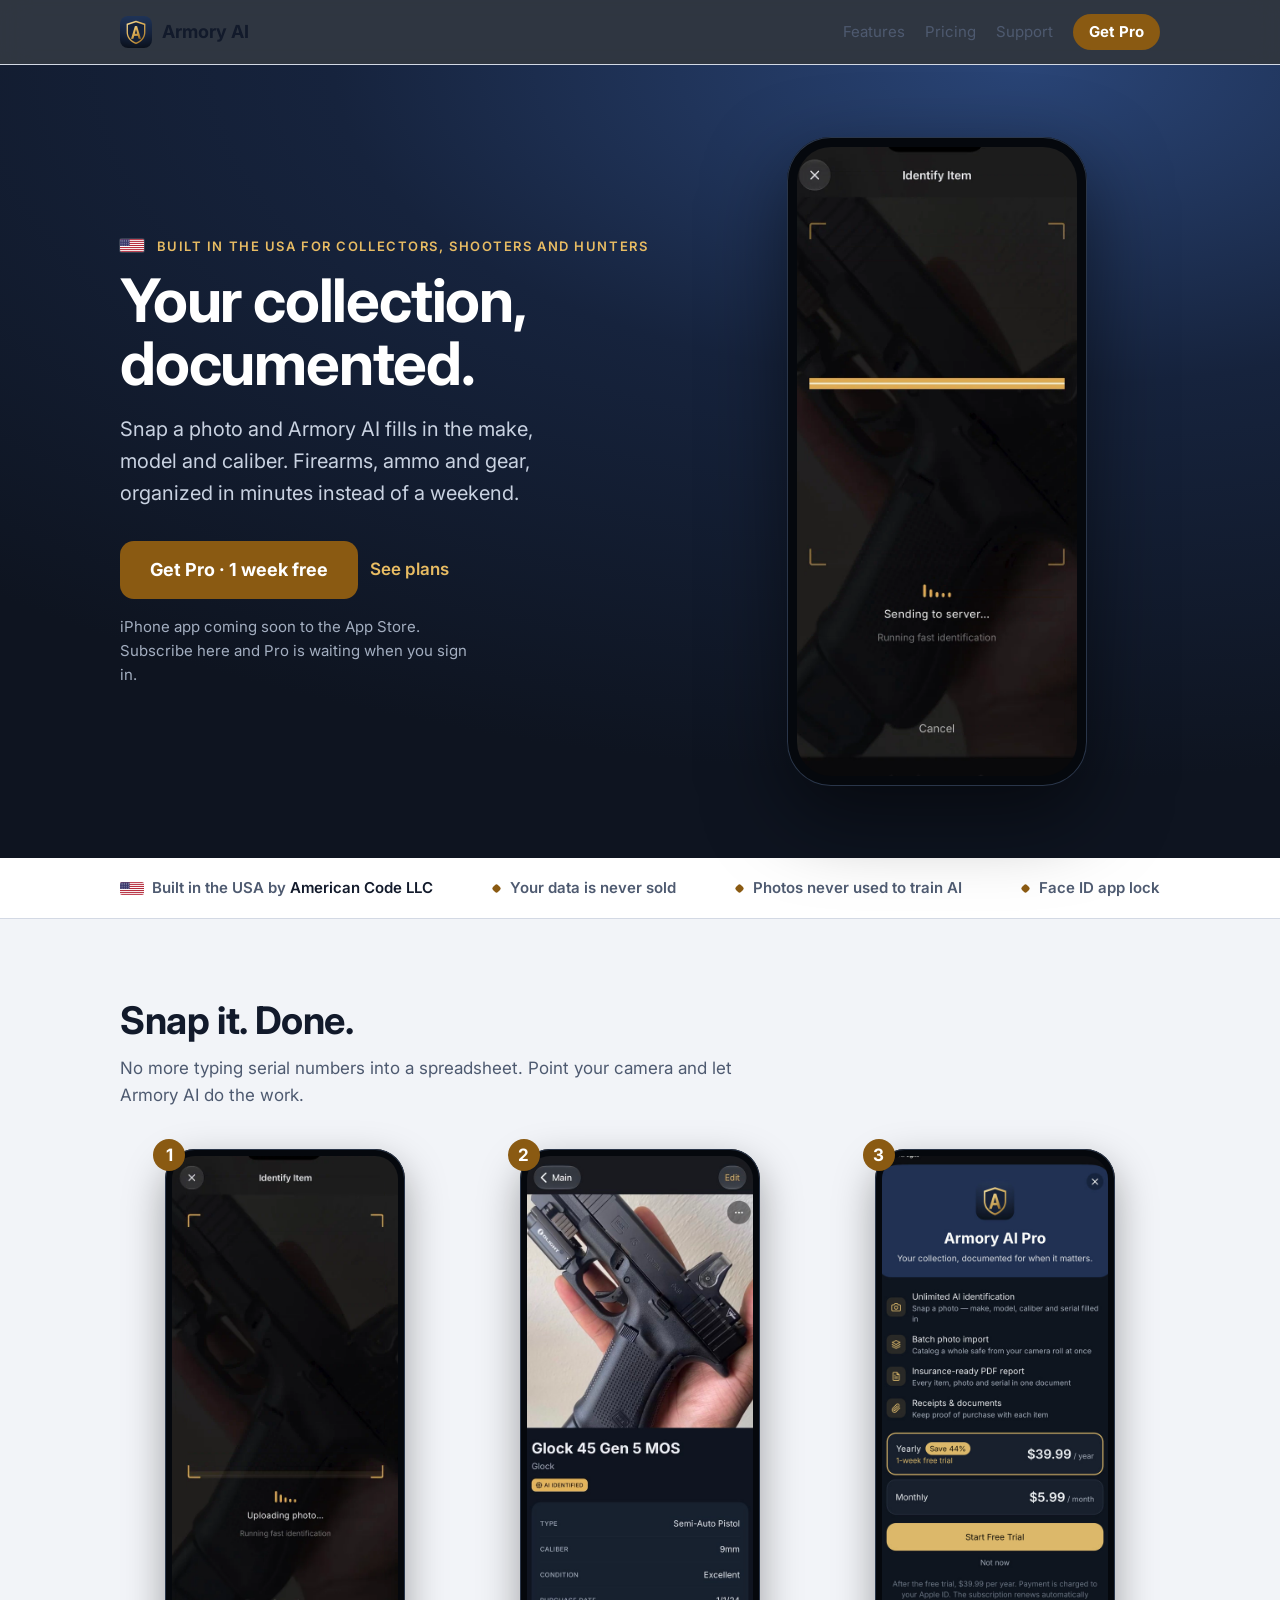
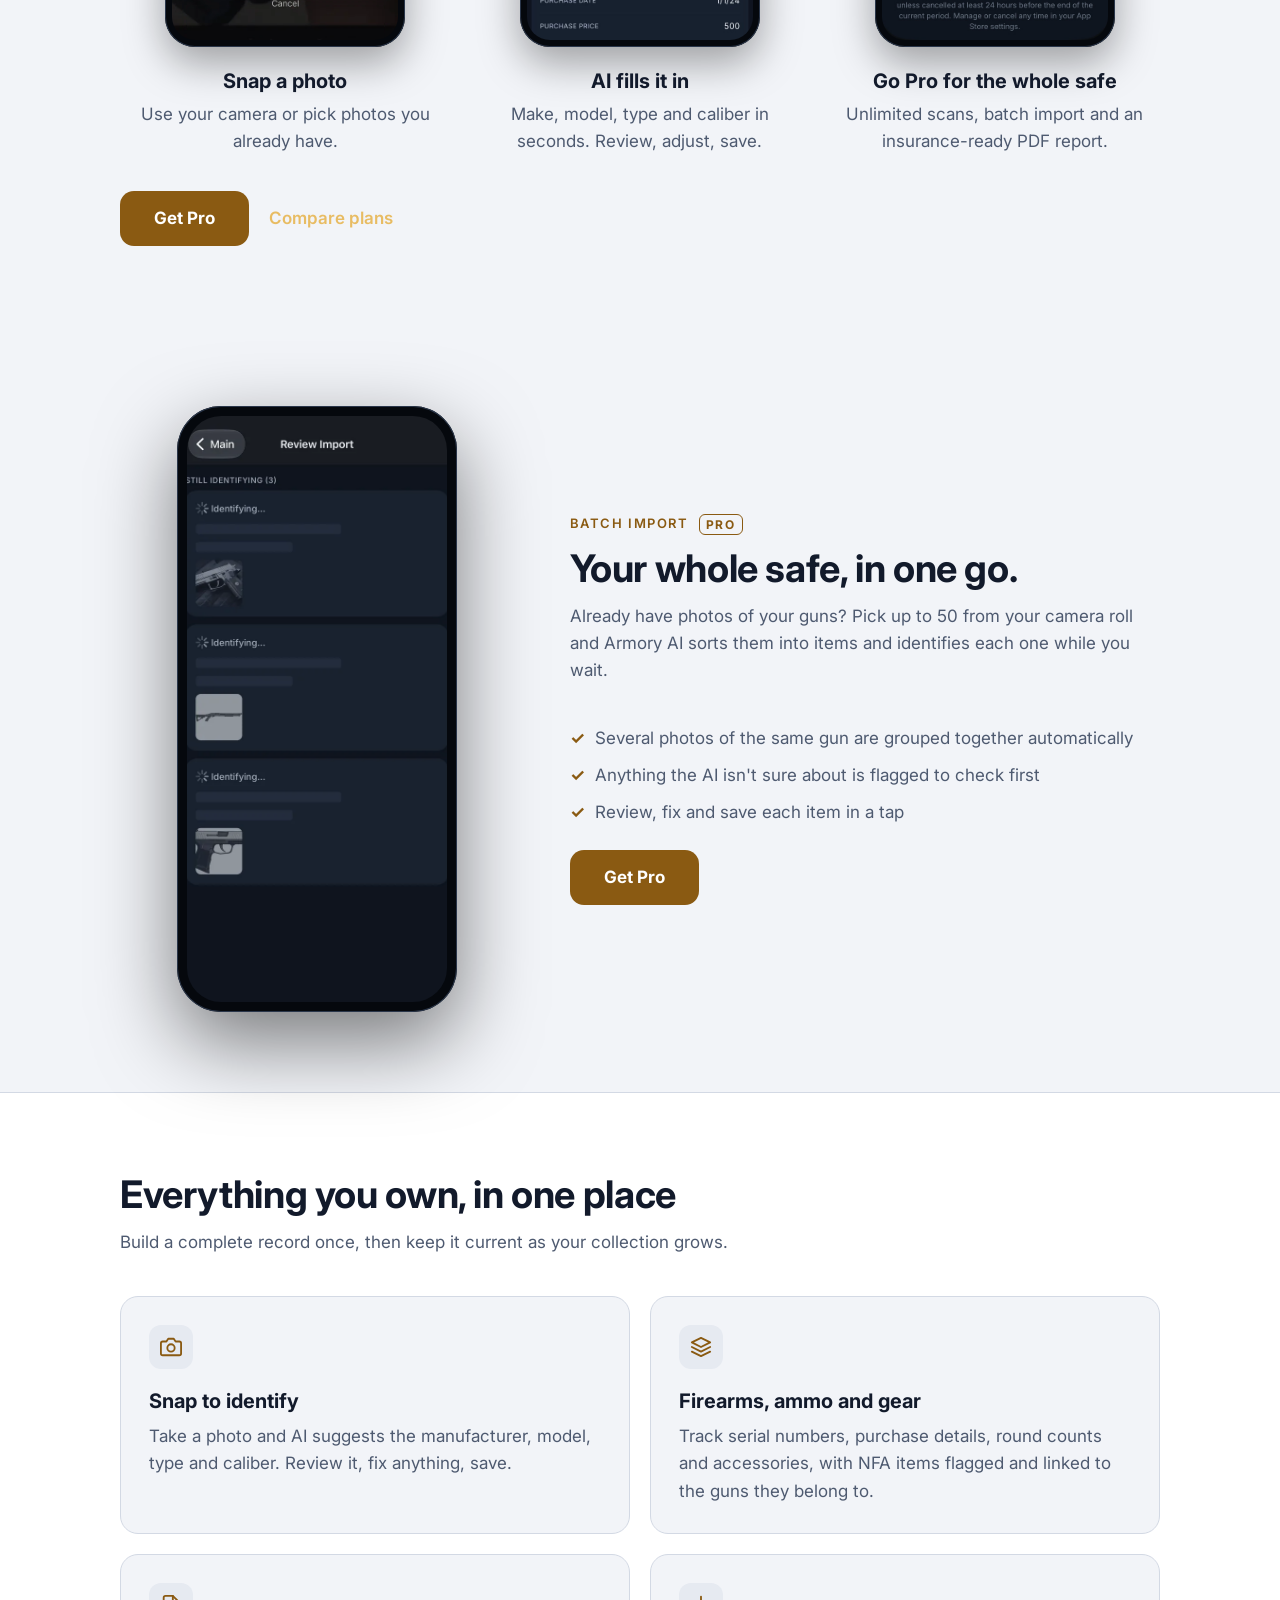
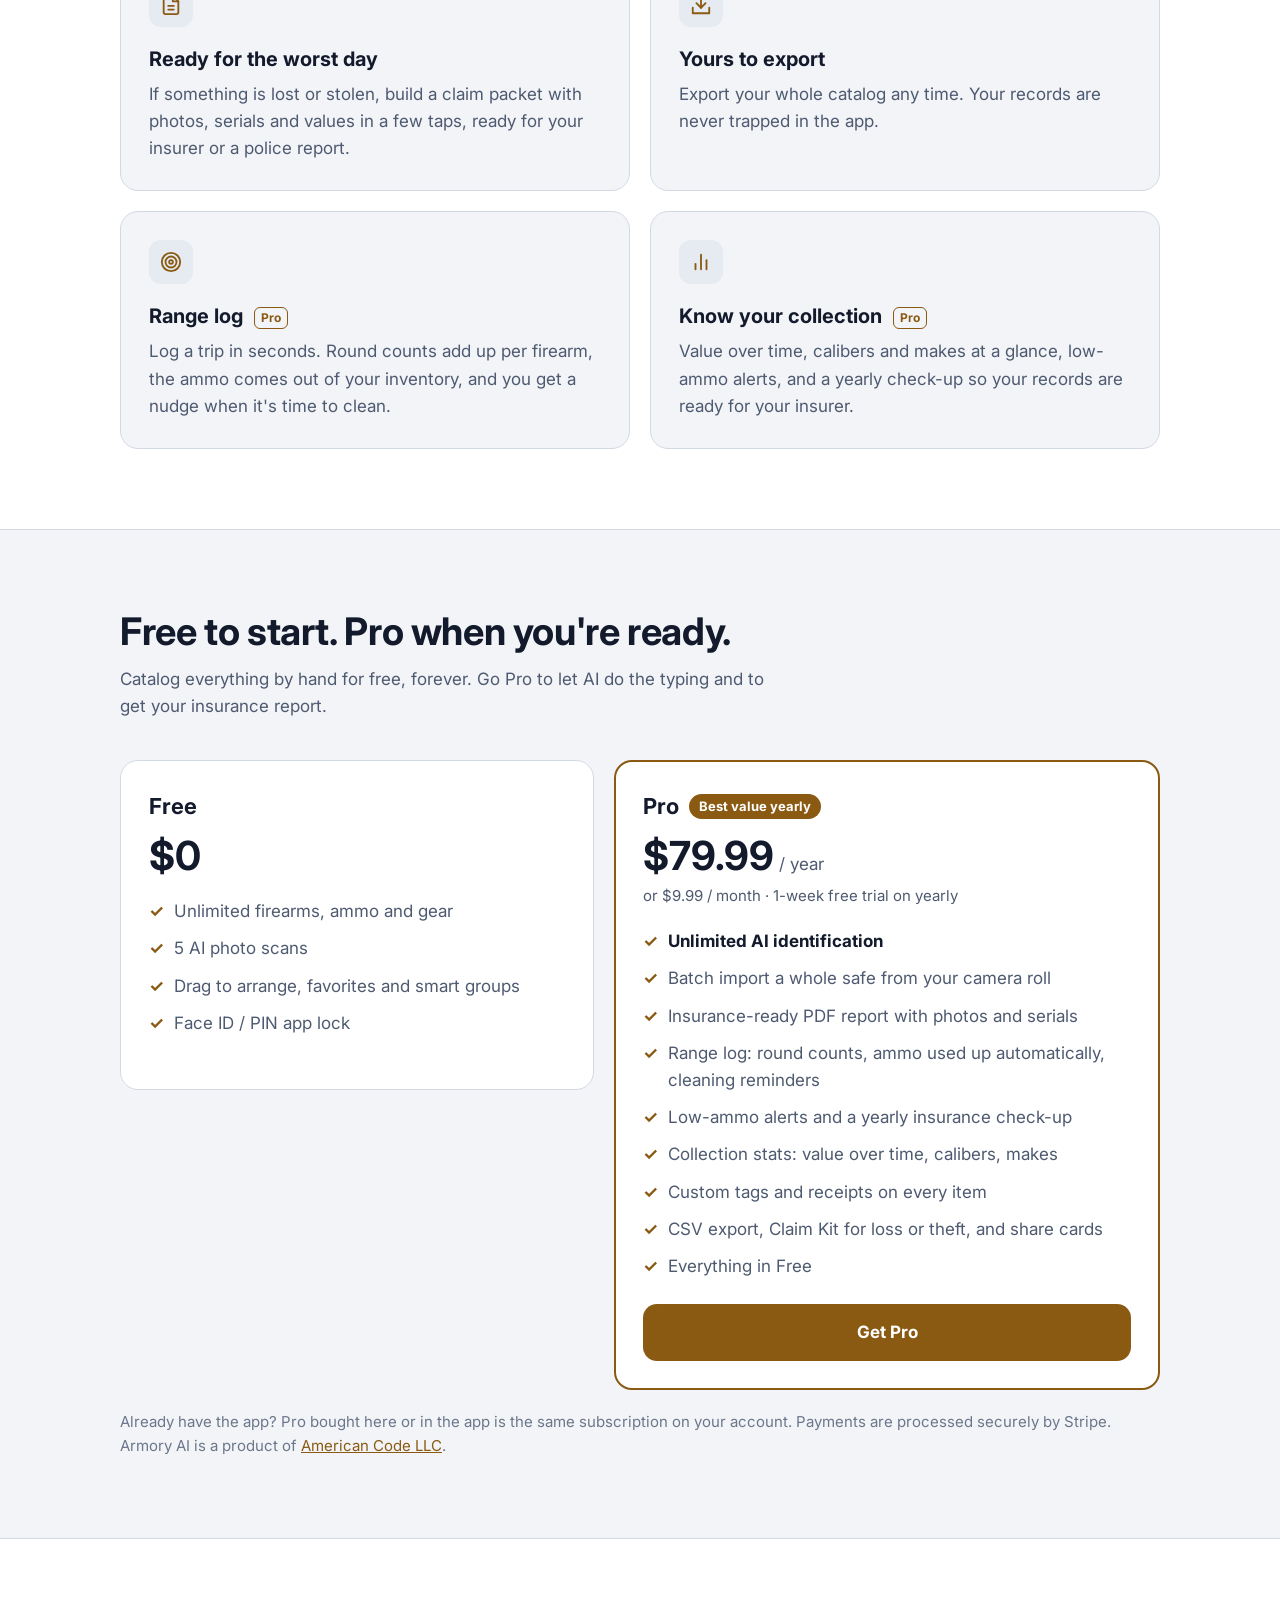
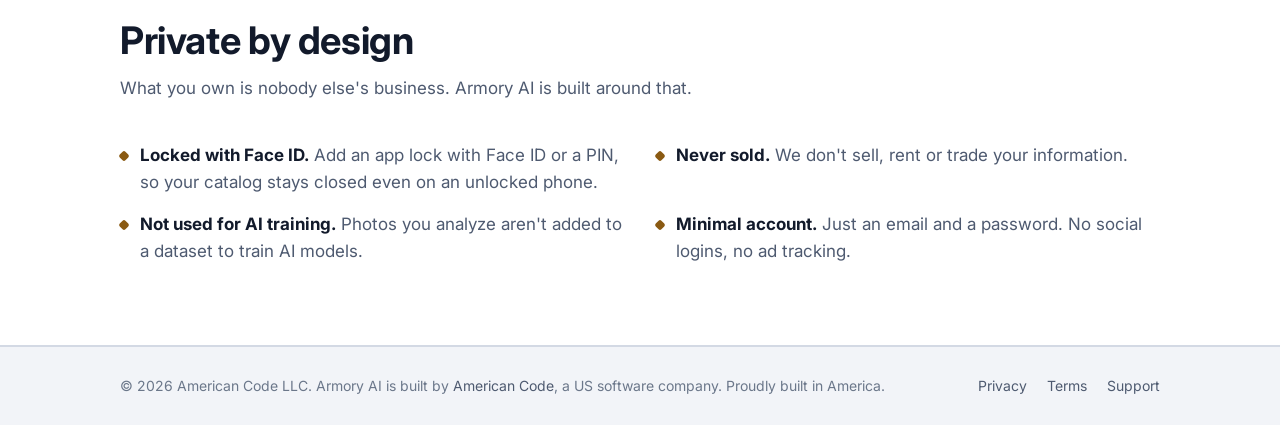
==== index.html @ 8bad7f36 "feat: exporting and sharing are Pro Free users can catalog and view, but getting anything out needs " ====
<!doctype html>
<html lang="en">
<head>
  <meta charset="utf-8">
  <meta name="viewport" content="width=device-width, initial-scale=1">
  <title>Armory AI · Your collection, documented.</title>
  <meta name="description" content="Catalog firearms, ammo and accessories in seconds. Snap a photo and AI fills in make, model and caliber. Private, locked with Face ID, ready when you need it.">
  <meta property="og:title" content="Armory AI · Your collection, documented.">
  <meta property="og:description" content="Snap a photo and AI fills in make, model and caliber. Firearms, ammo, accessories and NFA items in one private catalog.">
  <meta property="og:image" content="https://armoryai.app/assets/icon.png">
  <meta property="og:url" content="https://armoryai.app/">
  <meta name="theme-color" content="#0e1420">
  <link rel="icon" href="/assets/favicon.png">
  <link rel="apple-touch-icon" href="/assets/apple-touch-icon.png">
  <link rel="preconnect" href="https://fonts.googleapis.com">
  <link rel="preconnect" href="https://fonts.gstatic.com" crossorigin>
  <link href="https://fonts.googleapis.com/css2?family=Inter:wght@400;600;700&display=swap" rel="stylesheet">
  <link rel="stylesheet" href="/styles.css">
</head>
<body>
  <header class="site-header">
    <div class="wrap">
      <a class="brand" href="/"><img src="/assets/icon.png" alt="">Armory AI</a>
      <nav class="nav" aria-label="Main">
        <a href="#features">Features</a>
        <a class="nav-keep" href="#pricing">Pricing</a>
        <a href="/support/">Support</a>
        <a class="nav-cta" href="/pro/">Get Pro</a>
      </nav>
    </div>
  </header>

  <main>
    <section class="hero">
      <div class="wrap">
        <div>
          <p class="eyebrow"><svg class="flag" viewBox="0 0 38 20" width="24" height="13" aria-hidden="true"><rect width="38" height="20" fill="#fff"/><rect y="0.00" width="38" height="1.54" fill="#B22234"/><rect y="3.08" width="38" height="1.54" fill="#B22234"/><rect y="6.16" width="38" height="1.54" fill="#B22234"/><rect y="9.24" width="38" height="1.54" fill="#B22234"/><rect y="12.32" width="38" height="1.54" fill="#B22234"/><rect y="15.40" width="38" height="1.54" fill="#B22234"/><rect y="18.48" width="38" height="1.54" fill="#B22234"/><rect width="15.2" height="10.77" fill="#3C3B6E"/><circle cx="1.6" cy="1.6" r="0.55" fill="#fff"/><circle cx="4.5" cy="1.6" r="0.55" fill="#fff"/><circle cx="7.4" cy="1.6" r="0.55" fill="#fff"/><circle cx="10.3" cy="1.6" r="0.55" fill="#fff"/><circle cx="13.2" cy="1.6" r="0.55" fill="#fff"/><circle cx="1.6" cy="4.2" r="0.55" fill="#fff"/><circle cx="4.5" cy="4.2" r="0.55" fill="#fff"/><circle cx="7.4" cy="4.2" r="0.55" fill="#fff"/><circle cx="10.3" cy="4.2" r="0.55" fill="#fff"/><circle cx="13.2" cy="4.2" r="0.55" fill="#fff"/><circle cx="1.6" cy="6.8" r="0.55" fill="#fff"/><circle cx="4.5" cy="6.8" r="0.55" fill="#fff"/><circle cx="7.4" cy="6.8" r="0.55" fill="#fff"/><circle cx="10.3" cy="6.8" r="0.55" fill="#fff"/><circle cx="13.2" cy="6.8" r="0.55" fill="#fff"/><circle cx="1.6" cy="9.4" r="0.55" fill="#fff"/><circle cx="4.5" cy="9.4" r="0.55" fill="#fff"/><circle cx="7.4" cy="9.4" r="0.55" fill="#fff"/><circle cx="10.3" cy="9.4" r="0.55" fill="#fff"/><circle cx="13.2" cy="9.4" r="0.55" fill="#fff"/></svg> Built in the USA for collectors, shooters and hunters</p>
          <h1>Your collection, documented.</h1>
          <p class="lede">Snap a photo and Armory AI fills in the make, model and caliber. Firearms, ammo and gear, organized in minutes instead of a weekend.</p>
          <div class="cta">
            <a class="button button-inline button-hero" href="/pro/">Get Pro · 1 week free</a>
            <a class="link-cta" href="#pricing">See plans</a>
          </div>
          <p class="hero-note">iPhone app coming soon to the App Store. Subscribe here and Pro is waiting when you sign in.</p>
        </div>
        <div class="phone"><img src="/assets/demo-identify.webp" width="680" height="1410" alt="Armory AI scanning a photo of a pistol and identifying it as a Glock 45 Gen 5 MOS, 9mm"></div>
      </div>
    </section>



    <section class="trust" aria-label="Why Armory AI">
      <div class="wrap">
        <span><svg class="flag" viewBox="0 0 38 20" width="24" height="13" aria-hidden="true"><rect width="38" height="20" fill="#fff"/><rect y="0.00" width="38" height="1.54" fill="#B22234"/><rect y="3.08" width="38" height="1.54" fill="#B22234"/><rect y="6.16" width="38" height="1.54" fill="#B22234"/><rect y="9.24" width="38" height="1.54" fill="#B22234"/><rect y="12.32" width="38" height="1.54" fill="#B22234"/><rect y="15.40" width="38" height="1.54" fill="#B22234"/><rect y="18.48" width="38" height="1.54" fill="#B22234"/><rect width="15.2" height="10.77" fill="#3C3B6E"/><circle cx="1.6" cy="1.6" r="0.55" fill="#fff"/><circle cx="4.5" cy="1.6" r="0.55" fill="#fff"/><circle cx="7.4" cy="1.6" r="0.55" fill="#fff"/><circle cx="10.3" cy="1.6" r="0.55" fill="#fff"/><circle cx="13.2" cy="1.6" r="0.55" fill="#fff"/><circle cx="1.6" cy="4.2" r="0.55" fill="#fff"/><circle cx="4.5" cy="4.2" r="0.55" fill="#fff"/><circle cx="7.4" cy="4.2" r="0.55" fill="#fff"/><circle cx="10.3" cy="4.2" r="0.55" fill="#fff"/><circle cx="13.2" cy="4.2" r="0.55" fill="#fff"/><circle cx="1.6" cy="6.8" r="0.55" fill="#fff"/><circle cx="4.5" cy="6.8" r="0.55" fill="#fff"/><circle cx="7.4" cy="6.8" r="0.55" fill="#fff"/><circle cx="10.3" cy="6.8" r="0.55" fill="#fff"/><circle cx="13.2" cy="6.8" r="0.55" fill="#fff"/><circle cx="1.6" cy="9.4" r="0.55" fill="#fff"/><circle cx="4.5" cy="9.4" r="0.55" fill="#fff"/><circle cx="7.4" cy="9.4" r="0.55" fill="#fff"/><circle cx="10.3" cy="9.4" r="0.55" fill="#fff"/><circle cx="13.2" cy="9.4" r="0.55" fill="#fff"/></svg> Built in the USA by <a href="https://american-code.com" rel="noopener">American Code LLC</a></span>
        <span>Your data is never sold</span>
        <span>Photos never used to train AI</span>
        <span>Face ID app lock</span>
      </div>
    </section>

    <section class="section" id="how">
      <div class="wrap">
        <h2>Snap it. Done.</h2>
        <p class="sub">No more typing serial numbers into a spreadsheet. Point your camera and let Armory AI do the work.</p>
        <ol class="steps">
          <li class="step-card">
            <img src="/assets/step-scan.webp" alt="The camera scanning a pistol" width="520" height="1078" loading="lazy">
            <span class="step-n">1</span>
            <h3>Snap a photo</h3>
            <p>Use your camera or pick photos you already have.</p>
          </li>
          <li class="step-card">
            <img src="/assets/step-result.jpg" alt="Glock 45 Gen 5 MOS identified: semi-auto pistol, 9mm, condition excellent" width="560" height="1162" loading="lazy">
            <span class="step-n">2</span>
            <h3>AI fills it in</h3>
            <p>Make, model, type and caliber in seconds. Review, adjust, save.</p>
          </li>
          <li class="step-card">
            <img src="/assets/step-pro.jpg" alt="The Armory AI Pro plans" width="560" height="1162" loading="lazy">
            <span class="step-n">3</span>
            <h3>Go Pro for the whole safe</h3>
            <p>Unlimited scans, batch import and an insurance-ready PDF report.</p>
          </li>
        </ol>
        <p class="steps-cta"><a class="button button-inline" href="/pro/">Get Pro</a> <a class="link-cta" href="#pricing">Compare plans</a></p>
      </div>
    </section>

    <section class="section" id="import">
      <div class="wrap split">
        <div class="phone phone-sm"><img src="/assets/batch-import.webp" width="600" height="1240" loading="lazy" alt="Batch import identifying three photos, then showing a Sig Sauer P229 Legion, a Remington 870 Express Tactical and a Sig Sauer P365 ready to review"></div>
        <div>
          <p class="eyebrow-dark">Batch import <span class="pro-tag">Pro</span></p>
          <h2>Your whole safe, in one go.</h2>
          <p class="sub">Already have photos of your guns? Pick up to 50 from your camera roll and Armory AI sorts them into items and identifies each one while you wait.</p>
          <ul class="tier-list">
            <li>Several photos of the same gun are grouped together automatically</li>
            <li>Anything the AI isn't sure about is flagged to check first</li>
            <li>Review, fix and save each item in a tap</li>
          </ul>
          <a class="button button-inline" href="/pro/">Get Pro</a>
        </div>
      </div>
    </section>

    <section class="section band-soft" id="features">
      <div class="wrap">
        <h2>Everything you own, in one place</h2>
        <p class="sub">Build a complete record once, then keep it current as your collection grows.</p>
        <div class="grid">
          <article class="card">
            <div class="icon" aria-hidden="true"><svg width="22" height="22" viewBox="0 0 24 24" fill="none" stroke="currentColor" stroke-width="2" stroke-linecap="round" stroke-linejoin="round"><path d="M23 19a2 2 0 0 1-2 2H3a2 2 0 0 1-2-2V8a2 2 0 0 1 2-2h4l2-3h6l2 3h4a2 2 0 0 1 2 2z"/><circle cx="12" cy="13" r="4"/></svg></div>
            <h3>Snap to identify</h3>
            <p>Take a photo and AI suggests the manufacturer, model, type and caliber. Review it, fix anything, save.</p>
          </article>
          <article class="card">
            <div class="icon" aria-hidden="true"><svg width="22" height="22" viewBox="0 0 24 24" fill="none" stroke="currentColor" stroke-width="2" stroke-linecap="round" stroke-linejoin="round"><polygon points="12 2 2 7 12 12 22 7 12 2"/><polyline points="2 17 12 22 22 17"/><polyline points="2 12 12 17 22 12"/></svg></div>
            <h3>Firearms, ammo and gear</h3>
            <p>Track serial numbers, purchase details, round counts and accessories, with NFA items flagged and linked to the guns they belong to.</p>
          </article>
          <article class="card">
            <div class="icon" aria-hidden="true"><svg width="22" height="22" viewBox="0 0 24 24" fill="none" stroke="currentColor" stroke-width="2" stroke-linecap="round" stroke-linejoin="round"><path d="M14 2H6a2 2 0 0 0-2 2v16a2 2 0 0 0 2 2h12a2 2 0 0 0 2-2V8z"/><polyline points="14 2 14 8 20 8"/><line x1="9" y1="13" x2="15" y2="13"/><line x1="9" y1="17" x2="15" y2="17"/></svg></div>
            <h3>Ready for the worst day</h3>
            <p>If something is lost or stolen, build a claim packet with photos, serials and values in a few taps, ready for your insurer or a police report.</p>
          </article>
          <article class="card">
            <div class="icon" aria-hidden="true"><svg width="22" height="22" viewBox="0 0 24 24" fill="none" stroke="currentColor" stroke-width="2" stroke-linecap="round" stroke-linejoin="round"><polyline points="21 15 21 21 3 21 3 15"/><polyline points="7 10 12 15 17 10"/><line x1="12" y1="15" x2="12" y2="3"/></svg></div>
            <h3>Yours to export</h3>
            <p>Export your whole catalog any time. Your records are never trapped in the app.</p>
          </article>
          <article class="card">
            <div class="icon" aria-hidden="true"><svg width="22" height="22" viewBox="0 0 24 24" fill="none" stroke="currentColor" stroke-width="2" stroke-linecap="round" stroke-linejoin="round"><circle cx="12" cy="12" r="10"/><circle cx="12" cy="12" r="6"/><circle cx="12" cy="12" r="2"/></svg></div>
            <h3>Range log <span class="pro-tag">Pro</span></h3>
            <p>Log a trip in seconds. Round counts add up per firearm, the ammo comes out of your inventory, and you get a nudge when it's time to clean.</p>
          </article>
          <article class="card">
            <div class="icon" aria-hidden="true"><svg width="22" height="22" viewBox="0 0 24 24" fill="none" stroke="currentColor" stroke-width="2" stroke-linecap="round" stroke-linejoin="round"><line x1="18" y1="20" x2="18" y2="10"/><line x1="12" y1="20" x2="12" y2="4"/><line x1="6" y1="20" x2="6" y2="14"/></svg></div>
            <h3>Know your collection <span class="pro-tag">Pro</span></h3>
            <p>Value over time, calibers and makes at a glance, low-ammo alerts, and a yearly check-up so your records are ready for your insurer.</p>
          </article>
        </div>
      </div>
    </section>


    <section class="section" id="pricing">
      <div class="wrap">
        <h2>Free to start. Pro when you're ready.</h2>
        <p class="sub">Catalog everything by hand for free, forever. Go Pro to let AI do the typing and to get your insurance report.</p>
        <div class="tiers">
          <article class="tier">
            <h3>Free</h3>
            <p class="tier-price">$0</p>
            <ul class="tier-list">
              <li>Unlimited firearms, ammo and gear</li>
              <li>5 AI photo scans</li>
              <li>Drag to arrange, favorites and smart groups</li>
              <li>Face ID / PIN app lock</li>
            </ul>
          </article>
          <article class="tier tier-pro">
            <div class="tier-head"><h3>Pro</h3><span class="pill">Best value yearly</span></div>
            <p class="tier-price">$79.99<small> / year</small></p>
            <p class="tier-alt">or $9.99 / month · 1-week free trial on yearly</p>
            <ul class="tier-list">
              <li><strong>Unlimited AI identification</strong></li>
              <li>Batch import a whole safe from your camera roll</li>
              <li>Insurance-ready PDF report with photos and serials</li>
              <li>Range log: round counts, ammo used up automatically, cleaning reminders</li>
              <li>Low-ammo alerts and a yearly insurance check-up</li>
              <li>Collection stats: value over time, calibers, makes</li>
              <li>Custom tags and receipts on every item</li>
              <li>CSV export, Claim Kit for loss or theft, and share cards</li>
              <li>Everything in Free</li>
            </ul>
            <a class="button" href="/pro/">Get Pro</a>
          </article>
        </div>
        <p class="tier-fine">Already have the app? Pro bought here or in the app is the same subscription on your account. Payments are processed securely by Stripe. Armory AI is a product of <a href="https://american-code.com" rel="noopener">American Code LLC</a>.</p>
      </div>
    </section>

    <section class="section band" id="privacy">
      <div class="wrap">
        <h2>Private by design</h2>
        <p class="sub">What you own is nobody else's business. Armory AI is built around that.</p>
        <ul class="checks">
          <li><span><strong>Locked with Face ID.</strong> Add an app lock with Face ID or a PIN, so your catalog stays closed even on an unlocked phone.</span></li>
          <li><span><strong>Never sold.</strong> We don't sell, rent or trade your information.</span></li>
          <li><span><strong>Not used for AI training.</strong> Photos you analyze aren't added to a dataset to train AI models.</span></li>
          <li><span><strong>Minimal account.</strong> Just an email and a password. No social logins, no ad tracking.</span></li>
        </ul>
      </div>
    </section>
  </main>

  <footer class="site-footer">
    <div class="wrap">
      <span>© 2026 American Code LLC. Armory AI is built by <a href="https://american-code.com" rel="noopener">American Code</a>, a US software company. Proudly built in America.</span>
      <nav aria-label="Footer">
        <a href="/privacy/">Privacy</a>
        <a href="/terms/">Terms</a>
        <a href="/support/">Support</a>
      </nav>
    </div>
  </footer>
</body>
</html>
---- styles.css ----
/* Armory AI site — "Midnight & Brass", matching client/constants/theme.ts. */
:root {
  --bg: #0e1420;
  --surface: #17202f;
  --surface-2: #212c3e;
  --border: #2a364a;
  --text: #eef1f6;
  --text-2: #a3aec0;
  --text-3: #6b778a;
  --brass: #e4b65e;
  --on-brass: #161006;
  --hero: #1d3157;
  --danger: #ff7a70;
  --max: 1080px;
  color-scheme: dark;
}
@media (prefers-color-scheme: light) {
  :root {
    --bg: #f2f4f8;
    --surface: #ffffff;
    --surface-2: #e6eaf1;
    --border: #d3d9e4;
    --text: #121a2b;
    --text-2: #4e5a70;
    --text-3: #6b778a;
    --brass: #8a5a12;
    --on-brass: #ffffff;
    --hero: #16233d;
    --danger: #b42318;
    color-scheme: light;
  }
}

* { box-sizing: border-box; }
[hidden] { display: none !important; }
html { -webkit-text-size-adjust: 100%; }
body {
  margin: 0;
  background: var(--bg);
  color: var(--text);
  font-family: Inter, system-ui, -apple-system, "Segoe UI", Roboto, sans-serif;
  font-size: 17px;
  line-height: 1.6;
}
a { color: var(--brass); }
img { max-width: 100%; display: block; }
.wrap { max-width: var(--max); margin: 0 auto; padding: 0 20px; }

/* Header */
.site-header { border-bottom: 1px solid var(--border); position: sticky; top: 0; z-index: 10; background: rgba(14, 20, 32, 0.85); -webkit-backdrop-filter: saturate(160%) blur(14px); backdrop-filter: saturate(160%) blur(14px); }
.site-header .wrap { display: flex; align-items: center; justify-content: space-between; gap: 16px; height: 64px; }
.brand { display: flex; align-items: center; gap: 10px; color: var(--text); text-decoration: none; font-weight: 700; font-size: 18px; white-space: nowrap; flex: none; }
.brand img { width: 32px; height: 32px; border-radius: 8px; }
.nav { display: flex; align-items: center; gap: 20px; font-size: 15px; white-space: nowrap; }
.nav a { color: var(--text-2); text-decoration: none; }
.nav a:hover, .nav a[aria-current="page"] { color: var(--text); }

/* Hero (always navy, like the app's summary card) */
.hero { background: radial-gradient(120% 90% at 80% 0%, #2a4577 0%, var(--hero) 45%, #0e1420 100%); color: #fff; }
.hero .wrap { display: grid; grid-template-columns: 1.1fr 0.9fr; gap: 48px; align-items: center; padding-top: 72px; padding-bottom: 72px; }
.eyebrow { color: #e8bc63; font-size: 13px; font-weight: 600; letter-spacing: 0.12em; text-transform: uppercase; margin: 0 0 12px; }
.hero h1 { font-size: clamp(40px, 6vw, 60px); line-height: 1.05; margin: 0 0 18px; letter-spacing: -0.02em; }
.hero .lede { font-size: 20px; color: #c9d2e1; margin: 0 0 32px; max-width: 34ch; }
.cta { display: flex; flex-wrap: wrap; gap: 12px; align-items: center; }
.badge-soon {
  display: inline-flex; align-items: center; gap: 10px;
  background: #e4b65e; color: #161006; font-weight: 600;
  padding: 12px 22px; border-radius: 999px; text-decoration: none;
}
.cta .note { color: #a3aec0; font-size: 15px; }
.phone {
  justify-self: center; width: min(300px, 80vw); aspect-ratio: 390 / 844;
  border-radius: 44px; padding: 10px; background: #05080d;
  box-shadow: 0 30px 80px rgba(0, 0, 0, 0.5), inset 0 0 0 1px #2a364a;
}
.phone img, .phone video { width: 100%; height: 100%; object-fit: cover; object-position: top; border-radius: 34px; display: block; }

/* Features */
.section { padding: 80px 0; }
.section h2 { font-size: clamp(28px, 4vw, 38px); line-height: 1.15; margin: 0 0 12px; letter-spacing: -0.01em; }
.section .sub { color: var(--text-2); margin: 0 0 40px; max-width: 60ch; }
.grid { display: grid; grid-template-columns: repeat(2, 1fr); gap: 20px; }
.card { background: var(--surface); border: 1px solid var(--border); border-radius: 18px; padding: 28px; }
.card .icon {
  width: 44px; height: 44px; border-radius: 12px; background: var(--surface-2);
  display: grid; place-items: center; margin-bottom: 16px; color: var(--brass);
}
.card h3 { margin: 0 0 6px; font-size: 20px; }
.card p { margin: 0; color: var(--text-2); }

.band { background: var(--surface); border-top: 1px solid var(--border); border-bottom: 1px solid var(--border); }
.checks { list-style: none; padding: 0; margin: 0; display: grid; grid-template-columns: repeat(2, 1fr); gap: 14px 32px; }
.checks li { display: flex; gap: 12px; color: var(--text-2); }
.checks li::before { content: ""; flex: none; width: 8px; height: 8px; margin-top: 10px; border-radius: 2px; background: var(--brass); transform: rotate(45deg); }
.checks strong { color: var(--text); }

/* Prose pages (privacy, terms, support) */
.prose { max-width: 760px; padding-top: 56px; padding-bottom: 80px; }
.prose h1 { font-size: clamp(32px, 5vw, 44px); line-height: 1.1; margin: 0 0 8px; }
.prose .effective { color: var(--text-3); font-size: 15px; margin: 0 0 32px; }
.prose h2 { font-size: 21px; margin: 40px 0 10px; }
.prose p, .prose li { color: var(--text-2); }
.prose ul { padding-left: 20px; }
.contact-card { background: var(--surface); border: 1px solid var(--border); border-radius: 18px; padding: 24px 28px; margin: 24px 0 8px; }
.contact-card a { font-size: 20px; font-weight: 600; }

/* Pro checkout (website/pro/) */
.hero-compact .wrap { grid-template-columns: 1fr; padding-top: 56px; padding-bottom: 56px; }
.hero-compact h1 { font-size: clamp(32px, 5vw, 48px); max-width: 20ch; }
.checkout { max-width: 640px; }
.hero-compact + .section { padding-top: 48px; }
.step { border: 0; padding: 0; margin: 0 0 36px; min-width: 0; }
.step legend { display: flex; align-items: center; gap: 12px; font-size: 21px; font-weight: 700; margin-bottom: 16px; padding: 0; }
.step-num { width: 28px; height: 28px; border-radius: 50%; background: var(--brass); color: var(--on-brass); display: grid; place-items: center; font-size: 15px; }
.plans { display: grid; gap: 12px; margin-bottom: 20px; }
.plan { display: block; cursor: pointer; }
.plan input { position: absolute; opacity: 0; pointer-events: none; }
.plan-body { display: grid; grid-template-columns: 1fr auto; gap: 2px 16px; align-items: center; background: var(--surface); border: 1px solid var(--border); border-radius: 18px; padding: 18px 22px; }
.plan input:checked + .plan-body { border: 2px solid var(--brass); padding: 17px 21px; }
.plan input:focus-visible + .plan-body { outline: 2px solid var(--brass); outline-offset: 3px; }
.plan-top { display: flex; align-items: center; gap: 10px; }
.plan-price { grid-row: span 2; font-size: 26px; font-weight: 700; }
.plan-price small { font-size: 15px; font-weight: 400; color: var(--text-2); }
.plan-note { color: var(--text-2); font-size: 15px; }
.pill { background: var(--brass); color: var(--on-brass); font-size: 13px; font-weight: 700; border-radius: 999px; padding: 2px 10px; }
.field { display: grid; gap: 6px; margin-bottom: 16px; font-weight: 600; font-size: 15px; }
.field small { font-weight: 400; color: var(--text-3); }
.field input { font: inherit; font-weight: 400; color: var(--text); background: var(--surface); border: 1px solid var(--border); border-radius: 12px; padding: 12px 14px; width: 100%; }
.field input:focus { outline: 2px solid var(--brass); outline-offset: 1px; border-color: transparent; }
.field .hint { color: var(--text-3); font-size: 14px; }
.muted { color: var(--text-2); margin: 0 0 16px; }
.tabs { display: flex; gap: 6px; background: var(--surface); border: 1px solid var(--border); border-radius: 12px; padding: 4px; margin-bottom: 18px; }
.tabs button { flex: 1; font: inherit; font-size: 15px; font-weight: 600; color: var(--text-2); background: none; border: 0; border-radius: 9px; padding: 9px; cursor: pointer; }
.tabs button[aria-selected="true"] { background: var(--surface-2); color: var(--text); }
.check { display: flex; gap: 10px; align-items: flex-start; color: var(--text-2); font-size: 15px; margin-bottom: 8px; }
.check input { margin-top: 5px; accent-color: var(--brass); }
.button { width: 100%; font: inherit; font-weight: 700; color: var(--on-brass); background: var(--brass); border: 0; border-radius: 14px; padding: 15px; cursor: pointer; }
.button:disabled { opacity: 0.55; cursor: default; }
.error { color: var(--danger); margin: 0 0 14px; }
.fine { color: var(--text-3); font-size: 14px; margin: 16px 0 0; }
.notice { background: var(--surface); border: 1px solid var(--border); border-radius: 18px; padding: 18px 22px; margin: 20px 0 0; color: var(--text-2); }
.notice-success { border-color: var(--brass); margin: 0; }
.notice-success h2 { margin: 0 0 8px; color: var(--text); }
.notice-success p { margin: 0; }

/* Pricing (home) */
.link-cta { color: #e8bc63; font-weight: 600; text-decoration: none; }
.link-cta:hover { text-decoration: underline; }
.tiers { display: grid; grid-template-columns: 1fr 1.15fr; gap: 20px; align-items: start; }
.tier { background: var(--surface); border: 1px solid var(--border); border-radius: 18px; padding: 28px; }
.tier-pro { border: 2px solid var(--brass); padding: 27px; }
.tier h3 { margin: 0; font-size: 22px; }
.tier-head { display: flex; align-items: center; gap: 10px; flex-wrap: wrap; }
.tier-price { font-size: 40px; font-weight: 700; margin: 10px 0 0; line-height: 1.1; }
.tier-price small { font-size: 17px; font-weight: 400; color: var(--text-2); }
.tier-alt { color: var(--text-2); margin: 6px 0 0; font-size: 15px; }
.tier-list { list-style: none; padding: 0; margin: 20px 0 24px; display: grid; gap: 10px; }
.tier-list li { display: flex; gap: 10px; color: var(--text-2); }
.tier-list li::before { content: "✓"; color: var(--brass); font-weight: 700; }
.tier-list strong { color: var(--text); }
.tier .button { display: block; text-align: center; text-decoration: none; }
.tier-fine { color: var(--text-3); font-size: 15px; margin: 20px 0 0; }

/* How it works (home) */
.steps { list-style: none; padding: 0; margin: 0; display: grid; grid-template-columns: repeat(3, 1fr); gap: 24px; }
.step-card { position: relative; }
.step-card { text-align: center; }
.step-card img { width: min(240px, 100%); height: auto; aspect-ratio: 600 / 1244; object-fit: cover; object-position: top; margin: 0 auto; border-radius: 30px; padding: 7px; background: #05080d; box-shadow: 0 16px 40px rgba(0, 0, 0, 0.35), inset 0 0 0 1px #2a364a; }
.step-n { position: absolute; top: -10px; left: calc(50% - 132px); width: 32px; height: 32px; border-radius: 50%; background: var(--brass); color: var(--on-brass); display: grid; place-items: center; font-weight: 700; }
.step-card h3 { margin: 18px 0 4px; font-size: 20px; }
.step-card p { margin: 0; color: var(--text-2); }
.steps-cta { display: flex; align-items: center; gap: 20px; margin: 36px 0 0; }
.button-inline { width: auto; display: inline-block; padding: 14px 34px; text-decoration: none; }
.band-soft { background: var(--surface); border-top: 1px solid var(--border); border-bottom: 1px solid var(--border); }
.band-soft .card { background: var(--bg); }

.button-hero { font-size: 18px; padding: 15px 30px; }
.hero-note { color: #a3aec0; font-size: 15px; margin: 16px 0 0; max-width: 40ch; }
.nav-cta { background: var(--brass); color: var(--on-brass) !important; font-weight: 700; padding: 6px 16px; border-radius: 999px; }

/* USA touches */
.flag { display: inline-block; vertical-align: -1px; margin-right: 8px; border-radius: 2px; box-shadow: 0 0 0 1px rgba(255, 255, 255, 0.15); }
.trust { border-bottom: 1px solid var(--border); background: var(--surface); }
.trust .wrap { display: flex; flex-wrap: wrap; justify-content: space-between; gap: 10px 28px; padding-top: 18px; padding-bottom: 18px; font-size: 15px; font-weight: 600; color: var(--text-2); }
.trust span { display: inline-flex; align-items: center; }
.trust span:not(:first-child)::before { content: ""; width: 7px; height: 7px; margin-right: 10px; border-radius: 2px; background: var(--brass); transform: rotate(45deg); }
.trust a { color: var(--text); text-decoration: none; margin-left: 4px; }
.trust a:hover { text-decoration: underline; }

.pro-tag { display: inline-block; vertical-align: middle; font-size: 12px; font-weight: 700; color: var(--brass); border: 1px solid var(--brass); border-radius: 6px; padding: 0 6px; margin-left: 6px; }

/* Batch import (home) */
.split { display: grid; grid-template-columns: 0.8fr 1.2fr; gap: 56px; align-items: center; }
.phone-sm { width: min(280px, 72vw); }
.eyebrow-dark { color: var(--brass); font-size: 13px; font-weight: 600; letter-spacing: 0.12em; text-transform: uppercase; margin: 0 0 12px; }
.split .tier-list { margin-top: 0; }
@media (max-width: 760px) { .split { grid-template-columns: 1fr; gap: 32px; } }

/* Footer */
.site-footer { border-top: 1px solid var(--border); color: var(--text-3); font-size: 14px; }
.site-footer .wrap { display: flex; flex-wrap: wrap; gap: 12px 24px; justify-content: space-between; padding-top: 28px; padding-bottom: 28px; }
.site-footer nav { display: flex; gap: 20px; }
.site-footer a { color: var(--text-2); text-decoration: none; }

@media (max-width: 760px) {
  .hero .wrap { grid-template-columns: 1fr; padding-top: 48px; padding-bottom: 56px; gap: 40px; }
  .grid, .checks, .tiers, .steps { grid-template-columns: 1fr; }
  .trust .wrap { justify-content: flex-start; }
  .section { padding: 56px 0; }
  .nav { gap: 14px; font-size: 14px; }
}

/* Phones: logo and Get Pro in the header (Support is in the footer), and
   full-width calls to action. */
@media (max-width: 560px) {
  body { font-size: 16px; }
  .wrap { padding: 0 16px; }
  .site-header .wrap { height: 56px; }
  .brand { font-size: 17px; }
  .brand img { width: 30px; height: 30px; }
  .nav { gap: 16px; font-size: 15px; }
  .nav a:not(.nav-cta):not(.nav-keep):not([aria-current]) { display: none; }
  .hero .wrap { padding-top: 36px; padding-bottom: 48px; gap: 36px; }
  .eyebrow, .eyebrow-dark { font-size: 12px; letter-spacing: 0.08em; line-height: 1.5; }
  .hero h1 { font-size: 40px; }
  .hero .lede { font-size: 18px; margin-bottom: 26px; }
  .cta { flex-direction: column; align-items: stretch; gap: 14px; }
  .cta .button-inline, .button-hero { display: block; width: 100%; text-align: center; }
  .cta .link-cta { text-align: center; }
  .hero-note { text-align: center; max-width: none; }
  .steps-cta { flex-direction: column; align-items: stretch; gap: 14px; text-align: center; }
  .steps-cta .button-inline { display: block; text-align: center; }
  .card, .tier { padding: 22px; }
  .tier-pro { padding: 21px; }
  .tier-price { font-size: 34px; }
  .trust .wrap { font-size: 14px; gap: 8px 20px; }
  .site-footer .wrap { flex-direction: column; }
  .site-footer nav { flex-wrap: wrap; gap: 10px 20px; }
}
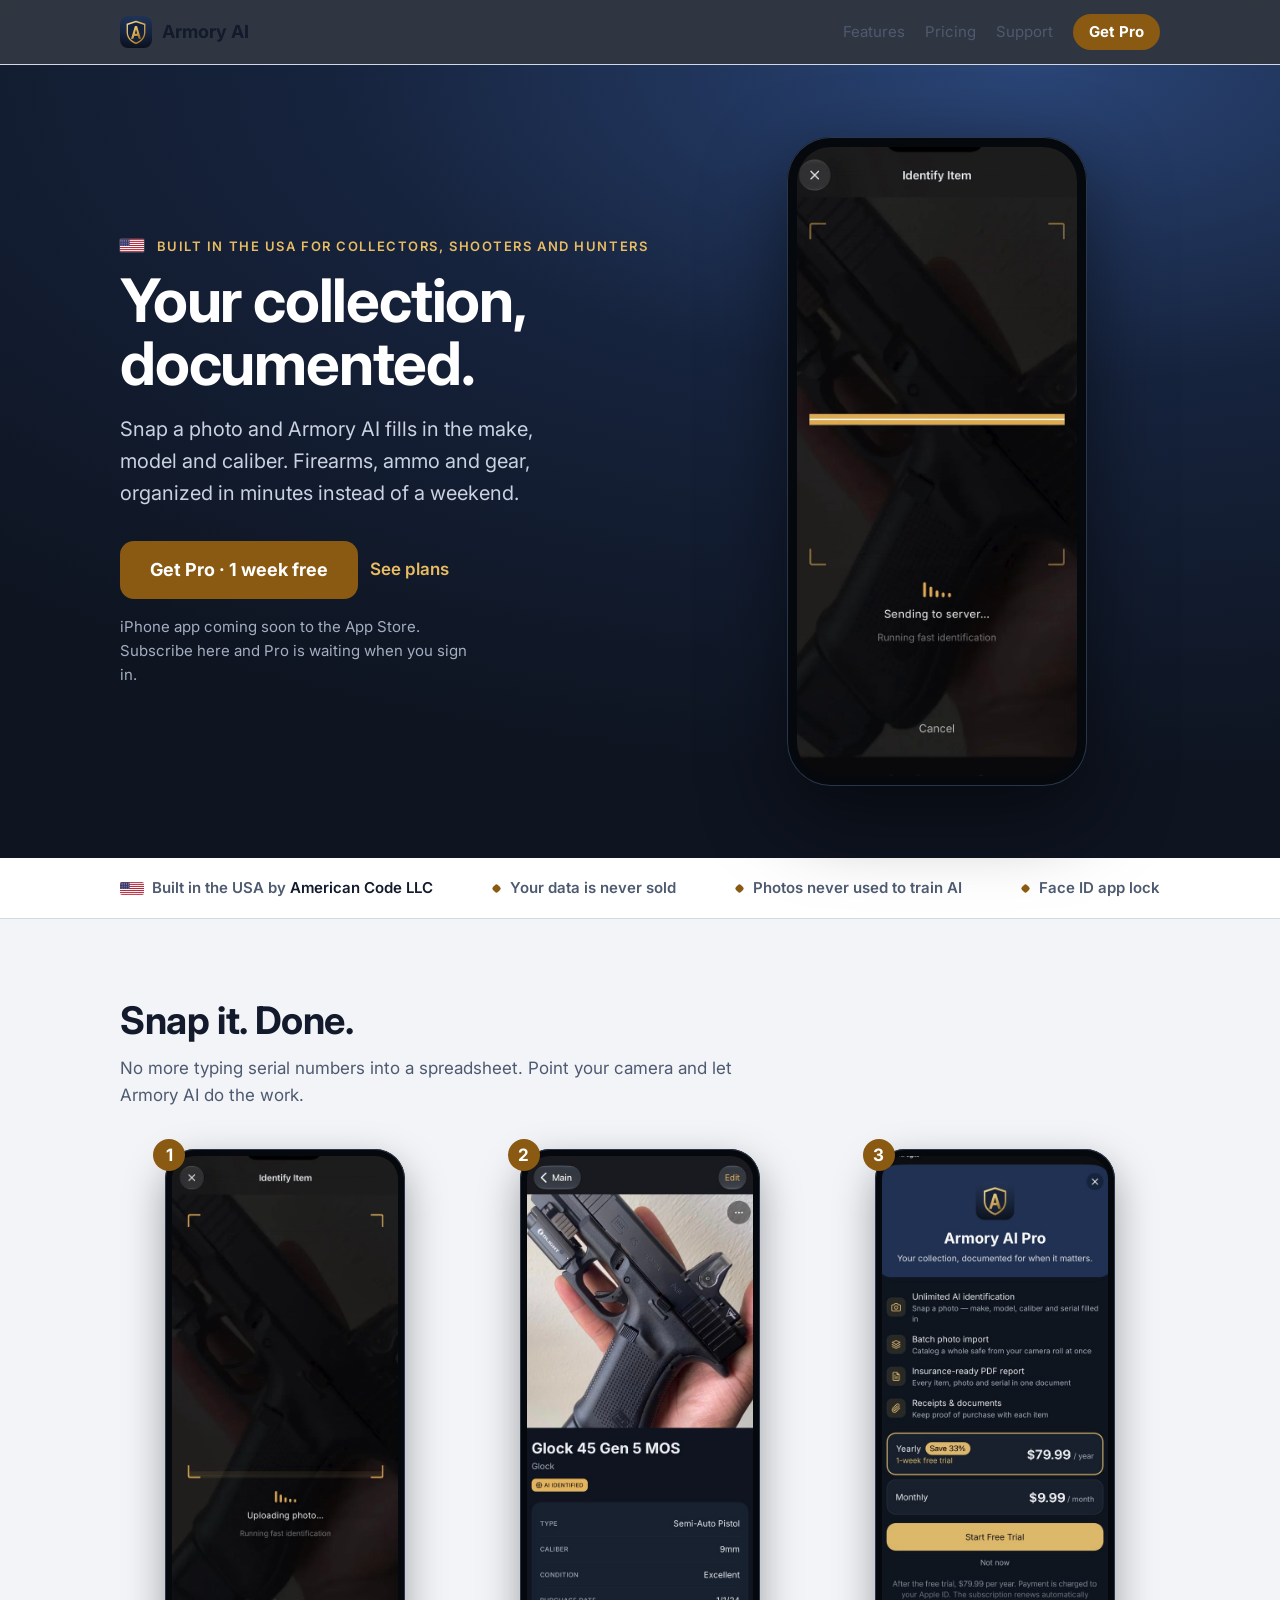
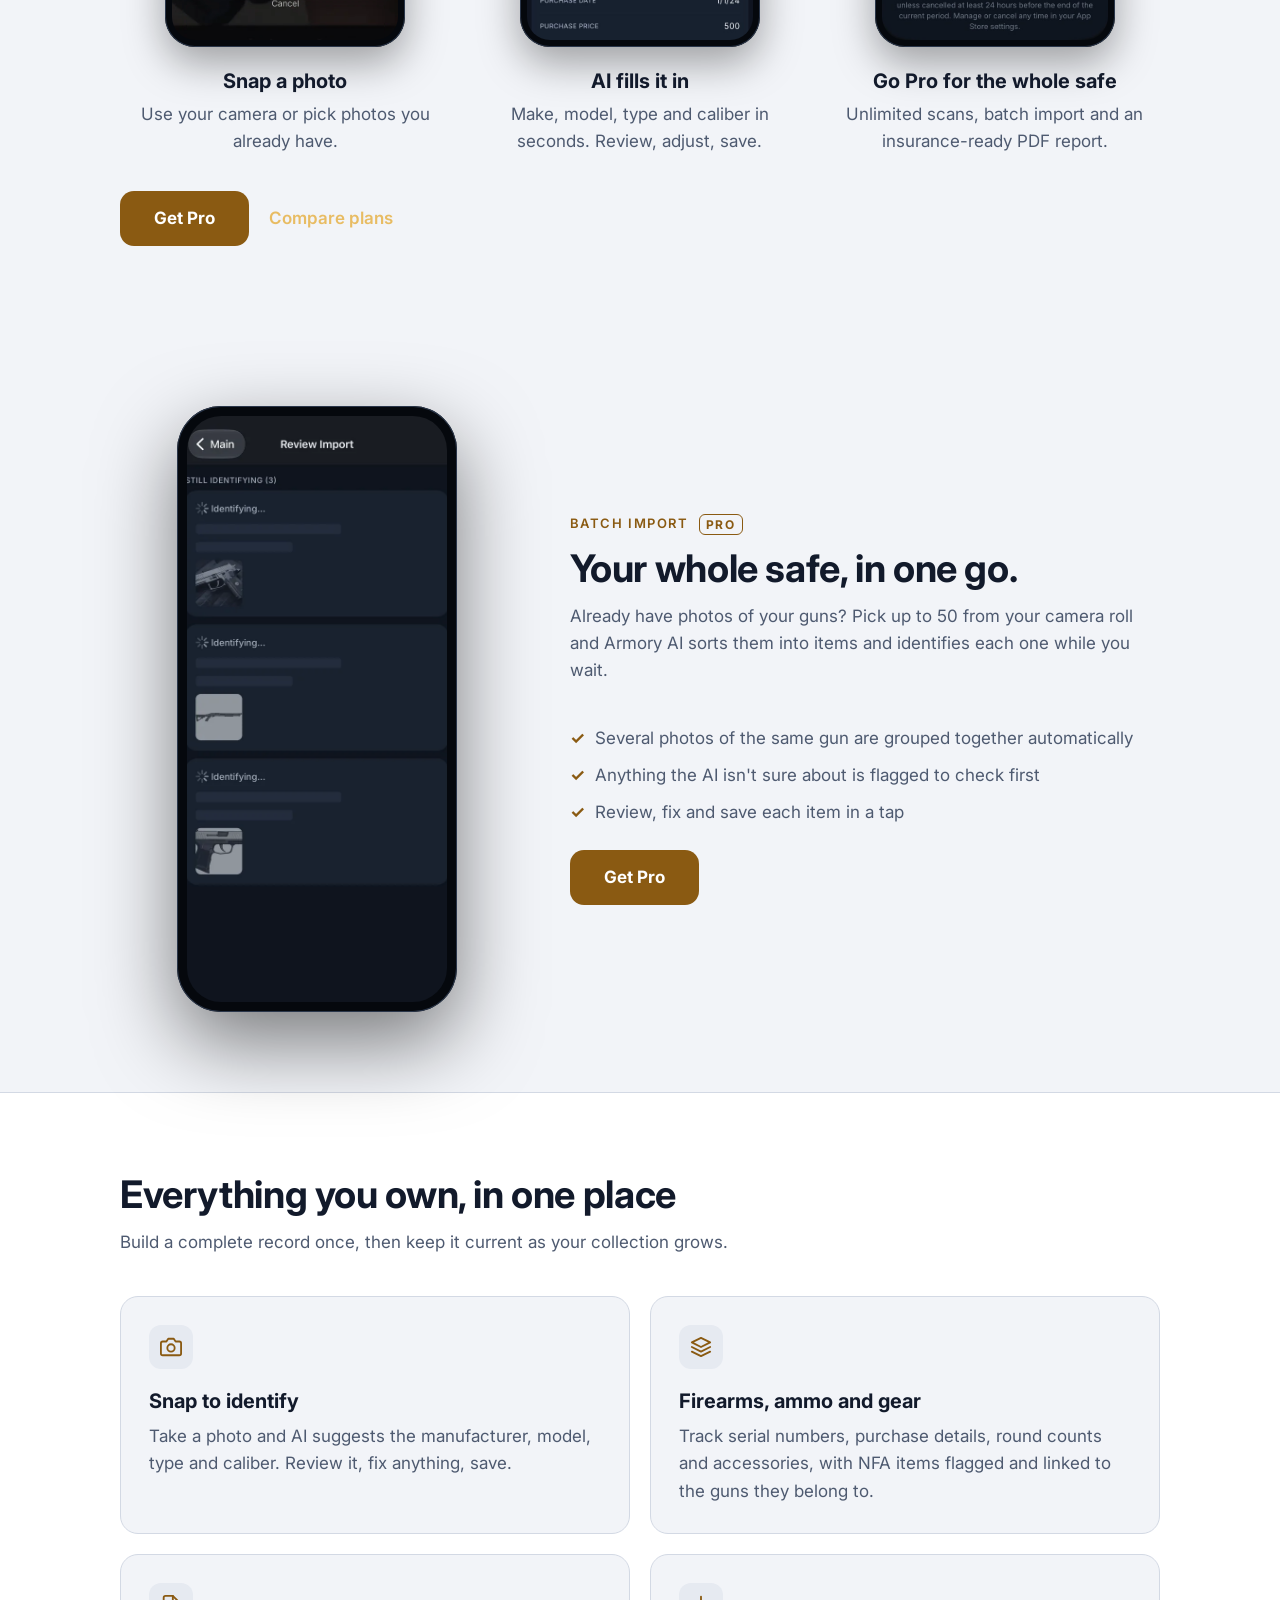
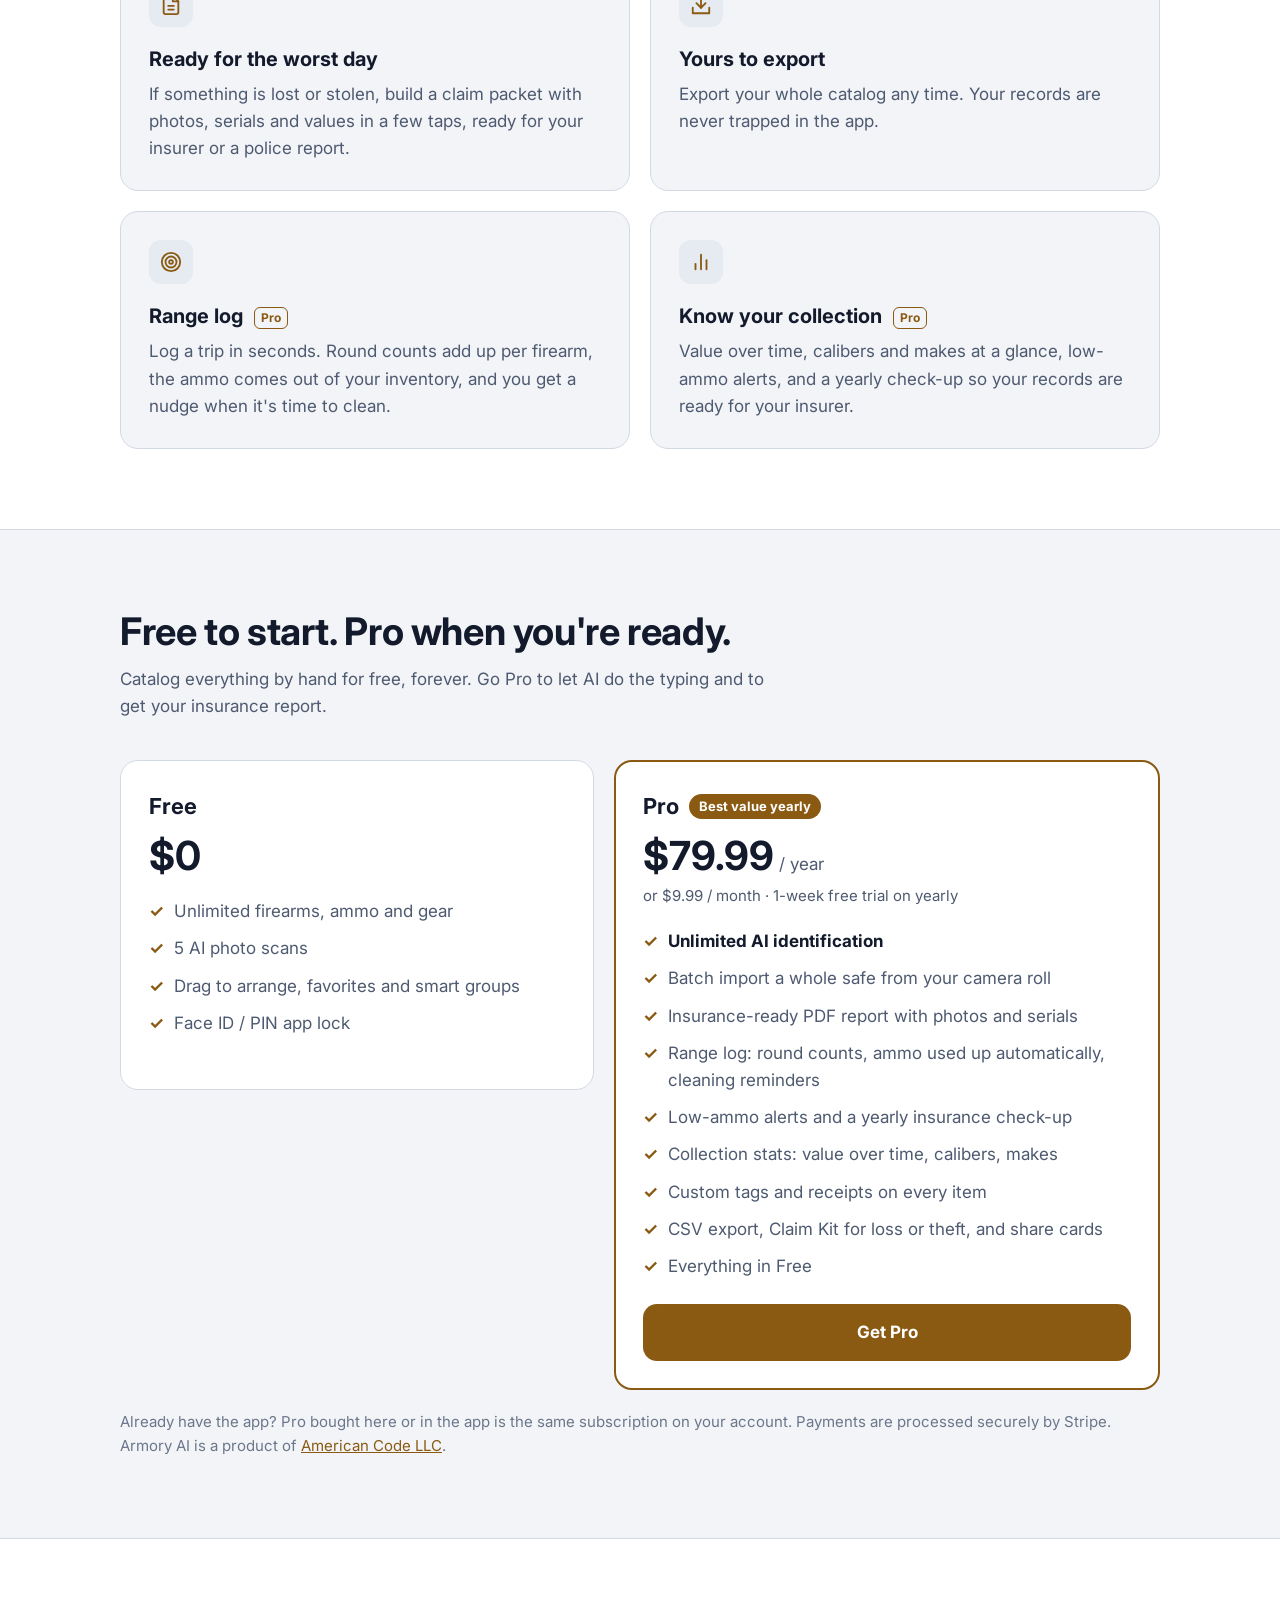
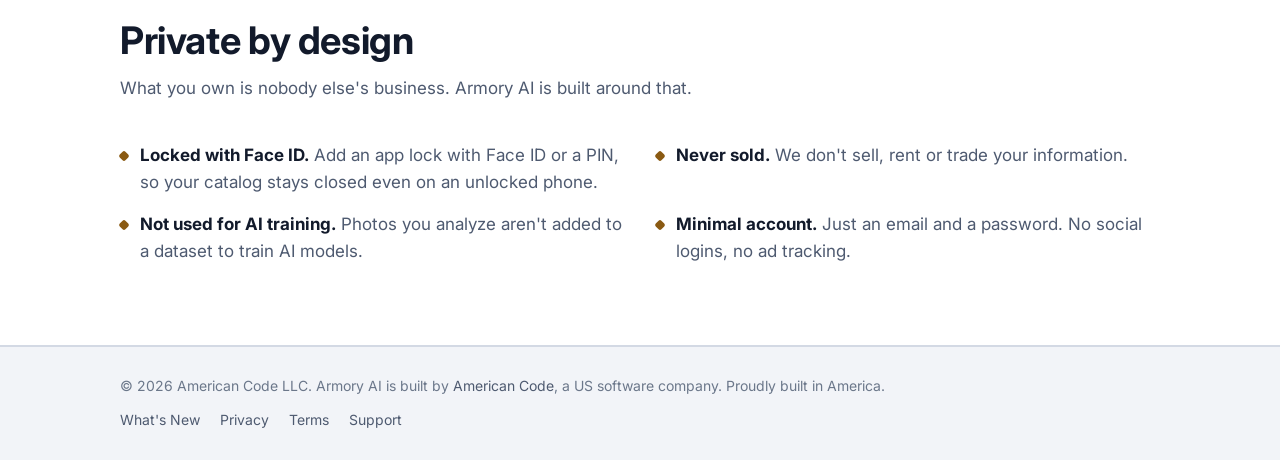
==== commit abd6d8db: "feat(site): What's New changelog page, one entry per month changelog/YYYY-MM.md is the source; scrip" ====
--- a/index.html
+++ b/index.html
@@ -198,6 +198,7 @@
     <div class="wrap">
       <span>© 2026 American Code LLC. Armory AI is built by <a href="https://american-code.com" rel="noopener">American Code</a>, a US software company. Proudly built in America.</span>
       <nav aria-label="Footer">
+        <a href="/changelog/">What's New</a>
         <a href="/privacy/">Privacy</a>
         <a href="/terms/">Terms</a>
         <a href="/support/">Support</a>
--- a/styles.css
+++ b/styles.css
@@ -101,6 +101,8 @@
 .prose h2 { font-size: 21px; margin: 40px 0 10px; }
 .prose p, .prose li { color: var(--text-2); }
 .prose ul { padding-left: 20px; }
+.prose .release + .release { border-top: 1px solid var(--border); margin-top: 40px; }
+.prose h3 { font-size: 15px; text-transform: uppercase; letter-spacing: .06em; color: var(--text-3); margin: 24px 0 6px; }
 .contact-card { background: var(--surface); border: 1px solid var(--border); border-radius: 18px; padding: 24px 28px; margin: 24px 0 8px; }
 .contact-card a { font-size: 20px; font-weight: 600; }
 
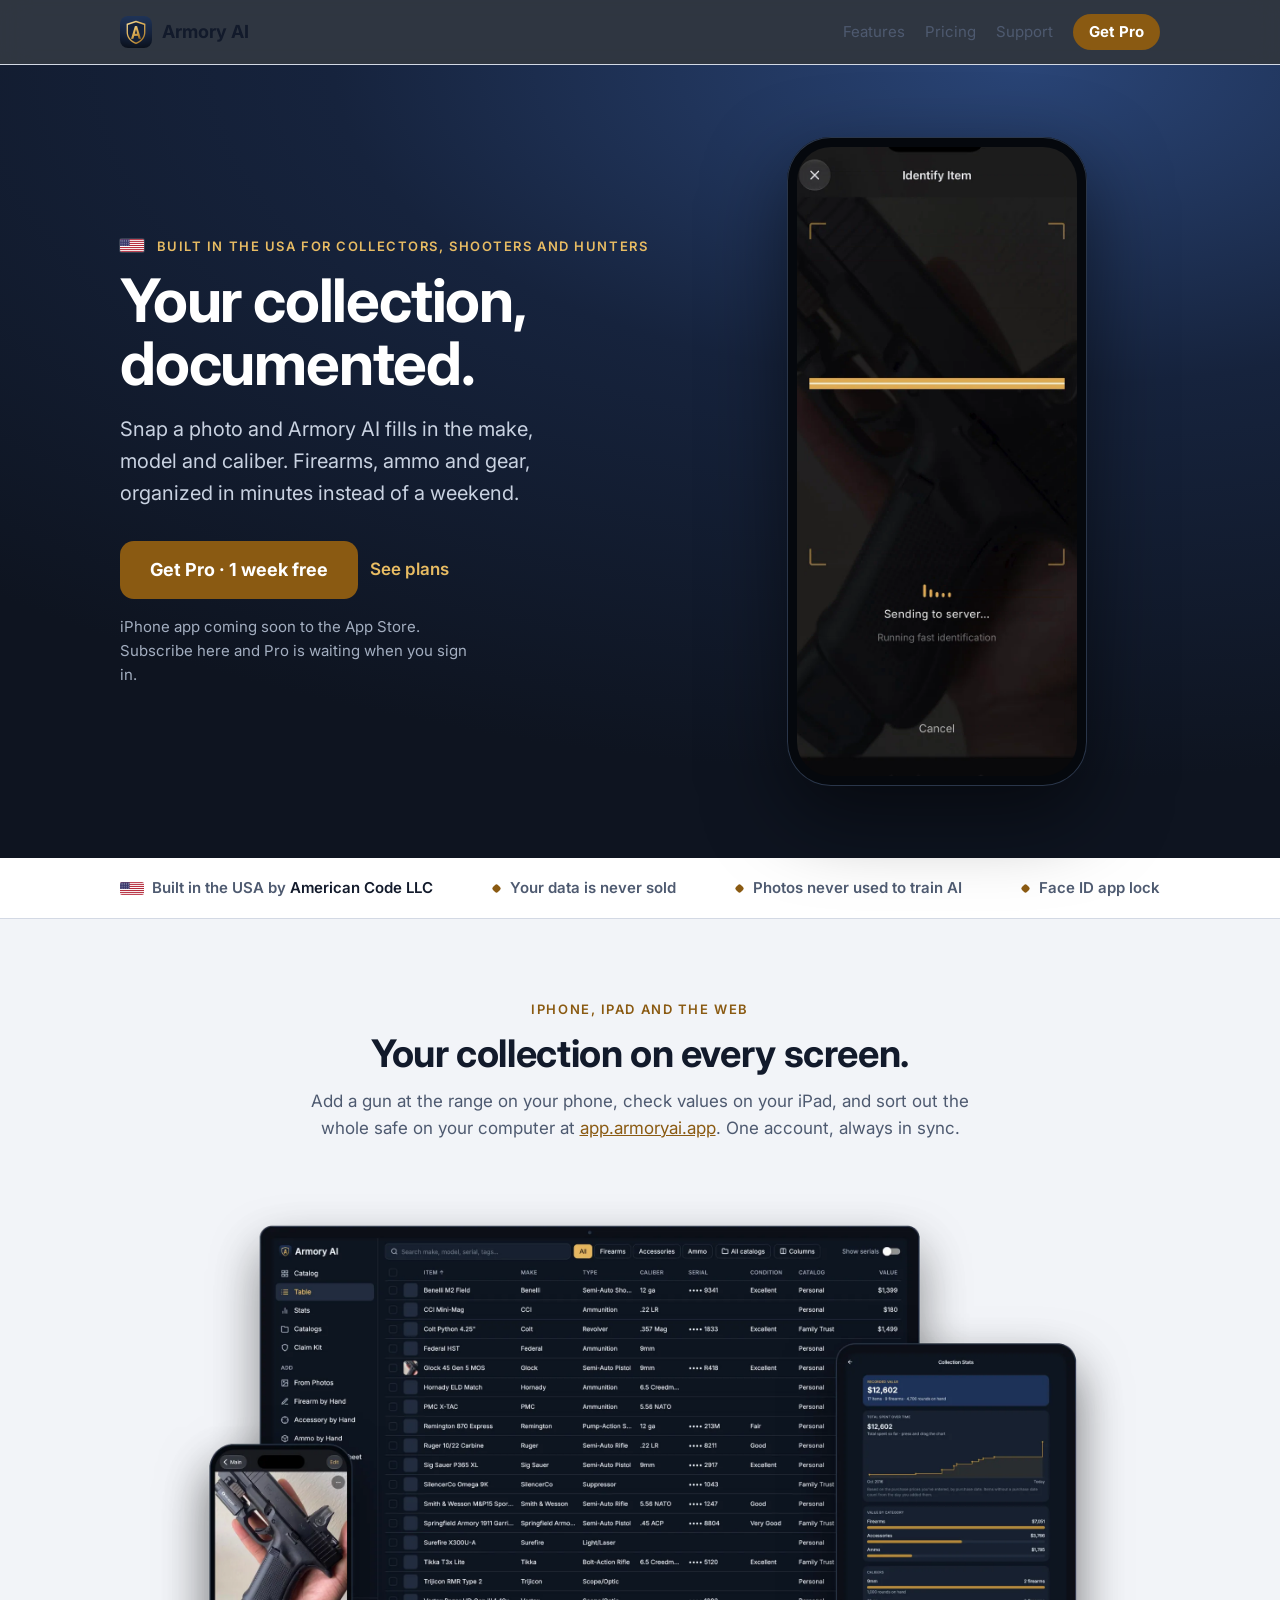
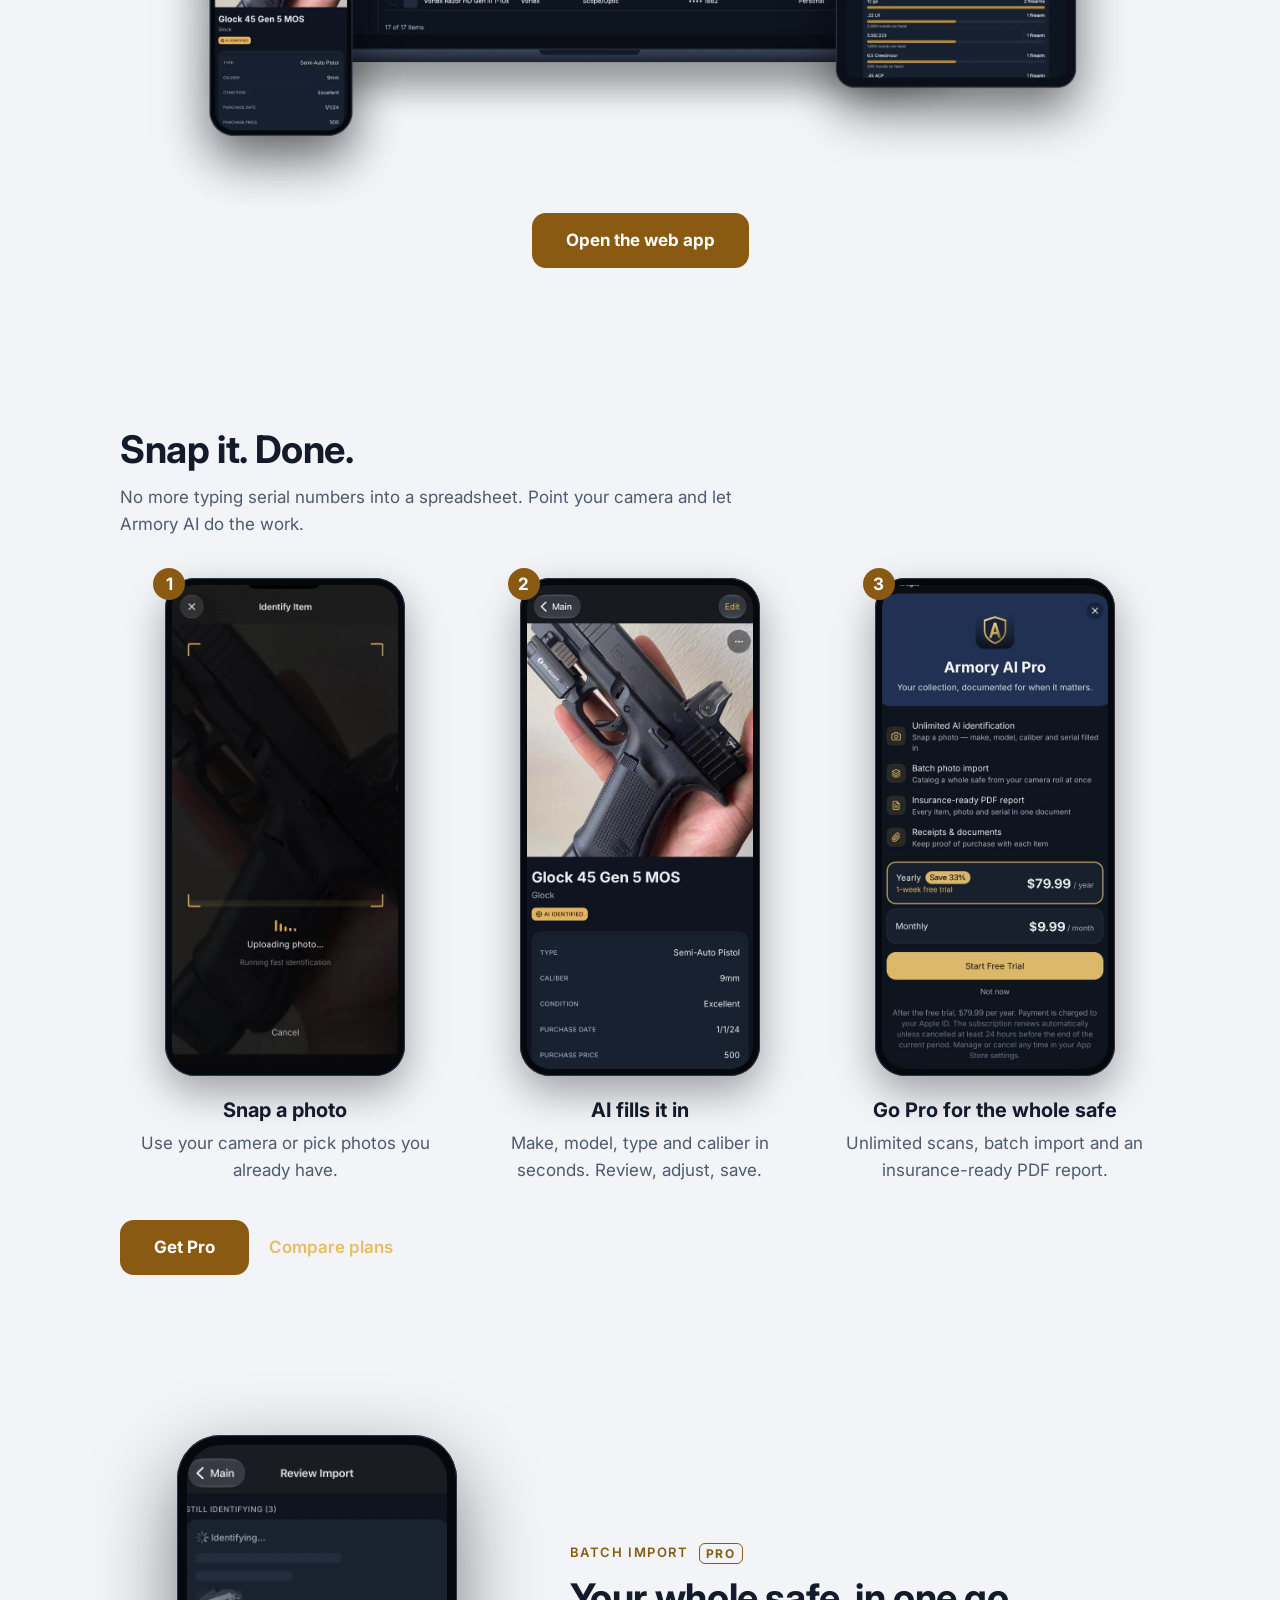
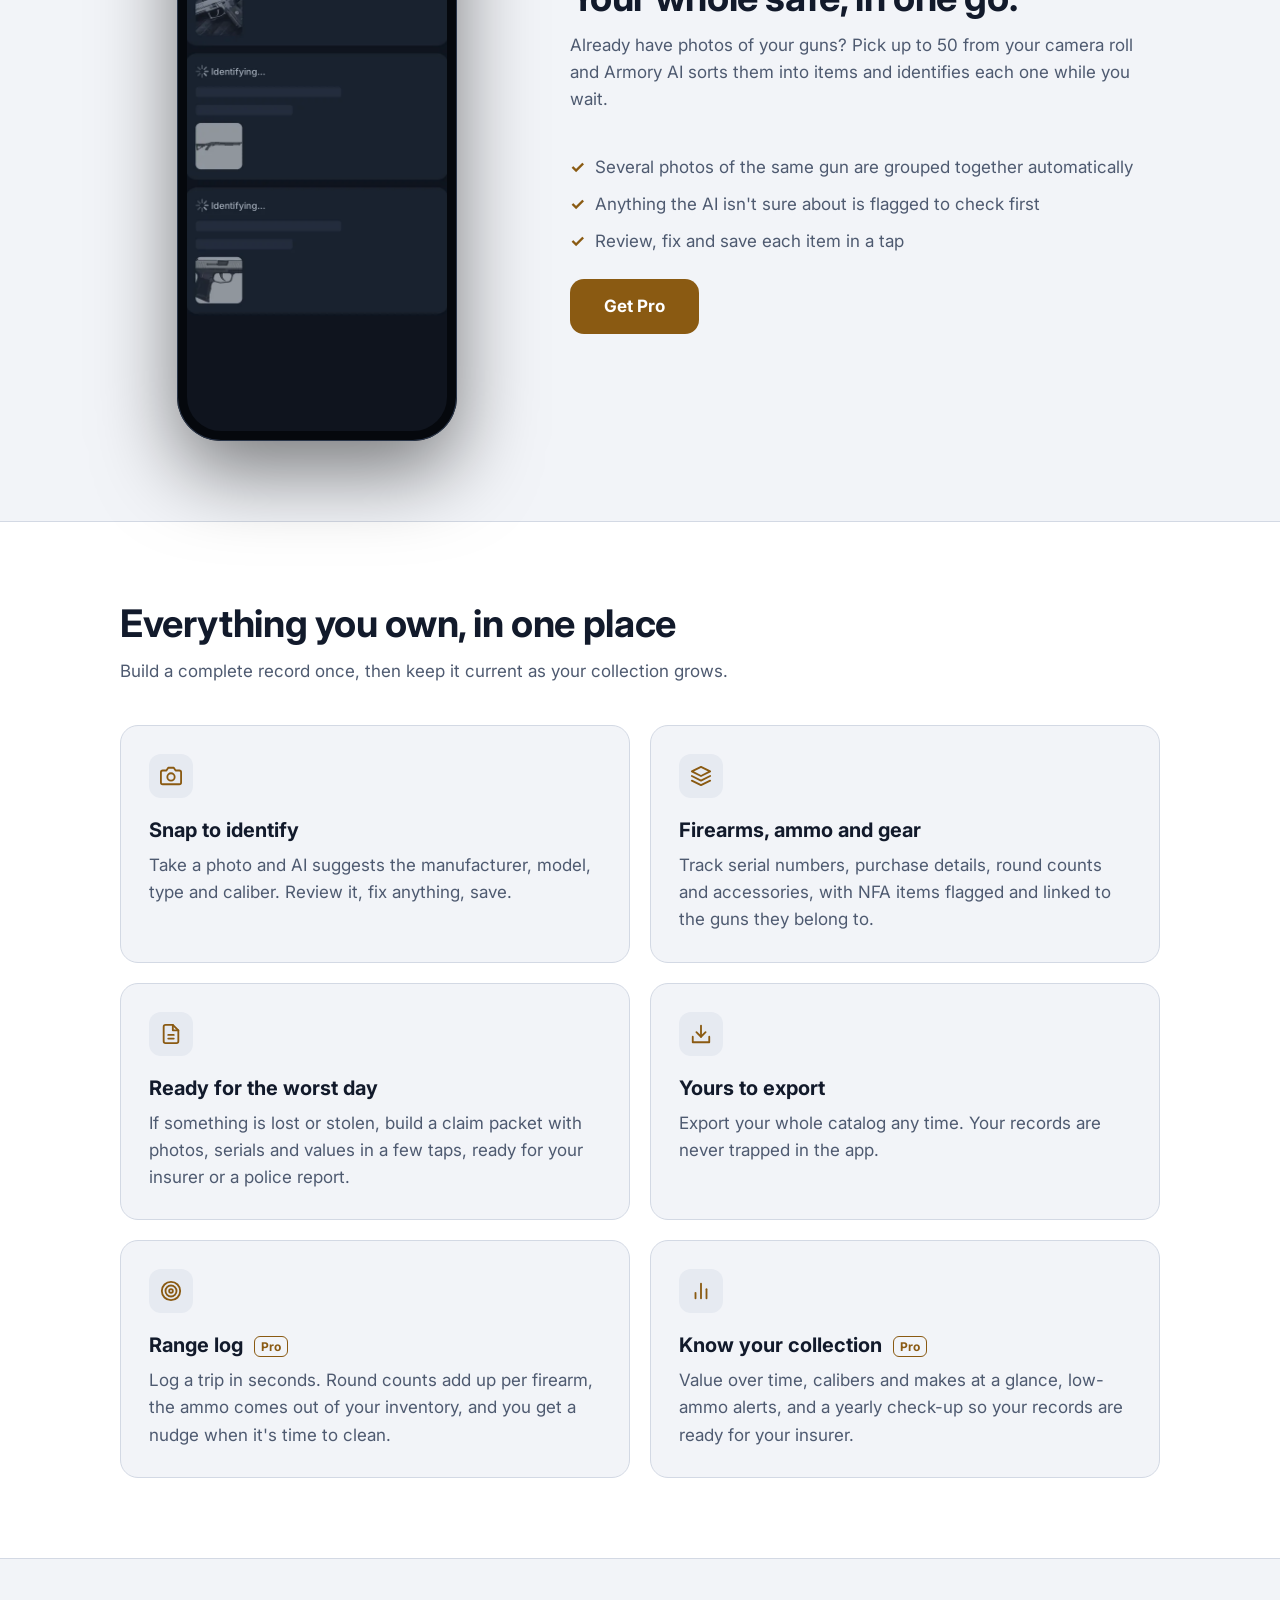
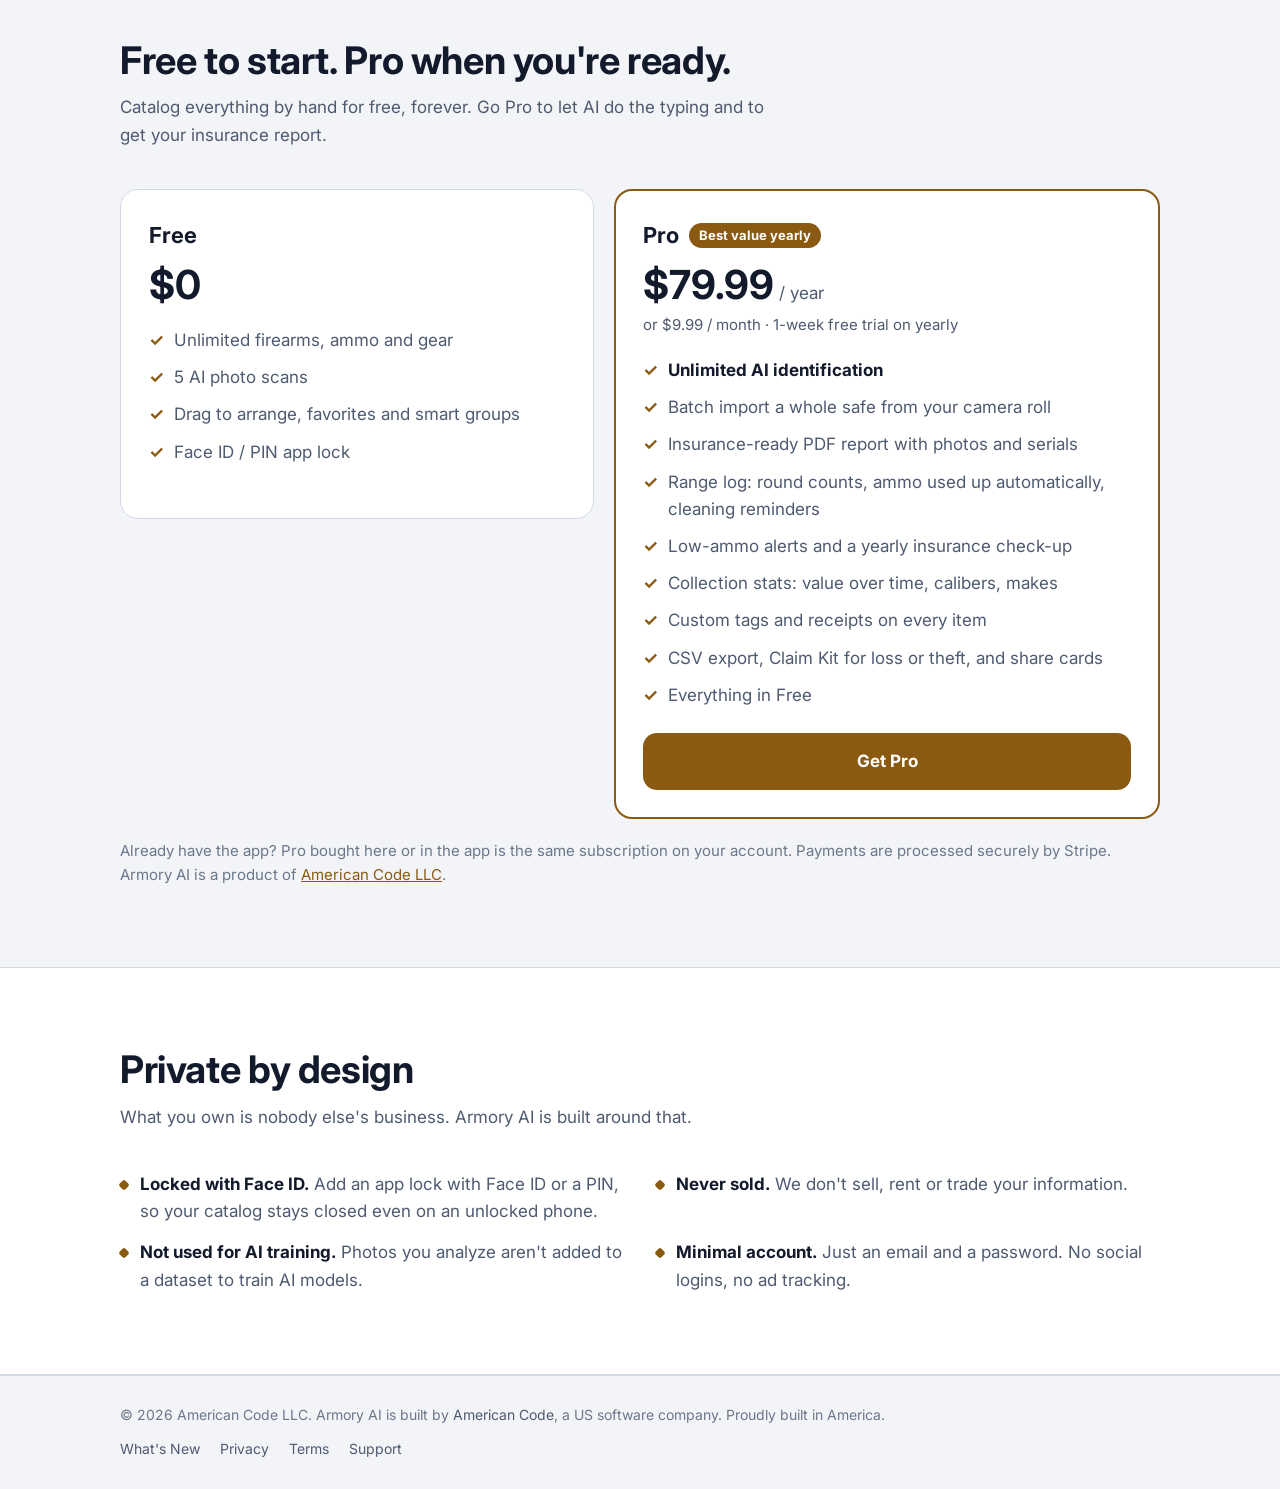
==== commit 4633d4ef: "feat(site): show Armory AI on iPhone, iPad and desktop together A new home page section, 'Your colle" ====
--- a/index.html
+++ b/index.html
@@ -58,6 +58,16 @@
       </div>
     </section>
 
+    <section class="section" id="everywhere">
+      <div class="wrap everywhere">
+        <p class="eyebrow-dark">iPhone, iPad and the web</p>
+        <h2>Your collection on every screen.</h2>
+        <p class="sub">Add a gun at the range on your phone, check values on your iPad, and sort out the whole safe on your computer at <a href="https://app.armoryai.app">app.armoryai.app</a>. One account, always in sync.</p>
+        <img class="devices" src="/assets/devices.webp" width="2400" height="1548" loading="lazy" alt="Armory AI on a laptop showing the catalog as a sortable table, on an iPad showing collection stats, and on an iPhone showing a Glock 45 Gen 5 MOS">
+        <a class="button button-inline" href="https://app.armoryai.app">Open the web app</a>
+      </div>
+    </section>
+
     <section class="section" id="how">
       <div class="wrap">
         <h2>Snap it. Done.</h2>
--- a/styles.css
+++ b/styles.css
@@ -198,6 +198,77 @@
 .split .tier-list { margin-top: 0; }
 @media (max-width: 760px) { .split { grid-template-columns: 1fr; gap: 32px; } }
 
+/* What's New (website/changelog/): a timeline with the month on the left, a
+   line with a dot per month, and each month's notes folded under its
+   highlights. On phones the line goes and the month sits above each entry. */
+.tl-hero .wrap { padding-top: 64px; padding-bottom: 64px; }
+.tl-hero h1 { margin-bottom: 14px; }
+.tl-hero .lede { margin: 0; }
+.tl-pill { display: inline-block; margin-bottom: 18px; padding: 4px 12px; border-radius: 999px; background: rgba(228, 182, 94, 0.14); color: #e8bc63; font-size: 12px; font-weight: 700; letter-spacing: 0.1em; text-transform: uppercase; }
+.hl-stack { position: relative; height: 290px; display: flex; align-items: flex-end; justify-content: center; padding-bottom: 12px; }
+.hl-card { position: absolute; width: min(360px, 88%); background: #17202f; border: 1px solid #2a364a; border-radius: 18px; padding: 16px 20px; box-shadow: 0 18px 40px rgba(0, 0, 0, 0.4); }
+.hl-card p { margin: 0; color: #eef1f6; font-weight: 600; white-space: nowrap; overflow: hidden; text-overflow: ellipsis; }
+.hl-card-0 { transform: rotate(-1.5deg); }
+.hl-card-1 { transform: translate(18px, -76px) scale(0.96) rotate(1.5deg); }
+.hl-card-1 p, .hl-card-2 p { color: #6b778a; }
+.hl-card-2 { transform: translate(-14px, -148px) scale(0.92) rotate(-2deg); }
+.hl-tag { display: flex; align-items: center; gap: 8px; margin-top: 10px; color: #a3aec0; font-size: 12px; font-weight: 700; letter-spacing: 0.08em; text-transform: uppercase; }
+.hl-icon { display: grid; place-items: center; width: 22px; height: 22px; border-radius: 6px; background: rgba(228, 182, 94, 0.14); color: #e8bc63; font-size: 12px; letter-spacing: 0; }
+
+.timeline { position: relative; padding-top: 64px; padding-bottom: 96px; --tl-col: 13rem; }
+.timeline::before { content: ""; position: absolute; top: 72px; bottom: 96px; left: calc(20px + var(--tl-col)); width: 1px; background: var(--border); }
+.tl-entry { position: relative; display: grid; grid-template-columns: var(--tl-col) 1fr; scroll-margin-top: 88px; }
+.tl-entry + .tl-entry { margin-top: 72px; }
+.tl-date { padding-right: 40px; text-align: right; }
+.tl-date time { position: sticky; top: 96px; display: block; color: var(--text-3); font-size: 15px; font-weight: 600; }
+.tl-latest .tl-date time { color: var(--brass); }
+.tl-dot { position: absolute; top: 8px; left: var(--tl-col); width: 12px; height: 12px; border-radius: 50%; background: var(--surface-2); box-shadow: 0 0 0 4px var(--bg), inset 0 0 0 1px var(--border); transform: translateX(-50%); }
+.tl-latest .tl-dot { width: 14px; height: 14px; background: var(--brass); box-shadow: 0 0 0 4px var(--bg); }
+.tl-body { padding-left: 48px; min-width: 0; }
+.tl-body h2 { margin: 0 0 12px; font-size: clamp(26px, 3.4vw, 32px); line-height: 1.2; letter-spacing: -0.01em; }
+.tl-body h2 a { color: var(--text); text-decoration: none; }
+.tl-body h2 a:hover { color: var(--brass); }
+.tl-summary { margin: 0 0 24px; color: var(--text-2); font-size: 19px; line-height: 1.55; }
+.tl-highlights { list-style: none; margin: 0 0 24px; padding: 0; display: grid; grid-template-columns: repeat(2, 1fr); gap: 10px 24px; }
+.tl-highlights li { display: flex; gap: 10px; align-items: flex-start; font-size: 16px; font-weight: 600; }
+.tl-highlights svg { flex: none; width: 18px; height: 18px; margin-top: 3px; fill: none; stroke: var(--brass); stroke-width: 2.5; stroke-linecap: round; stroke-linejoin: round; }
+.tl-details { background: var(--surface); border: 1px solid var(--border); border-radius: 14px; }
+.tl-details summary { display: flex; align-items: center; justify-content: space-between; gap: 12px; padding: 13px 20px; cursor: pointer; list-style: none; color: var(--brass); font-size: 15px; font-weight: 600; }
+.tl-details summary::-webkit-details-marker { display: none; }
+.tl-details summary svg { width: 18px; height: 18px; fill: none; stroke: currentColor; stroke-width: 2; stroke-linecap: round; stroke-linejoin: round; transition: transform 0.2s; }
+.tl-details[open] summary svg { transform: rotate(180deg); }
+.tl-less, .tl-details[open] .tl-more { display: none; }
+.tl-details[open] .tl-less { display: inline; }
+.tl-full { padding: 0 20px 20px; }
+.tl-full h3 { margin: 20px 0 6px; color: var(--text-3); font-size: 13px; letter-spacing: 0.08em; text-transform: uppercase; }
+.tl-full h3:first-child { margin-top: 4px; }
+.tl-full ul { margin: 0; padding-left: 20px; }
+.tl-full li { color: var(--text-2); font-size: 16px; margin-bottom: 6px; }
+
+@media (max-width: 760px) {
+  .tl-hero .wrap { gap: 28px; padding-top: 44px; padding-bottom: 48px; }
+  .hl-stack { height: 250px; }
+  .timeline { padding-top: 40px; padding-bottom: 64px; }
+  .timeline::before, .tl-dot { display: none; }
+  .tl-entry { display: block; }
+  .tl-entry + .tl-entry { margin-top: 48px; padding-top: 32px; border-top: 1px solid var(--border); }
+  .tl-date { padding: 0; margin-bottom: 8px; text-align: left; }
+  .tl-date time { position: static; }
+  .tl-body { padding-left: 0; }
+  .tl-summary { font-size: 17px; }
+  .tl-highlights { grid-template-columns: 1fr; }
+}
+
+/* 404 (website/404.html): one centered navy panel filling the page. */
+.not-found { min-height: calc(100vh - 64px - 90px); display: flex; align-items: center; }
+.not-found .wrap { display: block; width: 100%; max-width: 640px; text-align: center; }
+.not-found-code { margin: 0 0 8px; color: #e8bc63; font-size: clamp(72px, 14vw, 120px); font-weight: 700; line-height: 1; letter-spacing: -0.03em; }
+.not-found h1 { font-size: clamp(32px, 5vw, 44px); }
+.not-found .lede { margin: 0 auto 32px; }
+.not-found .cta { justify-content: center; gap: 24px; }
+.not-found .hero-note { margin: 28px auto 0; text-align: center; }
+.not-found .hero-note a { color: #e8bc63; }
+
 /* Footer */
 .site-footer { border-top: 1px solid var(--border); color: var(--text-3); font-size: 14px; }
 .site-footer .wrap { display: flex; flex-wrap: wrap; gap: 12px 24px; justify-content: space-between; padding-top: 28px; padding-bottom: 28px; }
@@ -239,3 +310,9 @@
   .site-footer .wrap { flex-direction: column; }
   .site-footer nav { flex-wrap: wrap; gap: 10px 20px; }
 }
+
+/* Every screen: phone, iPad and desktop in one picture. */
+.everywhere { text-align: center; }
+.everywhere .sub { margin-left: auto; margin-right: auto; }
+.everywhere .sub a { color: var(--brass); }
+.devices { display: block; width: 100%; height: auto; margin: -40px auto 0; max-width: 1240px; }
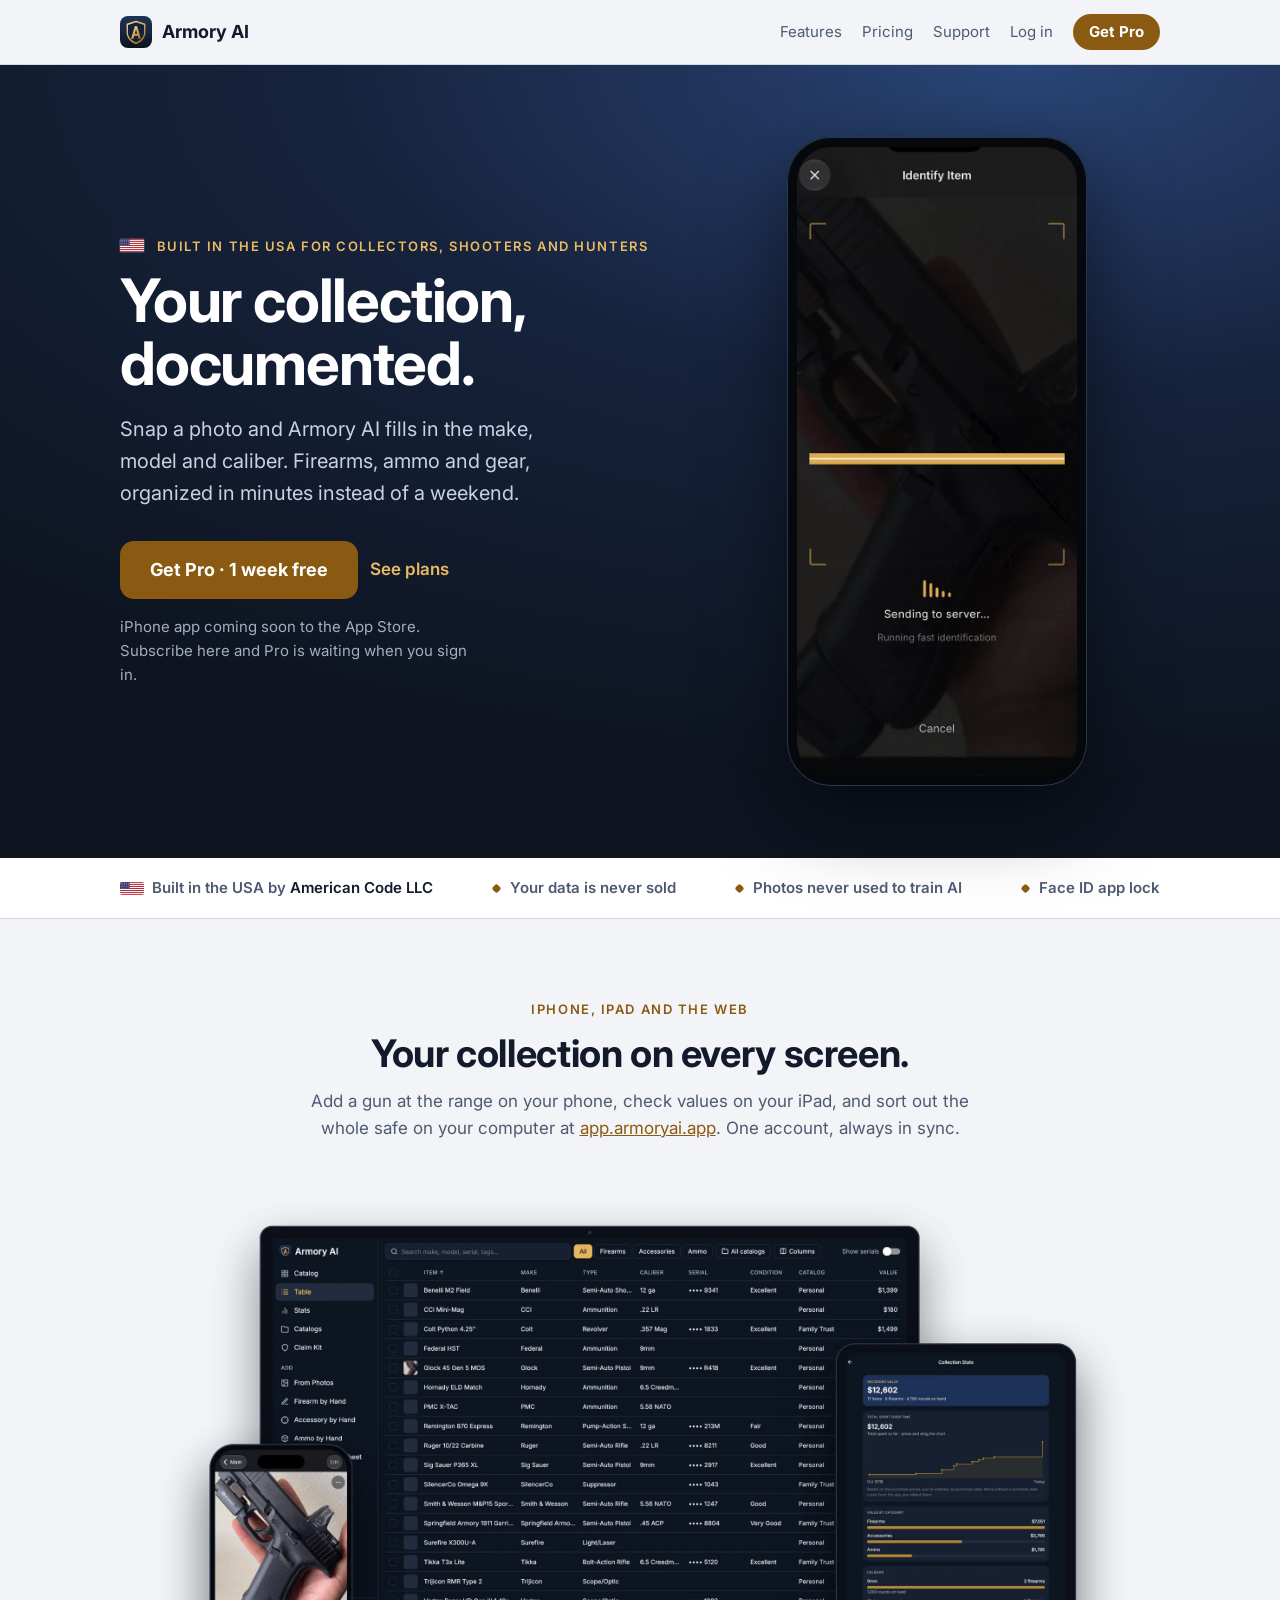
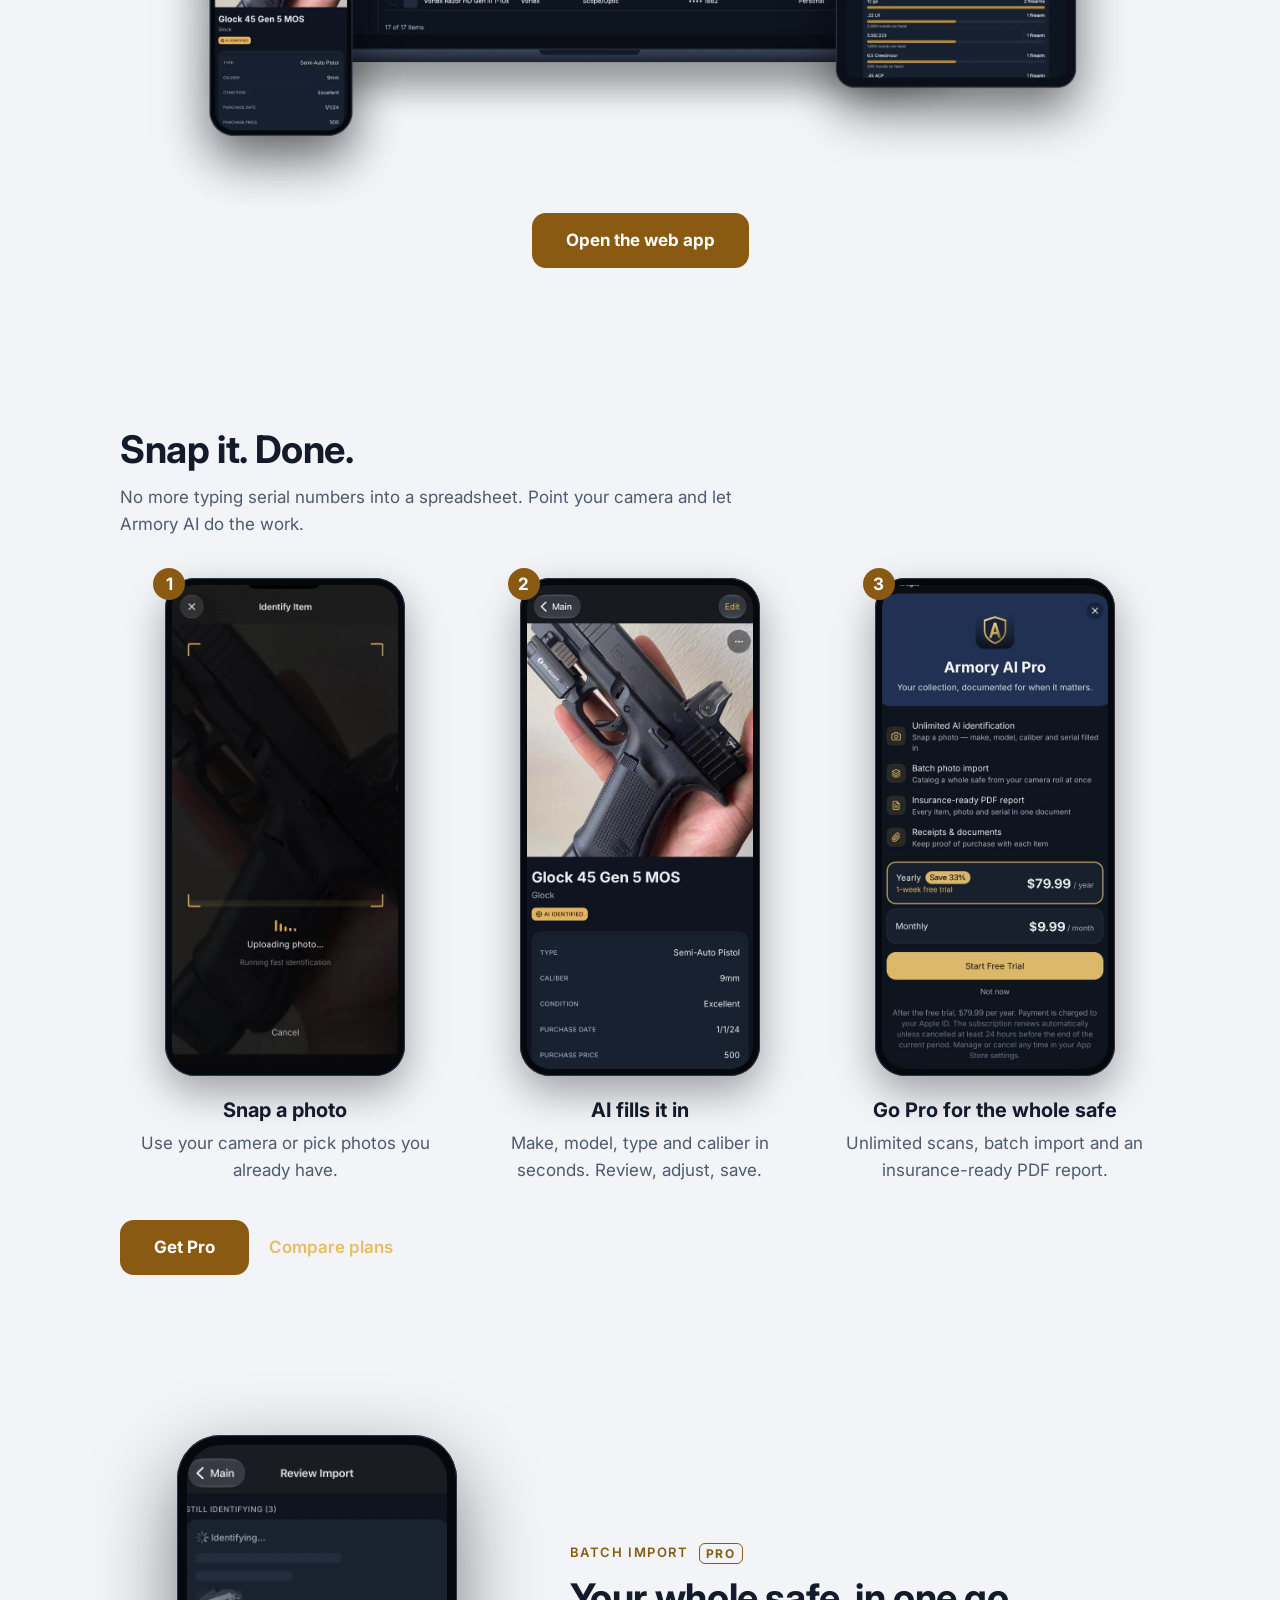
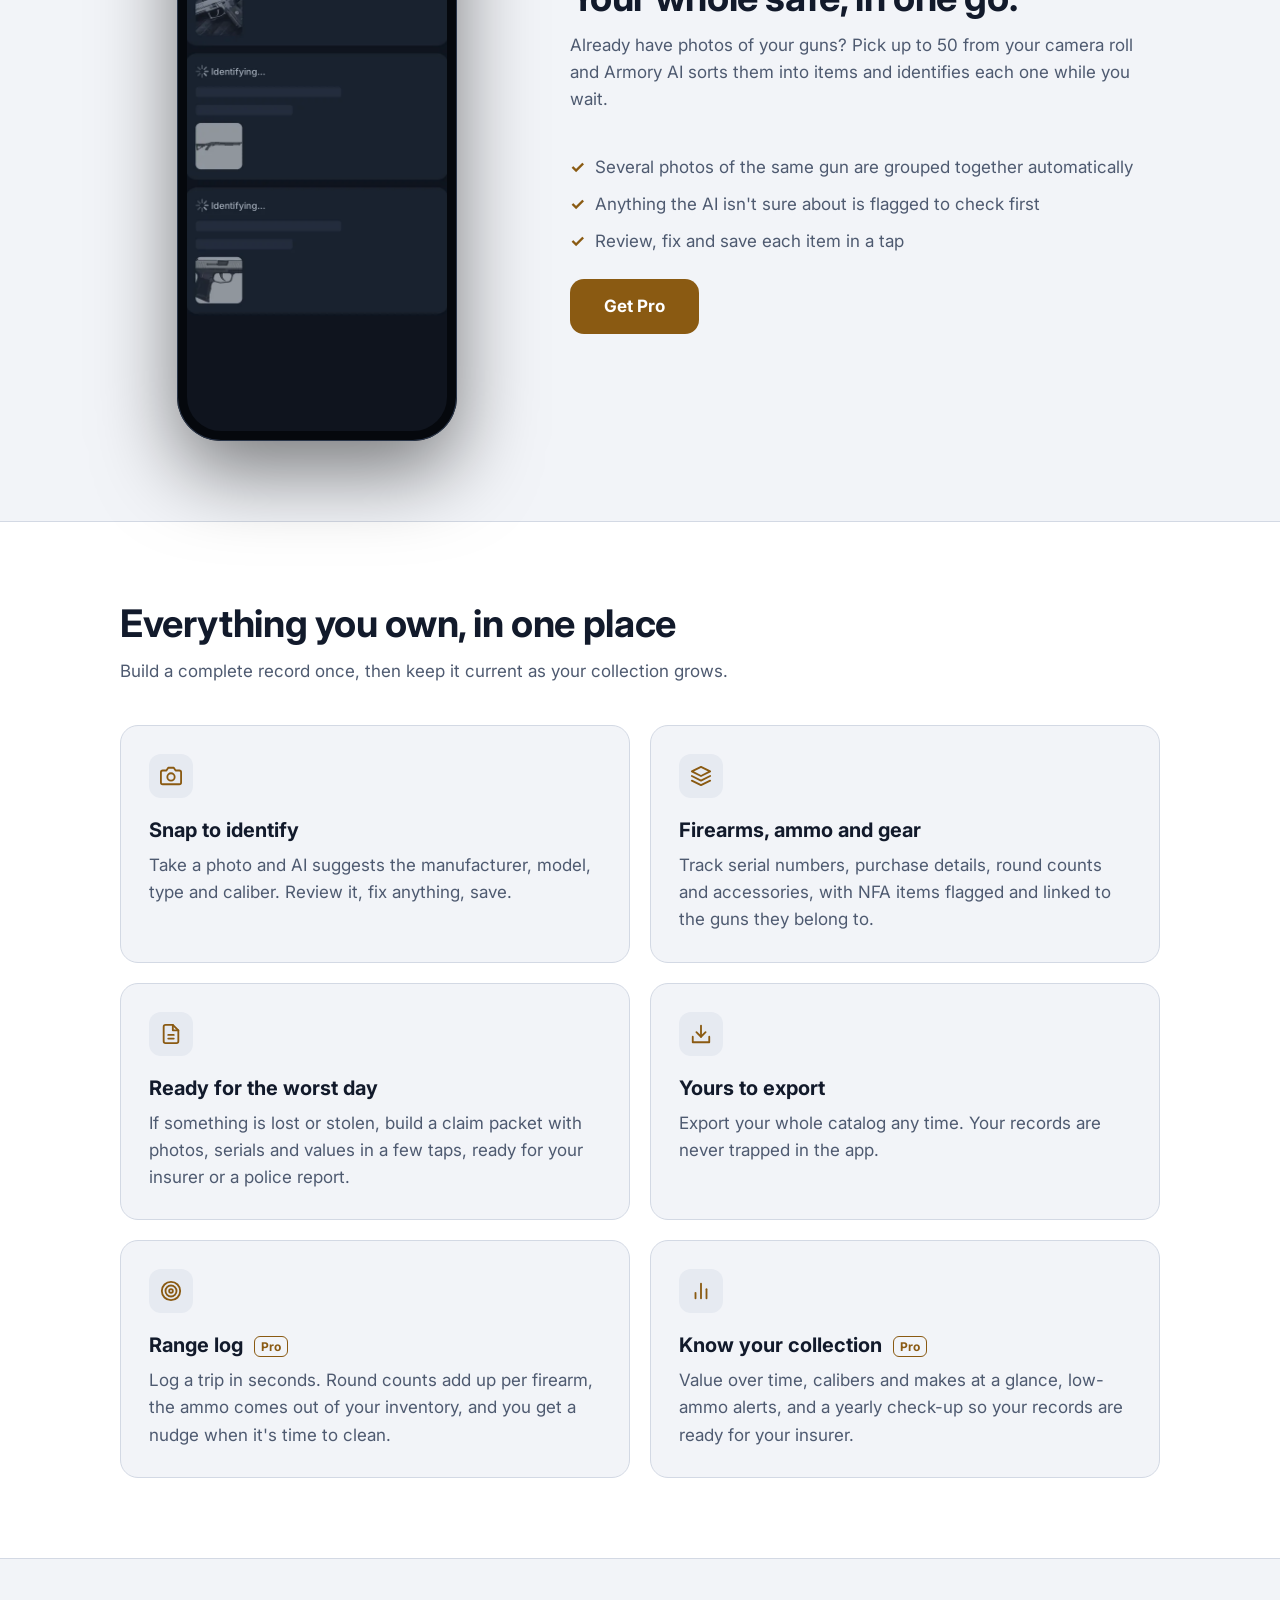
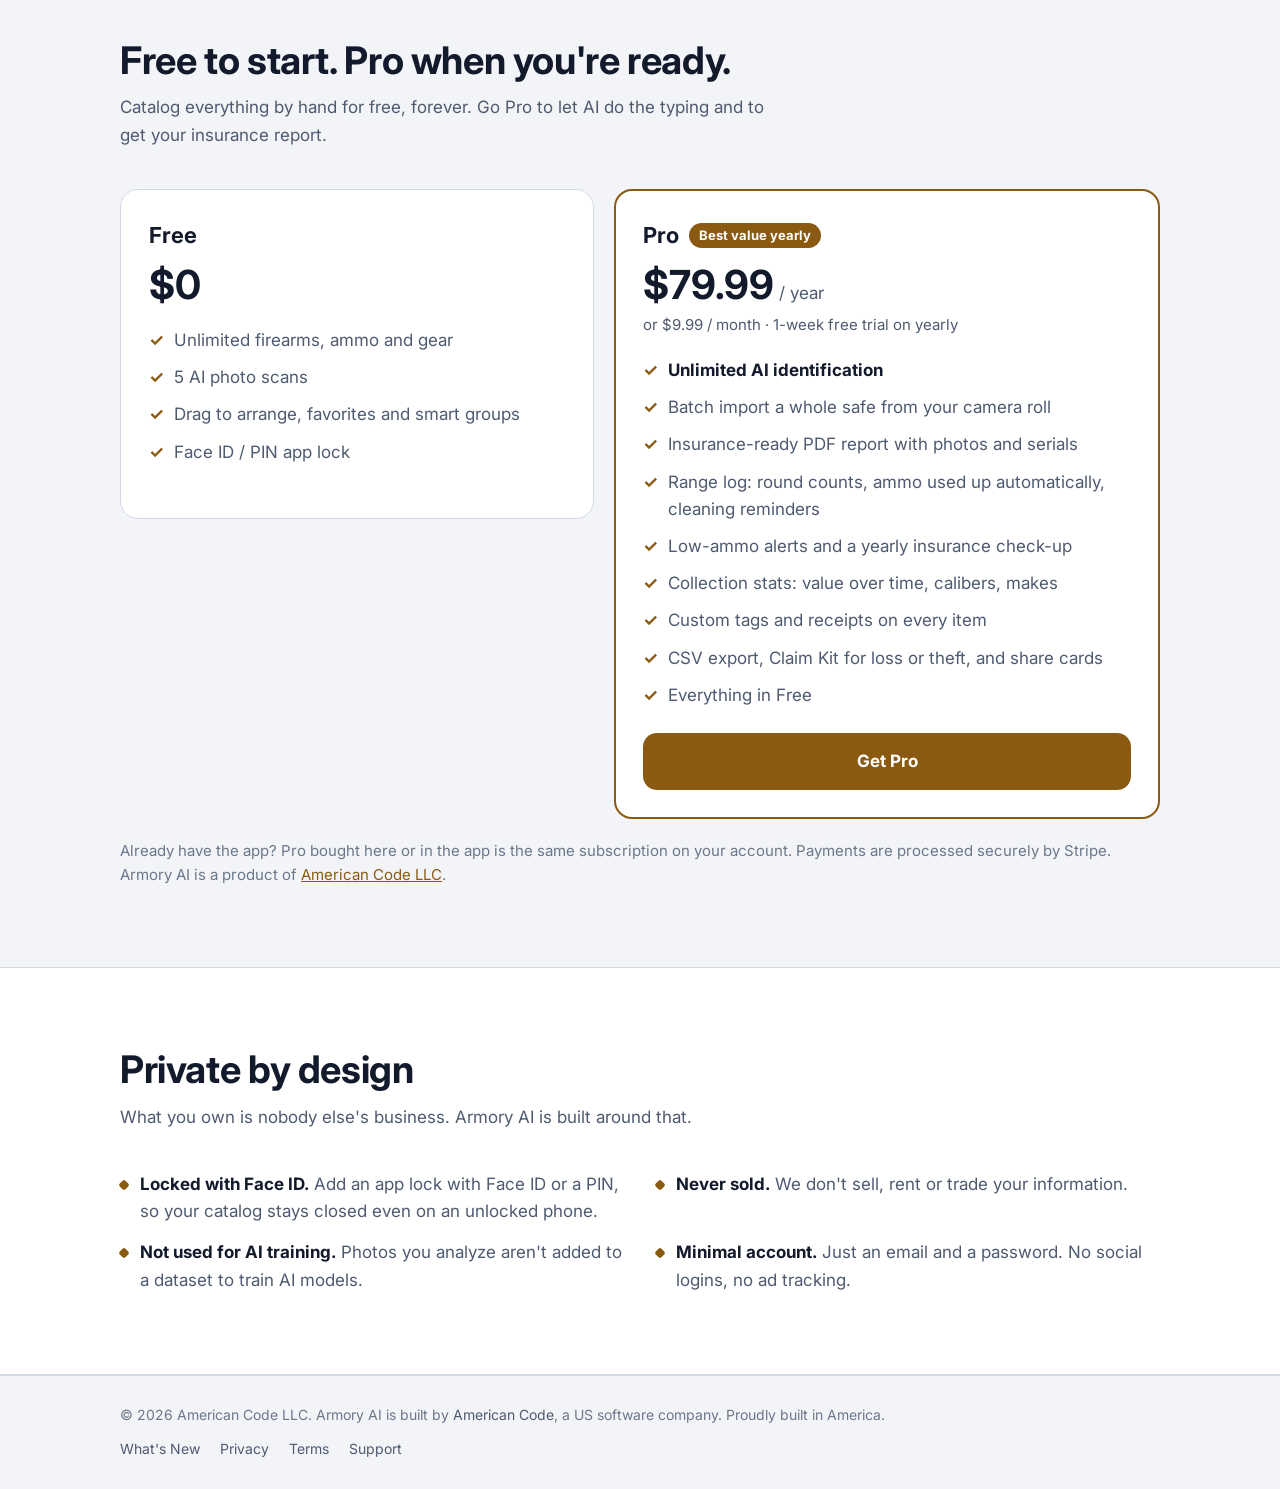
==== commit 5b5b3bba: "fix(site): readable header in light mode, and a Log in link The sticky header's background was alway" ====
--- a/index.html
+++ b/index.html
@@ -25,6 +25,7 @@
         <a href="#features">Features</a>
         <a class="nav-keep" href="#pricing">Pricing</a>
         <a href="/support/">Support</a>
+        <a class="nav-keep" href="https://app.armoryai.app">Log in</a>
         <a class="nav-cta" href="/pro/">Get Pro</a>
       </nav>
     </div>
--- a/styles.css
+++ b/styles.css
@@ -12,11 +12,14 @@
   --hero: #1d3157;
   --danger: #ff7a70;
   --max: 1080px;
+  /* The sticky header: the page color, slightly see-through. */
+  --header-bg: rgba(14, 20, 32, 0.85);
   color-scheme: dark;
 }
 @media (prefers-color-scheme: light) {
   :root {
     --bg: #f2f4f8;
+    --header-bg: rgba(242, 244, 248, 0.88);
     --surface: #ffffff;
     --surface-2: #e6eaf1;
     --border: #d3d9e4;
@@ -47,7 +50,7 @@
 .wrap { max-width: var(--max); margin: 0 auto; padding: 0 20px; }
 
 /* Header */
-.site-header { border-bottom: 1px solid var(--border); position: sticky; top: 0; z-index: 10; background: rgba(14, 20, 32, 0.85); -webkit-backdrop-filter: saturate(160%) blur(14px); backdrop-filter: saturate(160%) blur(14px); }
+.site-header { border-bottom: 1px solid var(--border); position: sticky; top: 0; z-index: 10; background: var(--header-bg); -webkit-backdrop-filter: saturate(160%) blur(14px); backdrop-filter: saturate(160%) blur(14px); }
 .site-header .wrap { display: flex; align-items: center; justify-content: space-between; gap: 16px; height: 64px; }
 .brand { display: flex; align-items: center; gap: 10px; color: var(--text); text-decoration: none; font-weight: 700; font-size: 18px; white-space: nowrap; flex: none; }
 .brand img { width: 32px; height: 32px; border-radius: 8px; }
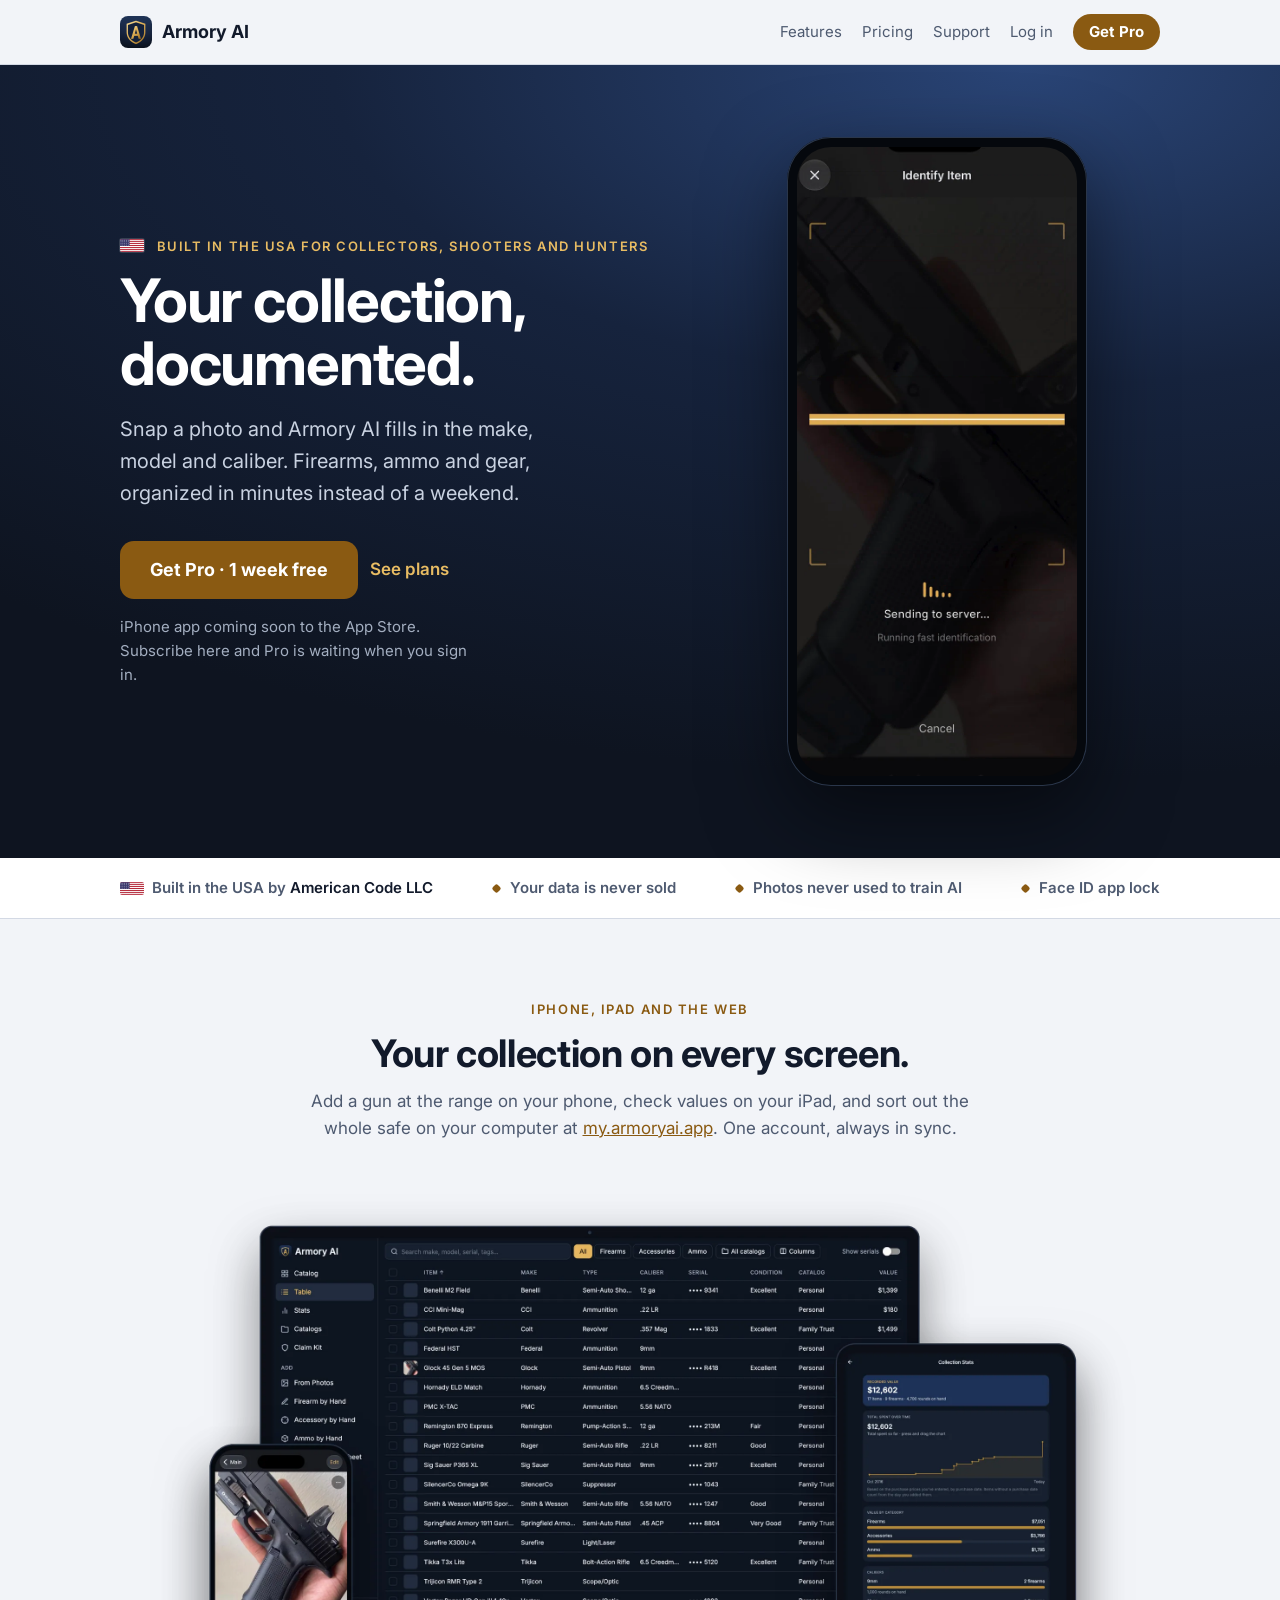
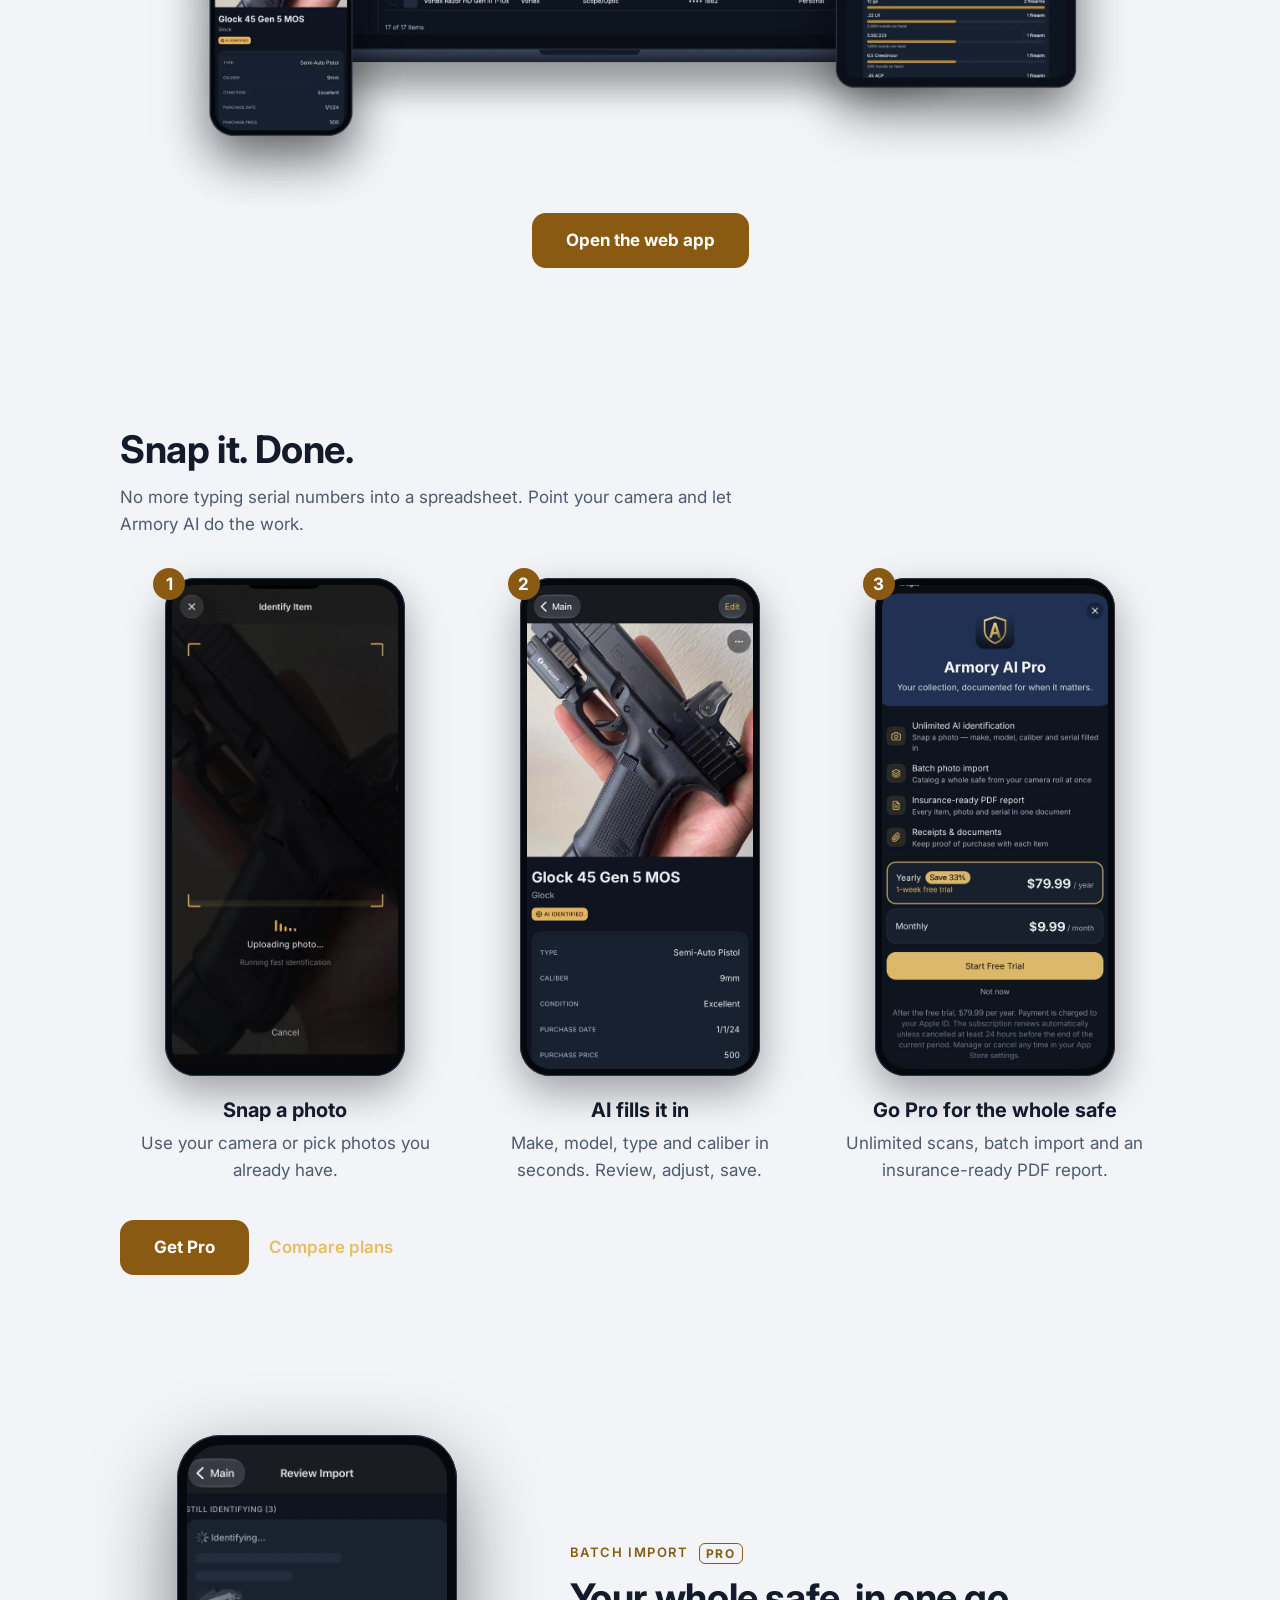
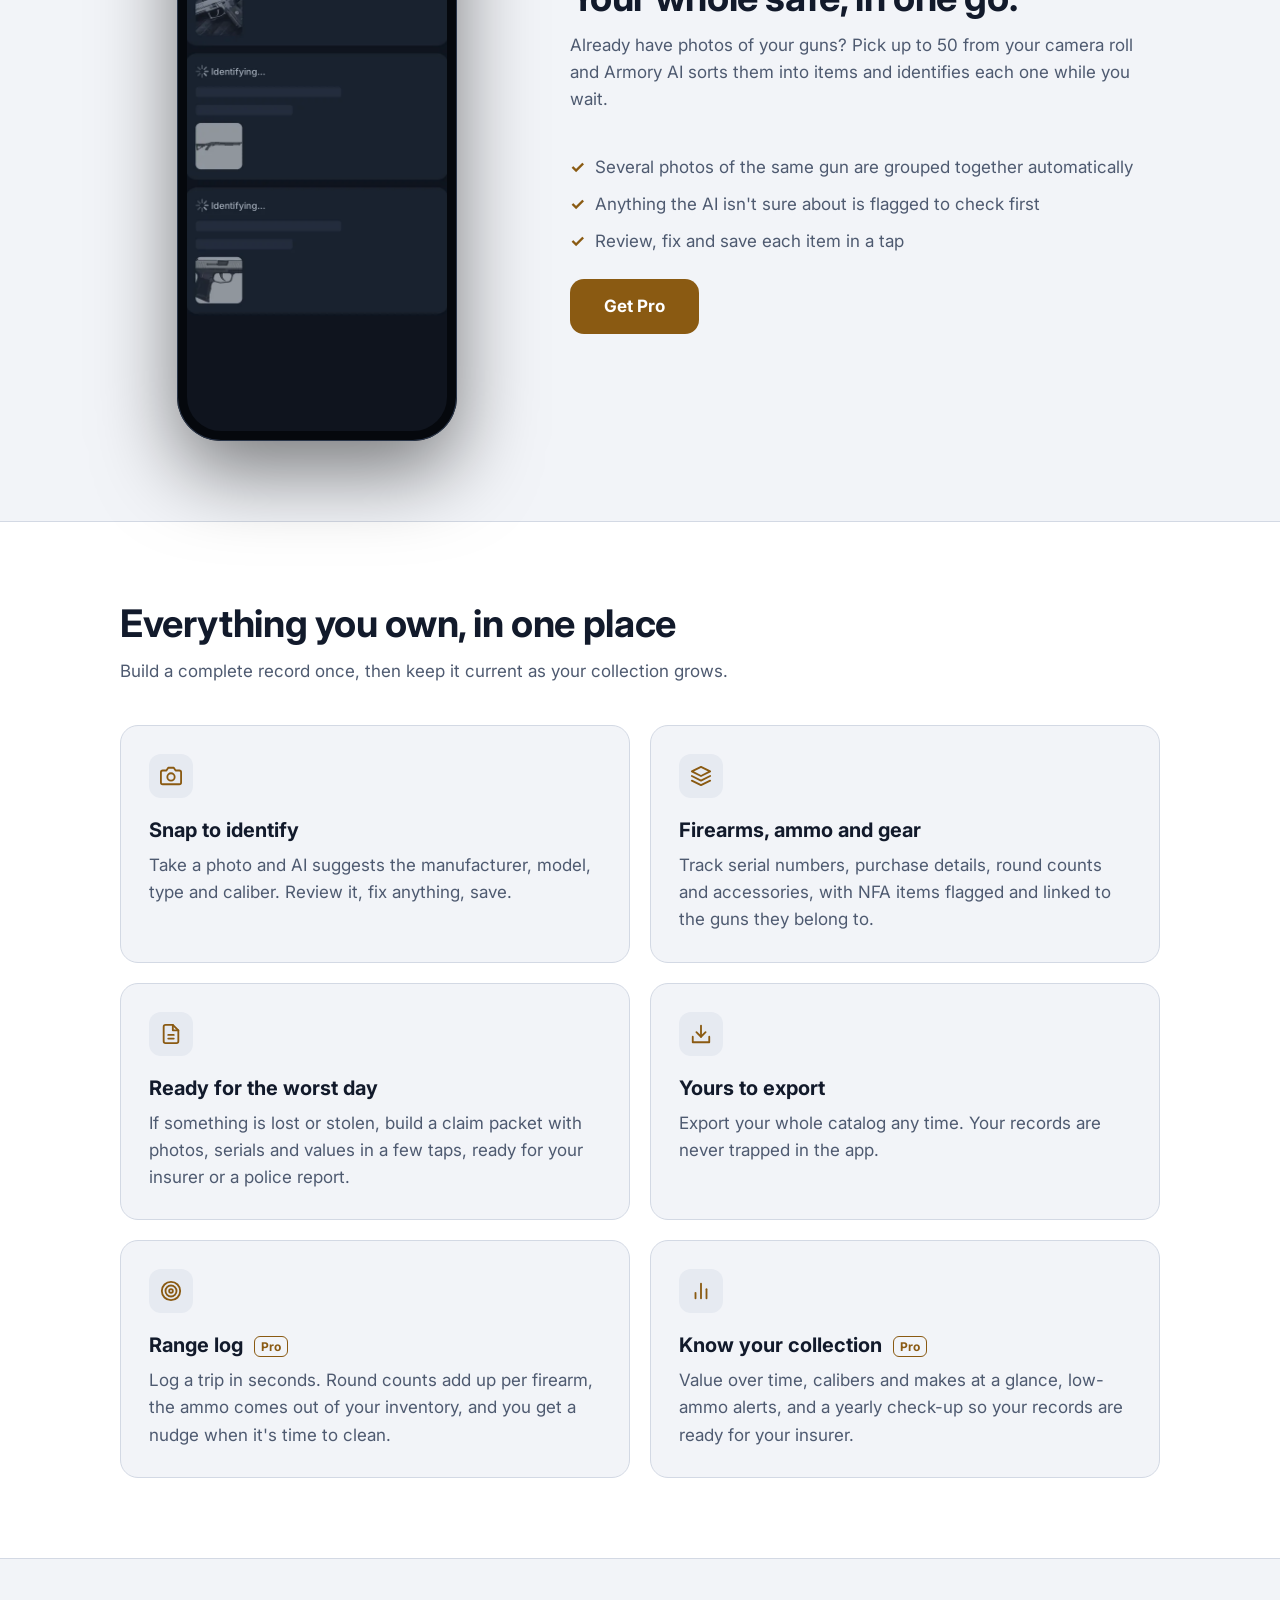
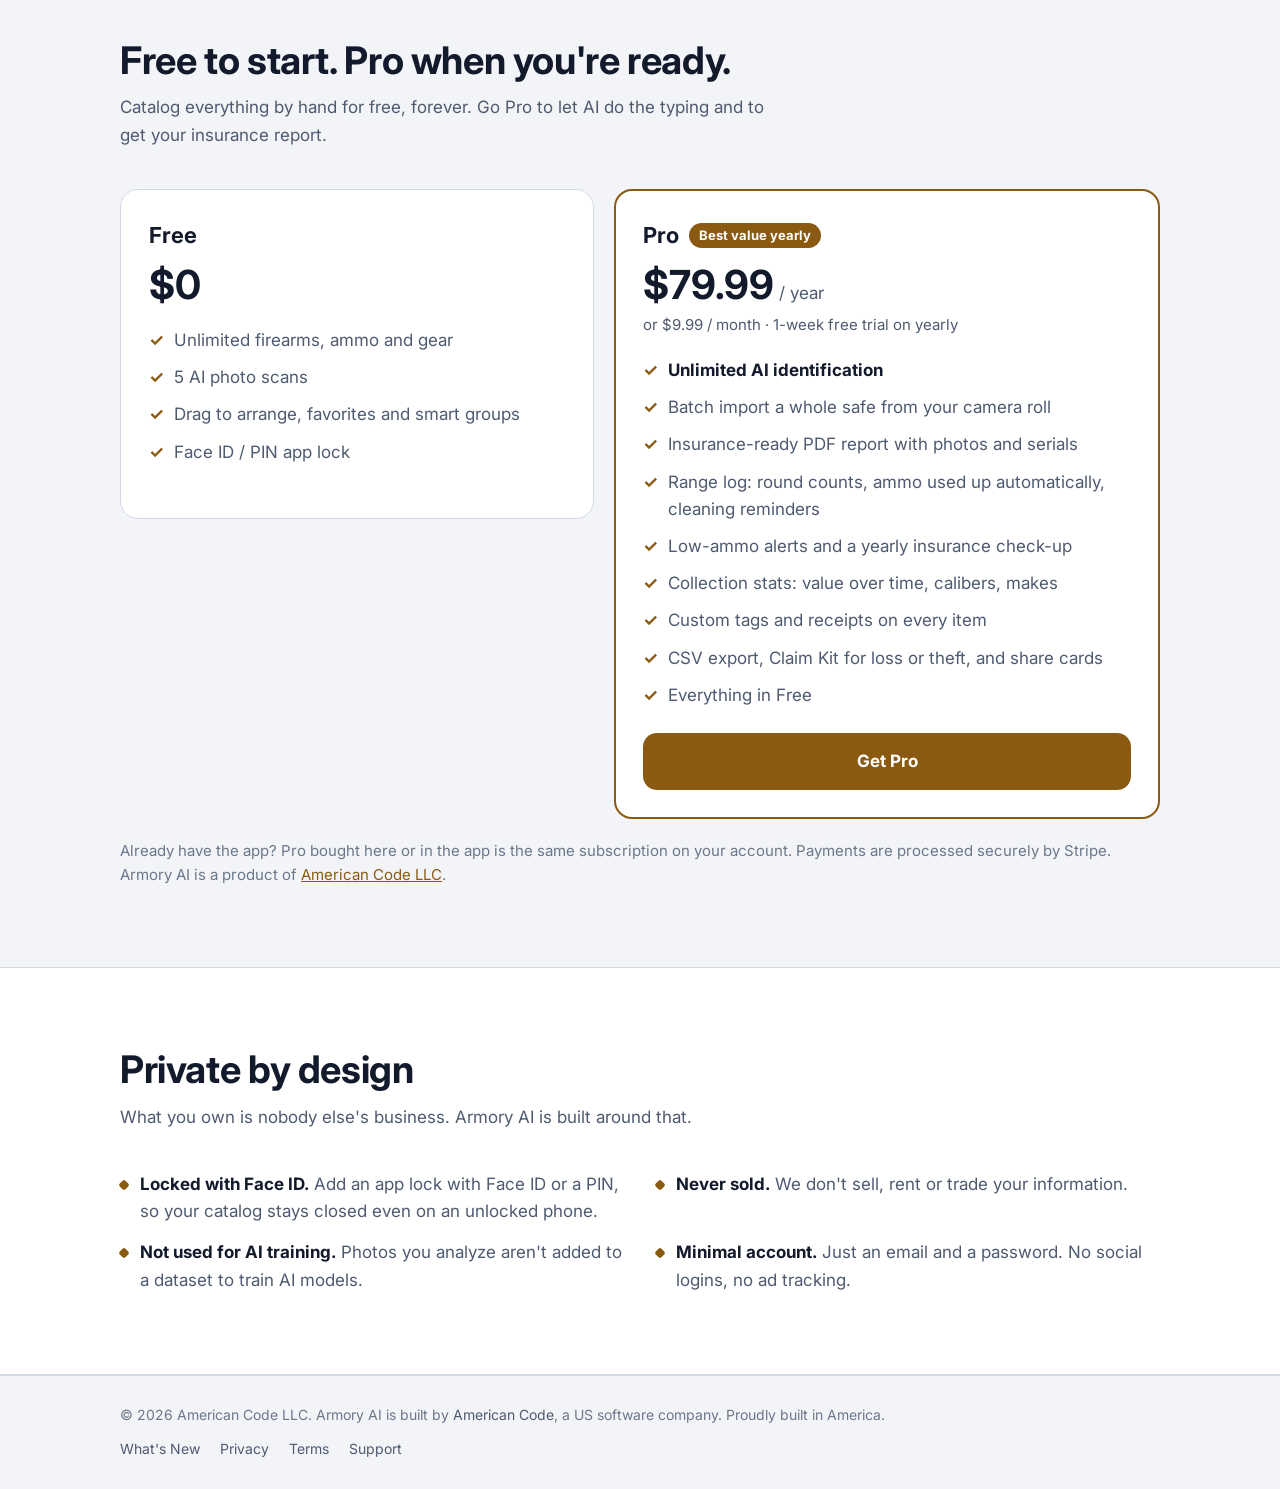
==== commit d5f379d5: "feat(web): move the web app to my.armoryai.app - The web app's address is my.armoryai.app. app.armor" ====
--- a/index.html
+++ b/index.html
@@ -25,7 +25,7 @@
         <a href="#features">Features</a>
         <a class="nav-keep" href="#pricing">Pricing</a>
         <a href="/support/">Support</a>
-        <a class="nav-keep" href="https://app.armoryai.app">Log in</a>
+        <a class="nav-keep" href="https://my.armoryai.app">Log in</a>
         <a class="nav-cta" href="/pro/">Get Pro</a>
       </nav>
     </div>
@@ -63,9 +63,9 @@
       <div class="wrap everywhere">
         <p class="eyebrow-dark">iPhone, iPad and the web</p>
         <h2>Your collection on every screen.</h2>
-        <p class="sub">Add a gun at the range on your phone, check values on your iPad, and sort out the whole safe on your computer at <a href="https://app.armoryai.app">app.armoryai.app</a>. One account, always in sync.</p>
+        <p class="sub">Add a gun at the range on your phone, check values on your iPad, and sort out the whole safe on your computer at <a href="https://my.armoryai.app">my.armoryai.app</a>. One account, always in sync.</p>
         <img class="devices" src="/assets/devices.webp" width="2400" height="1548" loading="lazy" alt="Armory AI on a laptop showing the catalog as a sortable table, on an iPad showing collection stats, and on an iPhone showing a Glock 45 Gen 5 MOS">
-        <a class="button button-inline" href="https://app.armoryai.app">Open the web app</a>
+        <a class="button button-inline" href="https://my.armoryai.app">Open the web app</a>
       </div>
     </section>
 
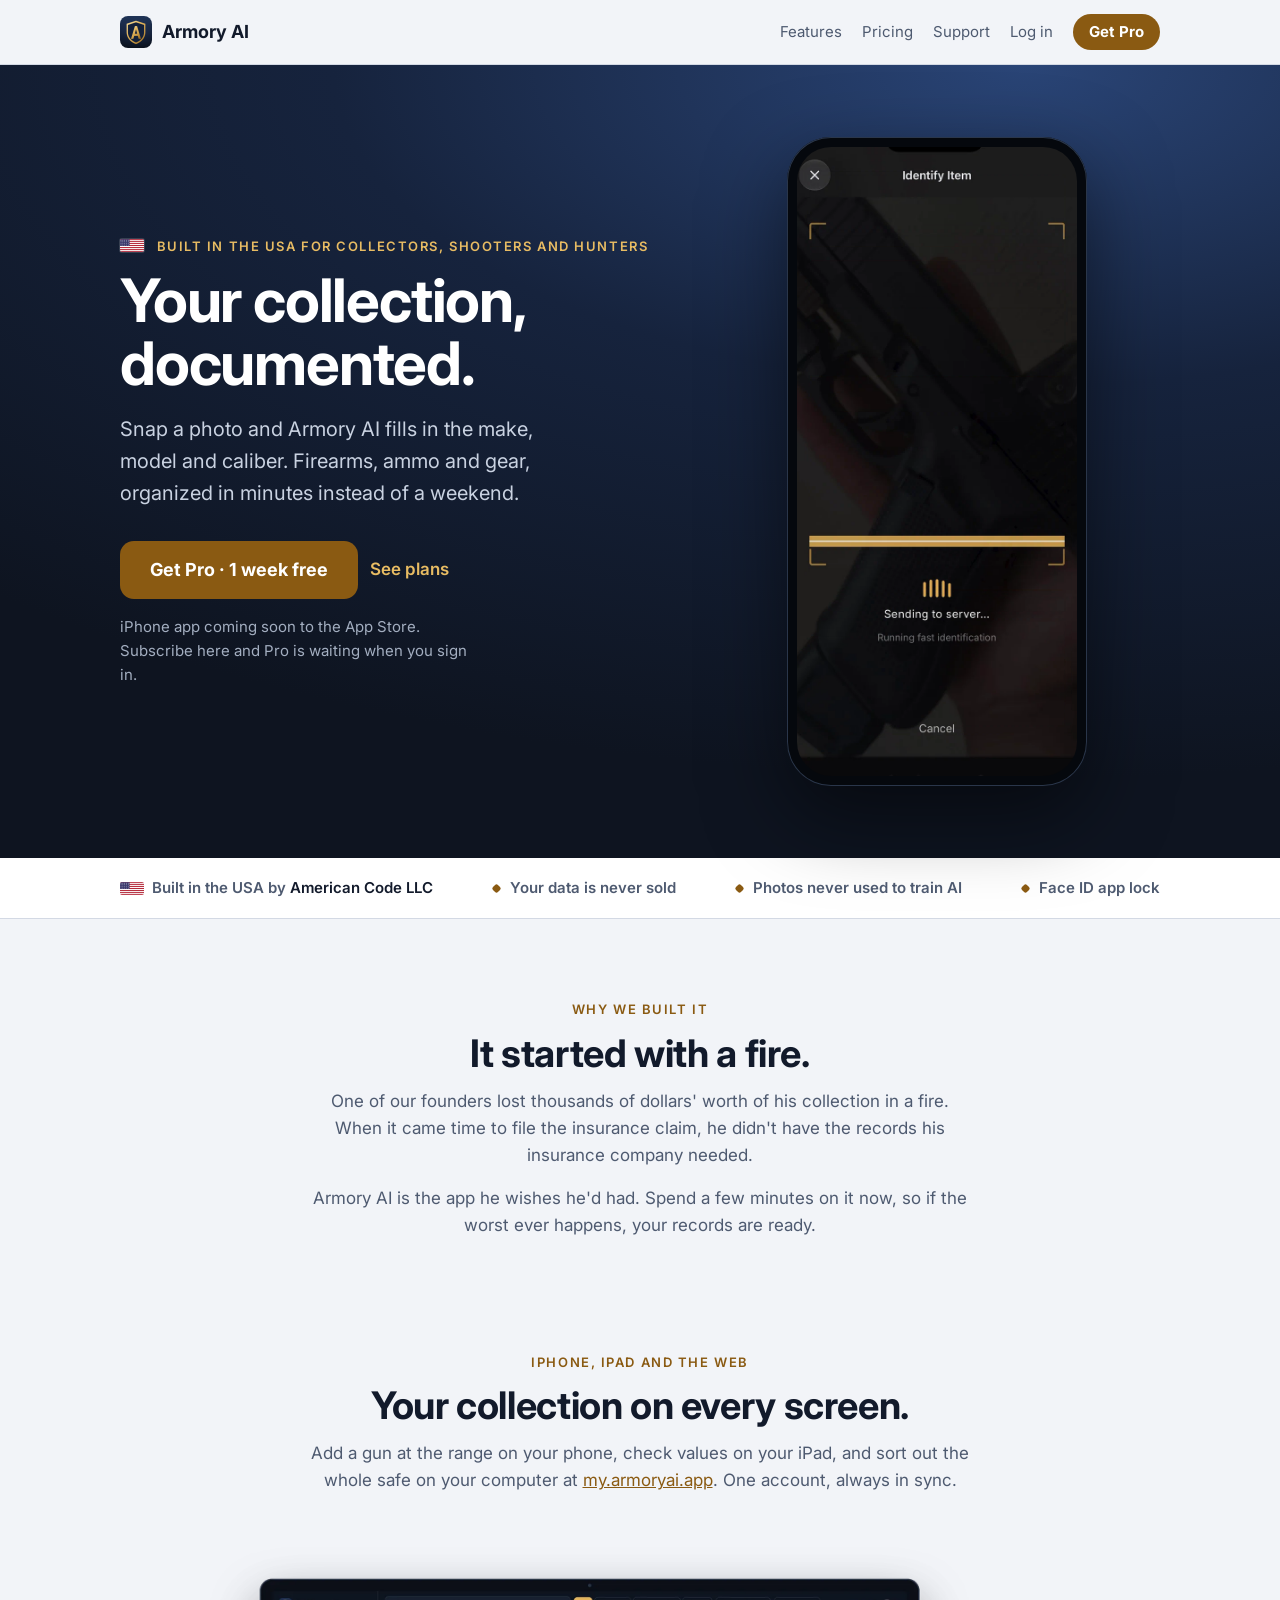
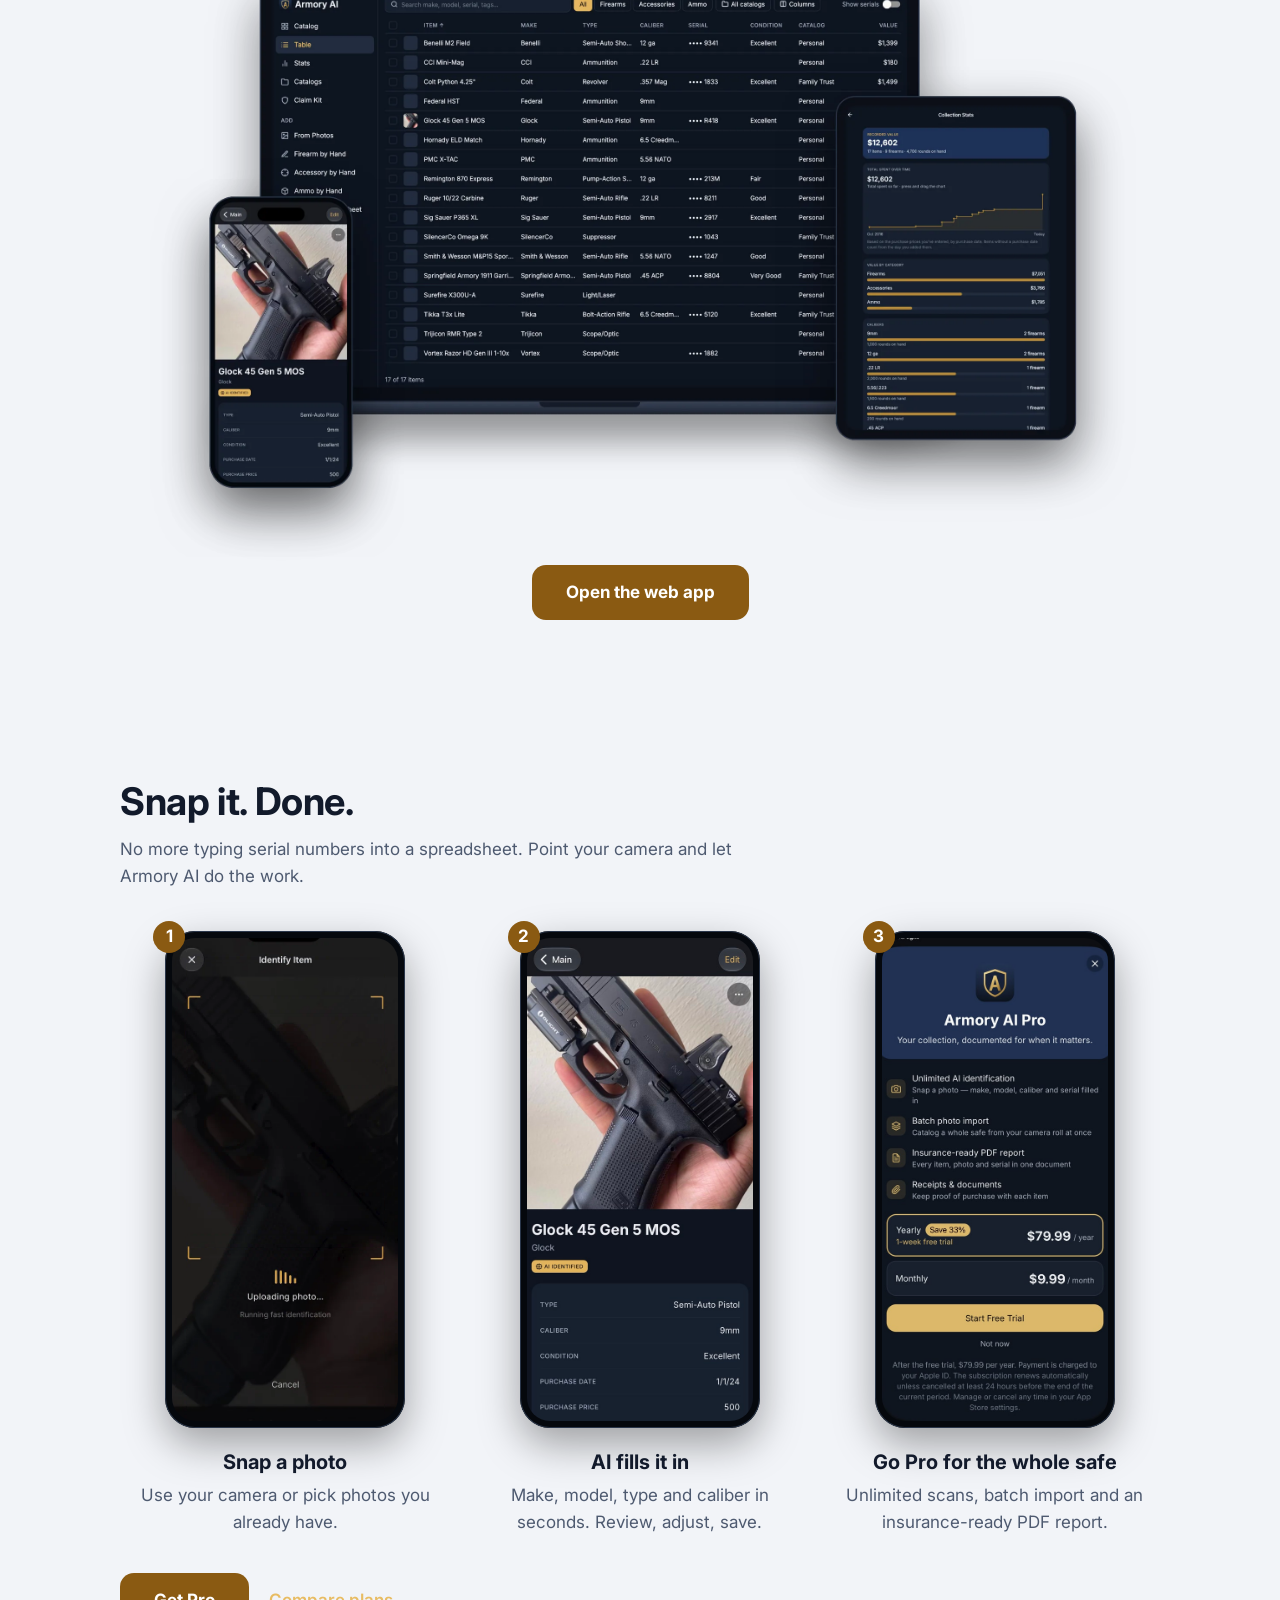
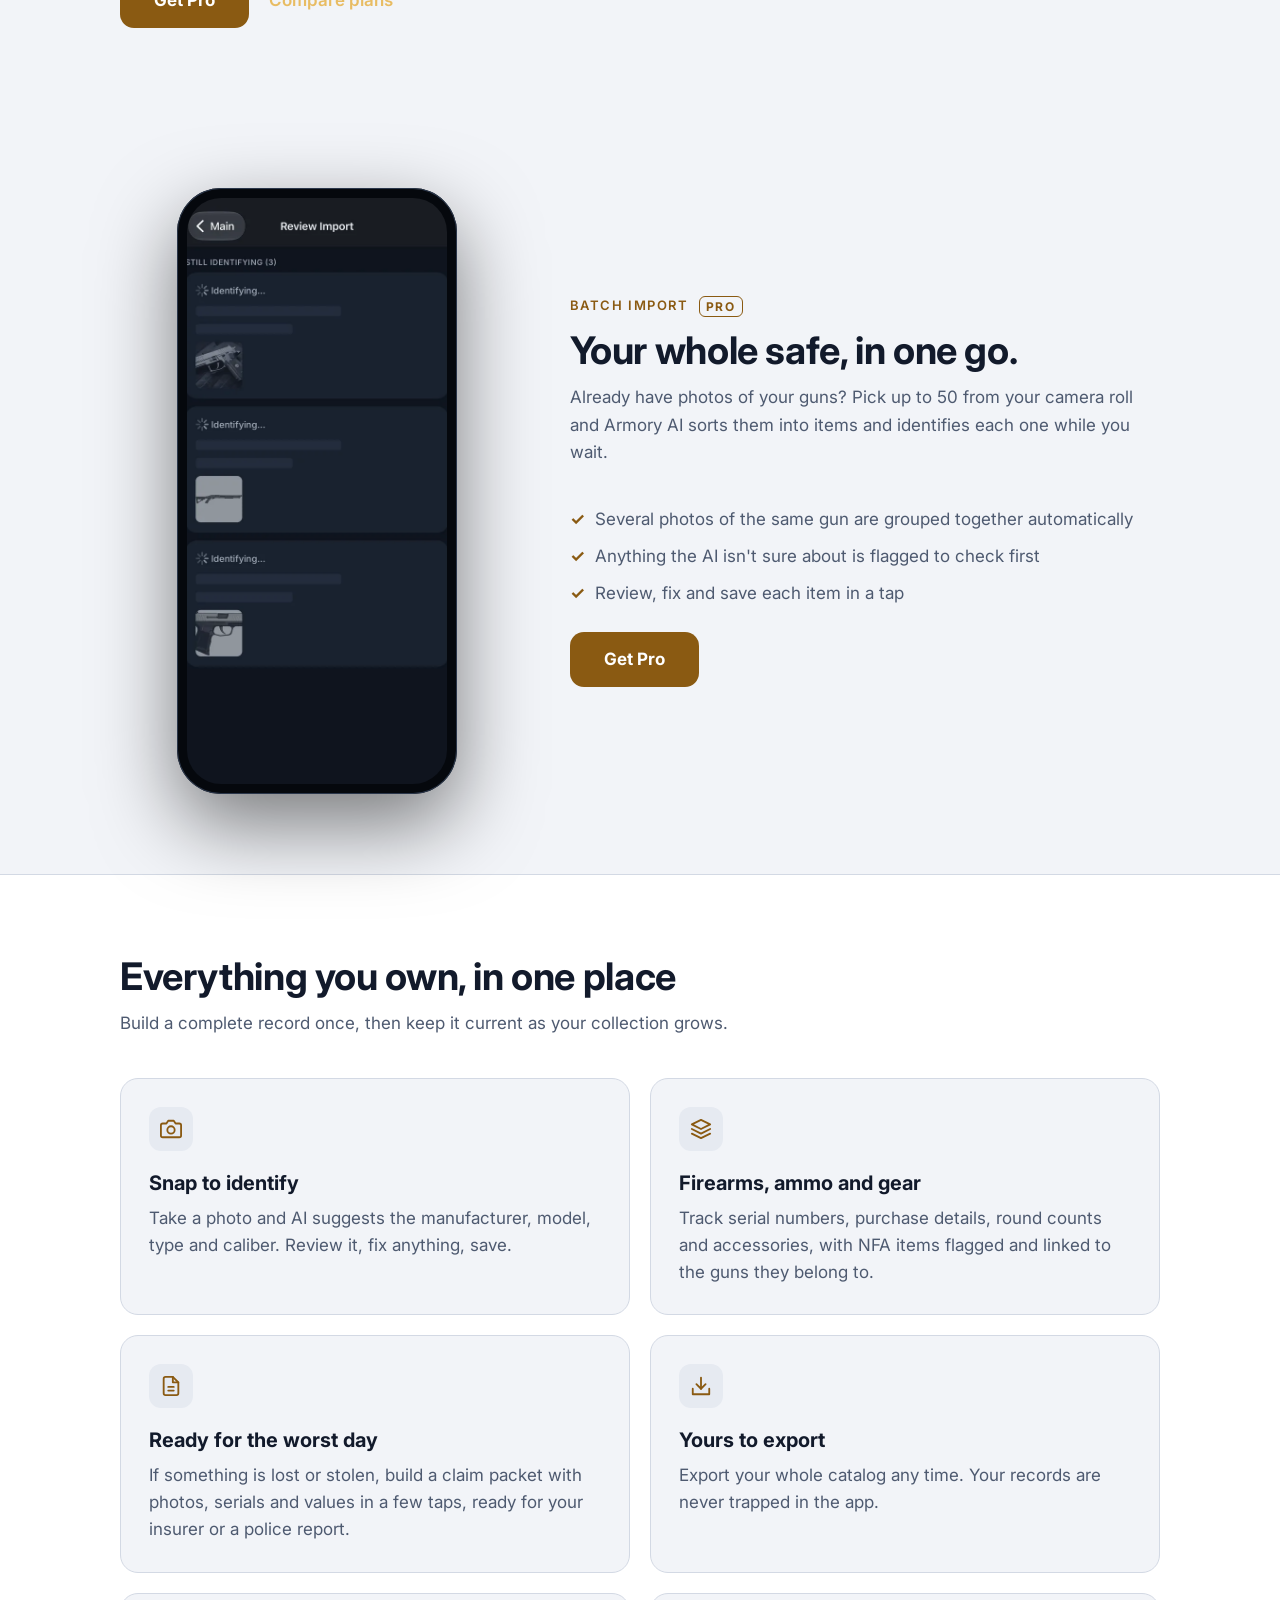
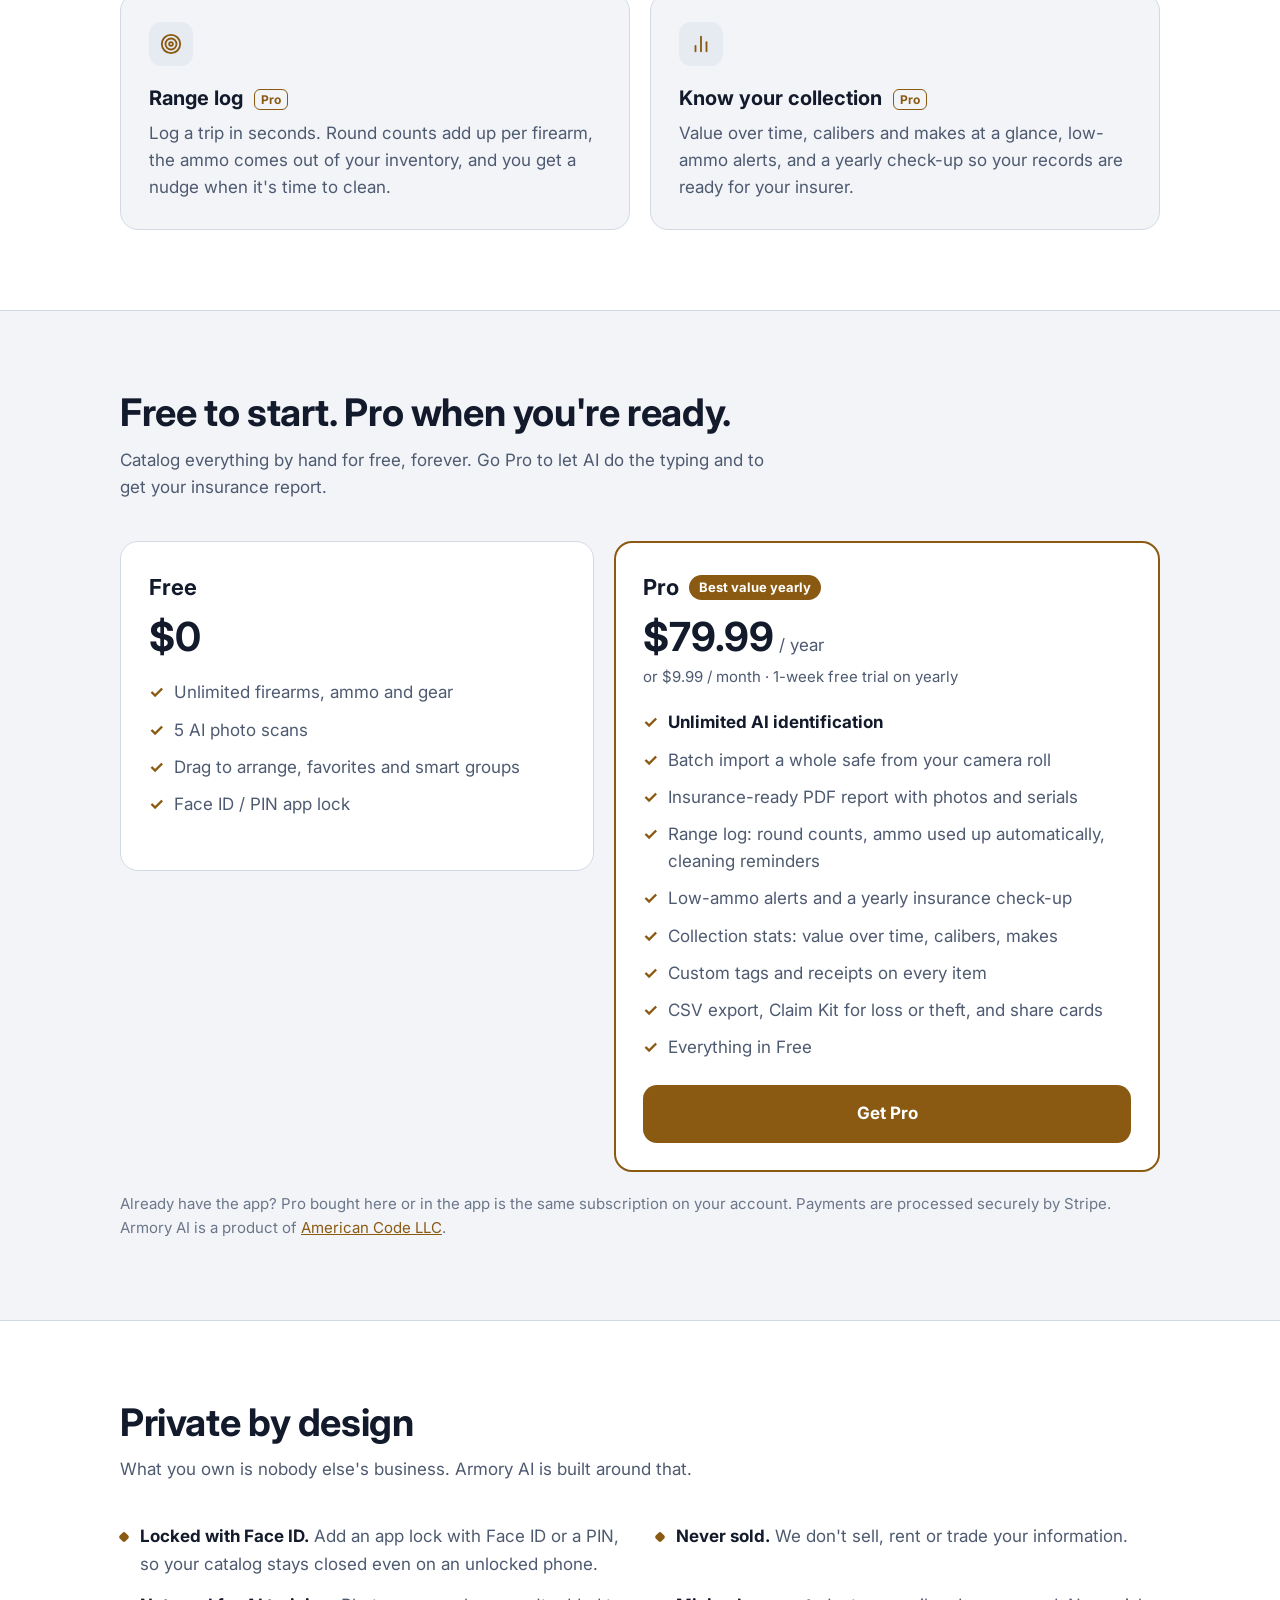
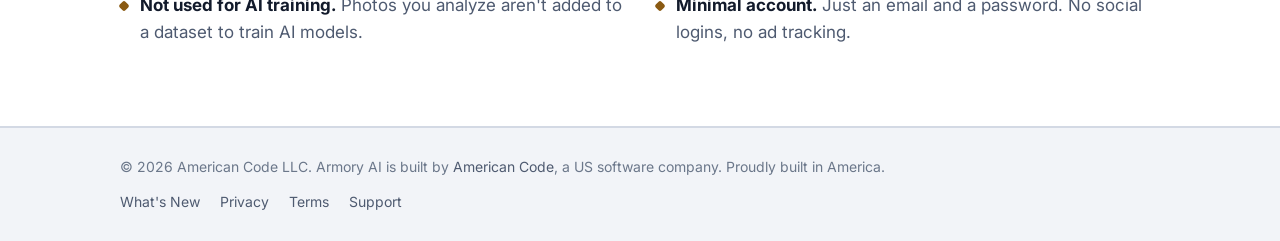
==== commit fa4b2c78: "docs(store, site): why we built it, and the range log in its own section - Store listings and the ho" ====
--- a/index.html
+++ b/index.html
@@ -59,6 +59,15 @@
       </div>
     </section>
 
+    <section class="section story" id="why">
+      <div class="wrap">
+        <p class="eyebrow-dark">Why we built it</p>
+        <h2>It started with a fire.</h2>
+        <p class="sub">One of our founders lost thousands of dollars' worth of his collection in a fire. When it came time to file the insurance claim, he didn't have the records his insurance company needed.</p>
+        <p class="sub">Armory AI is the app he wishes he'd had. Spend a few minutes on it now, so if the worst ever happens, your records are ready.</p>
+      </div>
+    </section>
+
     <section class="section" id="everywhere">
       <div class="wrap everywhere">
         <p class="eyebrow-dark">iPhone, iPad and the web</p>
--- a/styles.css
+++ b/styles.css
@@ -315,6 +315,10 @@
 }
 
 /* Every screen: phone, iPad and desktop in one picture. */
+/* Why we built it: a short story, centered, with less space below. */
+.story { text-align: center; padding-bottom: 32px; }
+.story .sub { margin: 0 auto 16px; }
+.story .sub:last-child { margin-bottom: 0; }
 .everywhere { text-align: center; }
 .everywhere .sub { margin-left: auto; margin-right: auto; }
 .everywhere .sub a { color: var(--brass); }
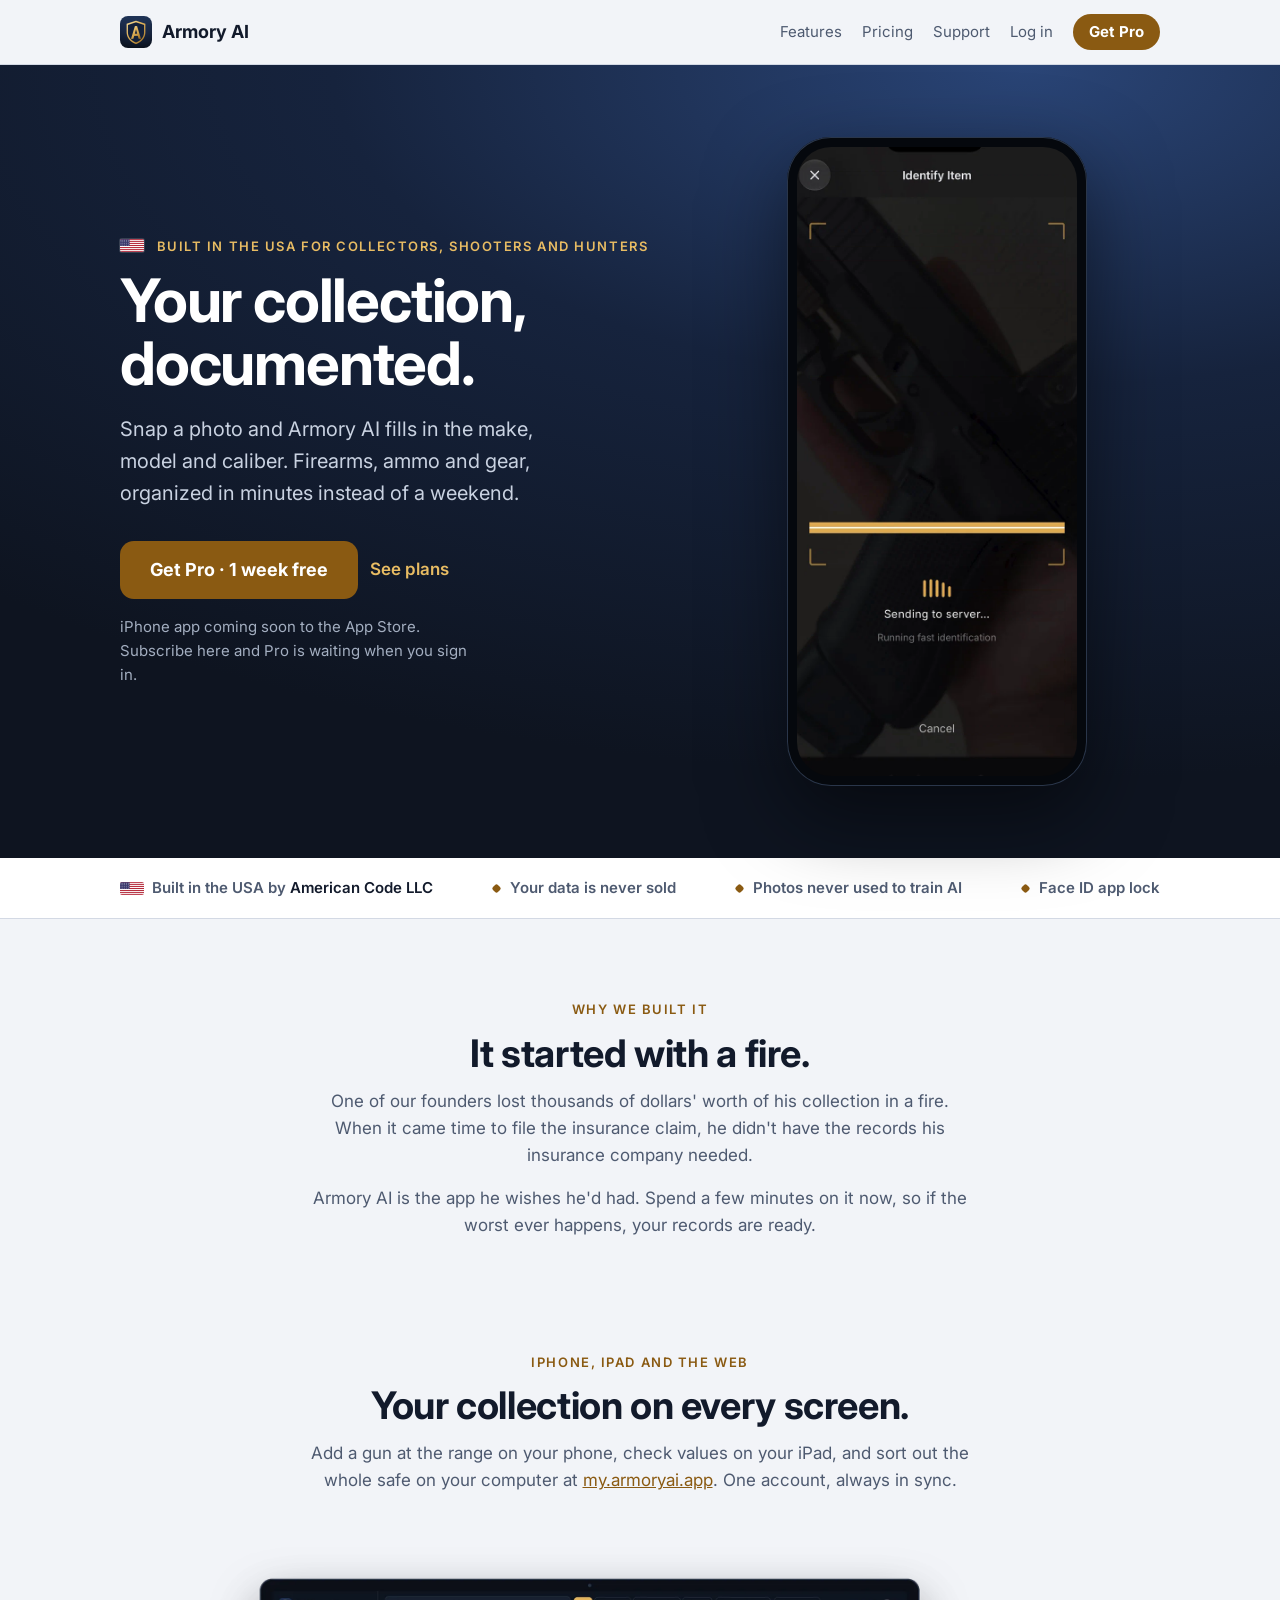
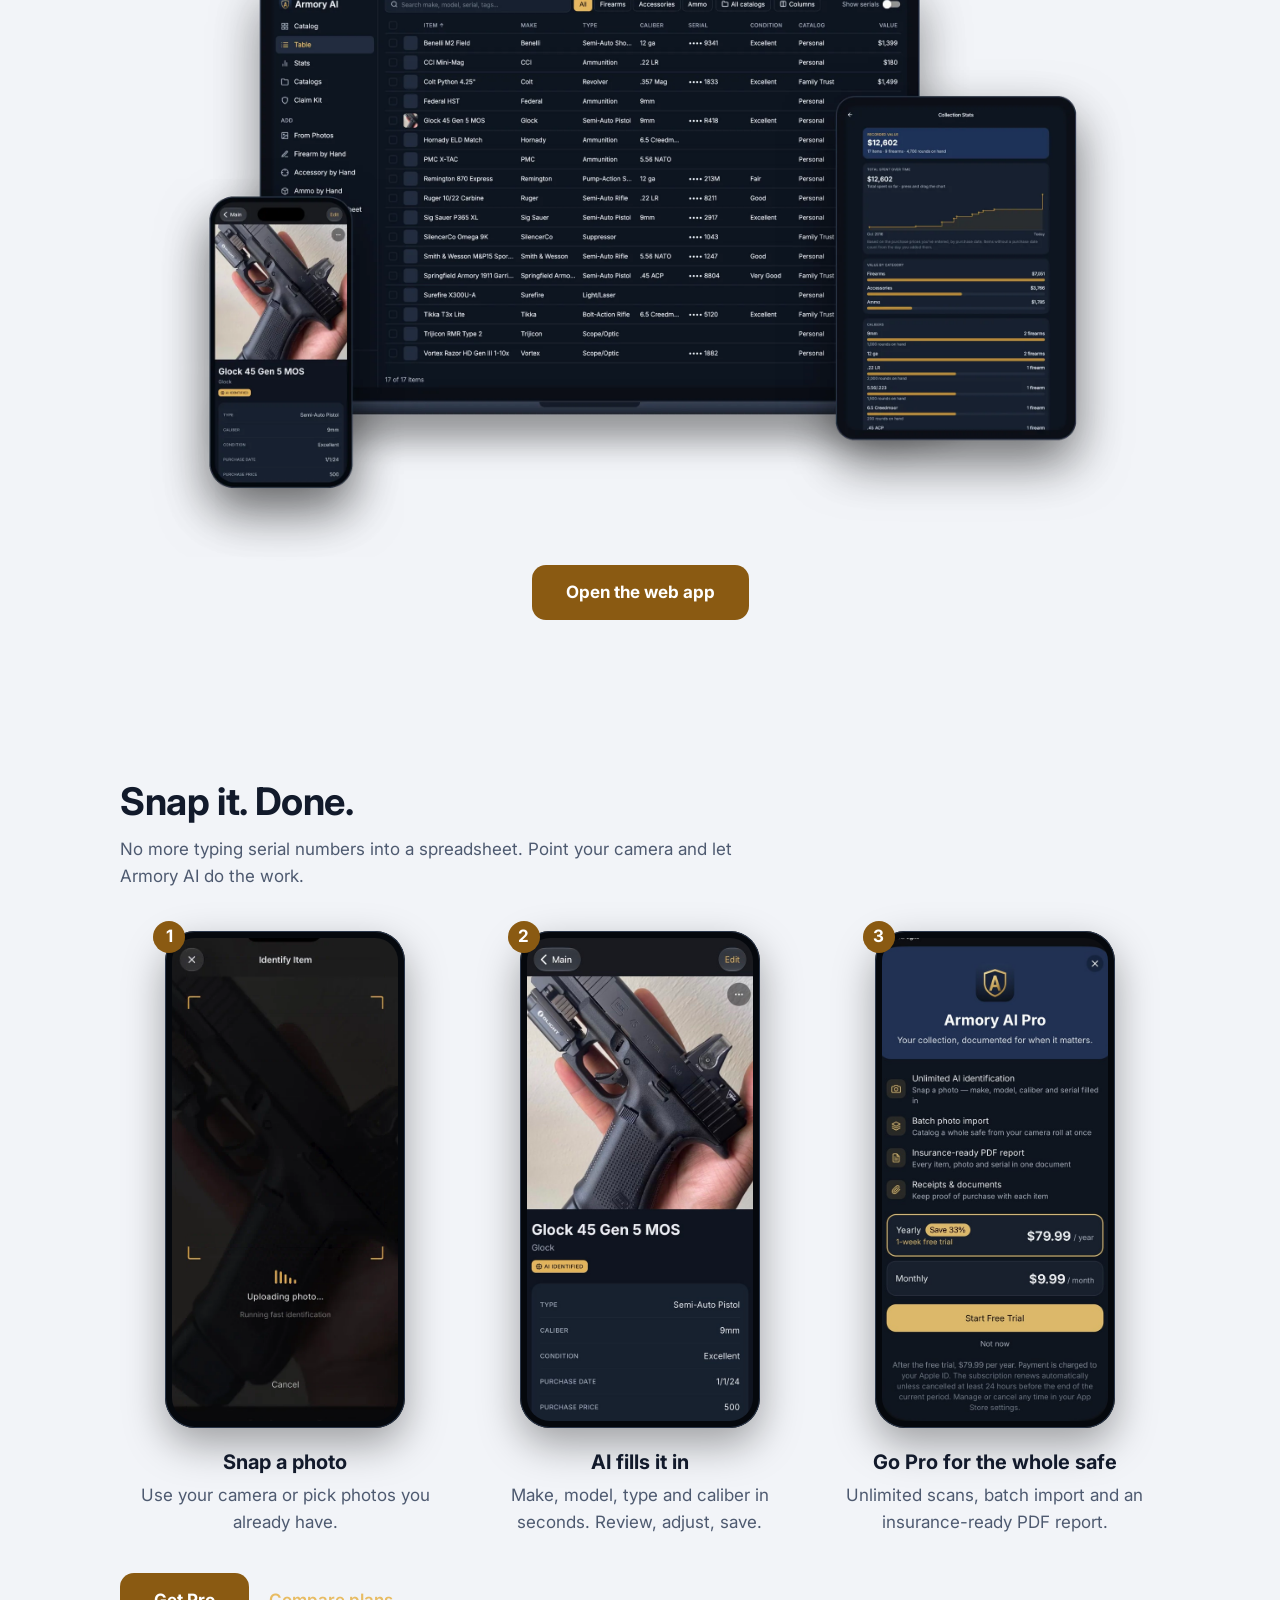
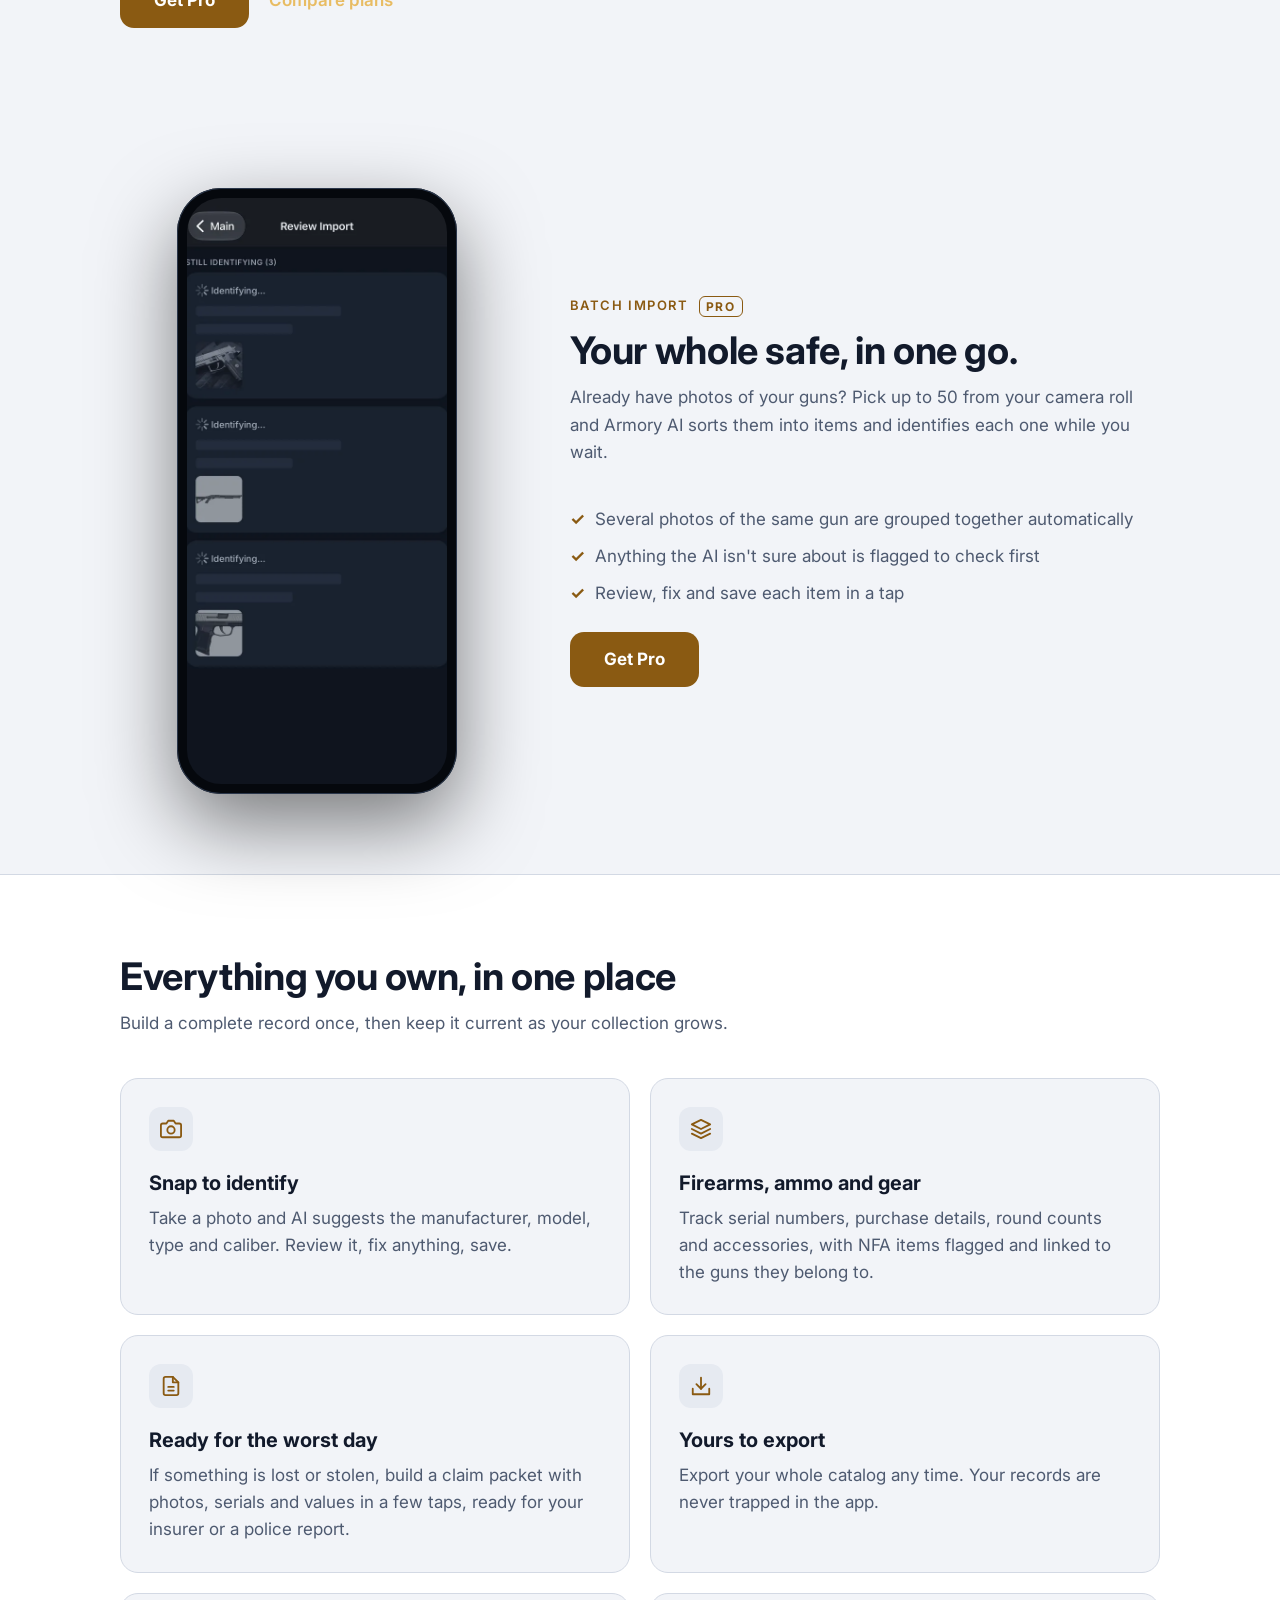
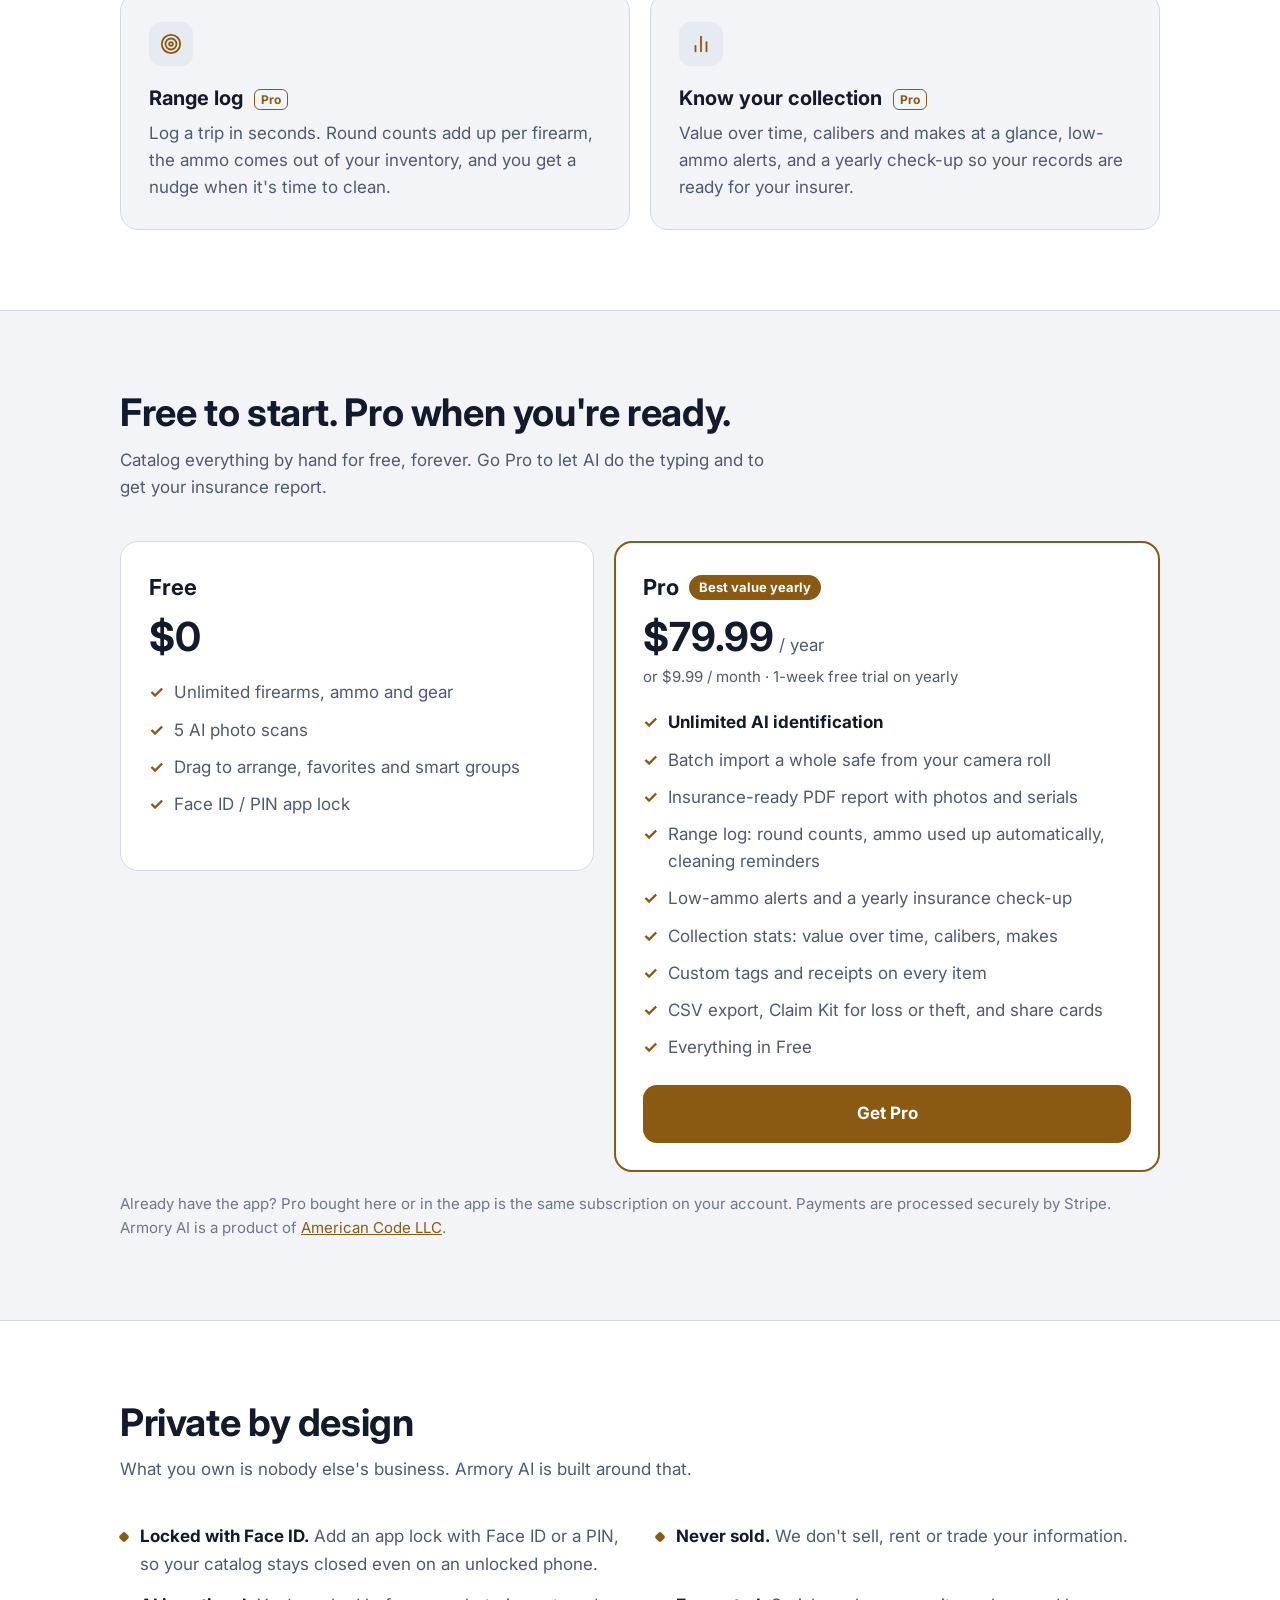
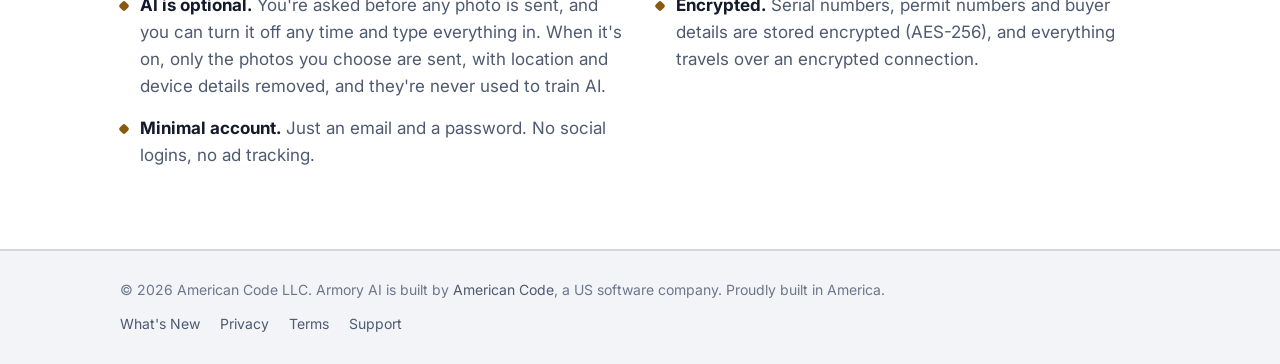
==== commit 35d2f27d: "feat: ask for a store rating after milestones; clearer privacy and AI wording - After a milestone ce" ====
--- a/index.html
+++ b/index.html
@@ -207,7 +207,8 @@
         <ul class="checks">
           <li><span><strong>Locked with Face ID.</strong> Add an app lock with Face ID or a PIN, so your catalog stays closed even on an unlocked phone.</span></li>
           <li><span><strong>Never sold.</strong> We don't sell, rent or trade your information.</span></li>
-          <li><span><strong>Not used for AI training.</strong> Photos you analyze aren't added to a dataset to train AI models.</span></li>
+          <li><span><strong>AI is optional.</strong> You're asked before any photo is sent, and you can turn it off any time and type everything in. When it's on, only the photos you choose are sent, with location and device details removed, and they're never used to train AI.</span></li>
+          <li><span><strong>Encrypted.</strong> Serial numbers, permit numbers and buyer details are stored encrypted (AES-256), and everything travels over an encrypted connection.</span></li>
           <li><span><strong>Minimal account.</strong> Just an email and a password. No social logins, no ad tracking.</span></li>
         </ul>
       </div>
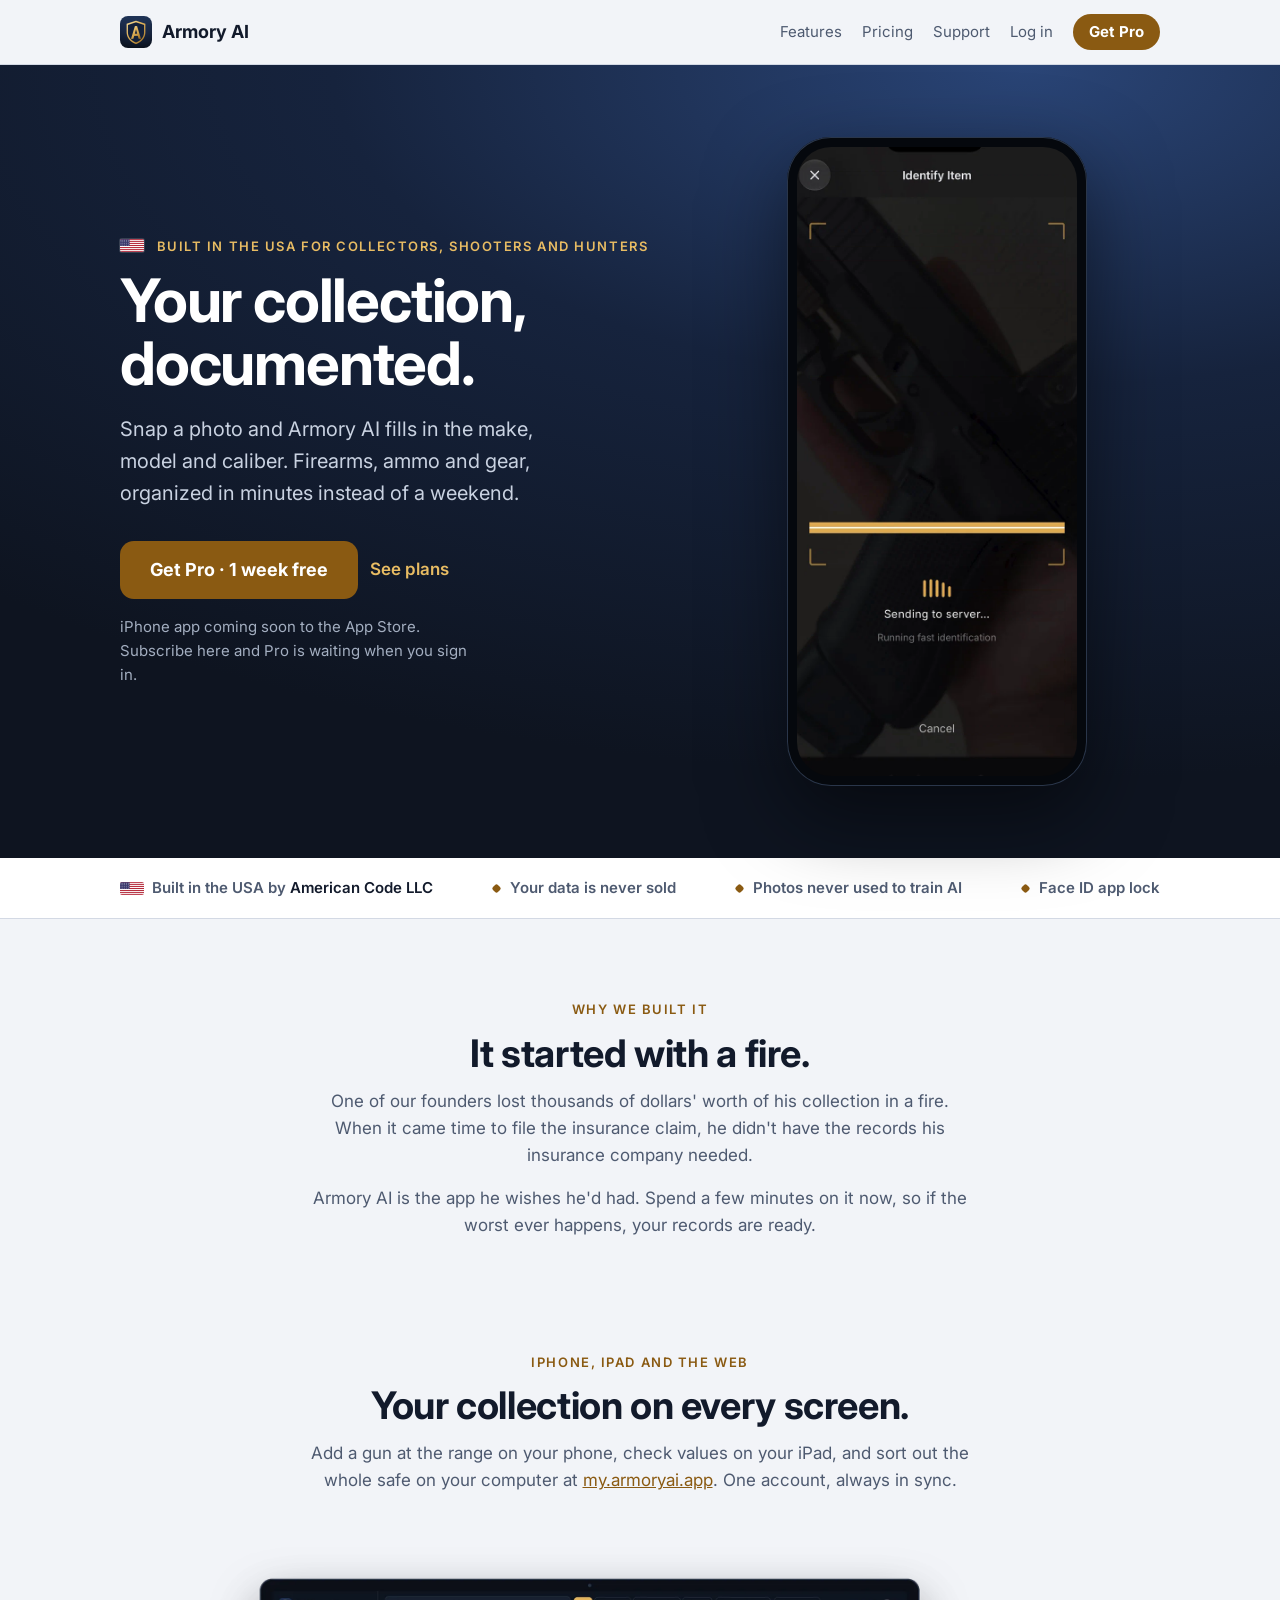
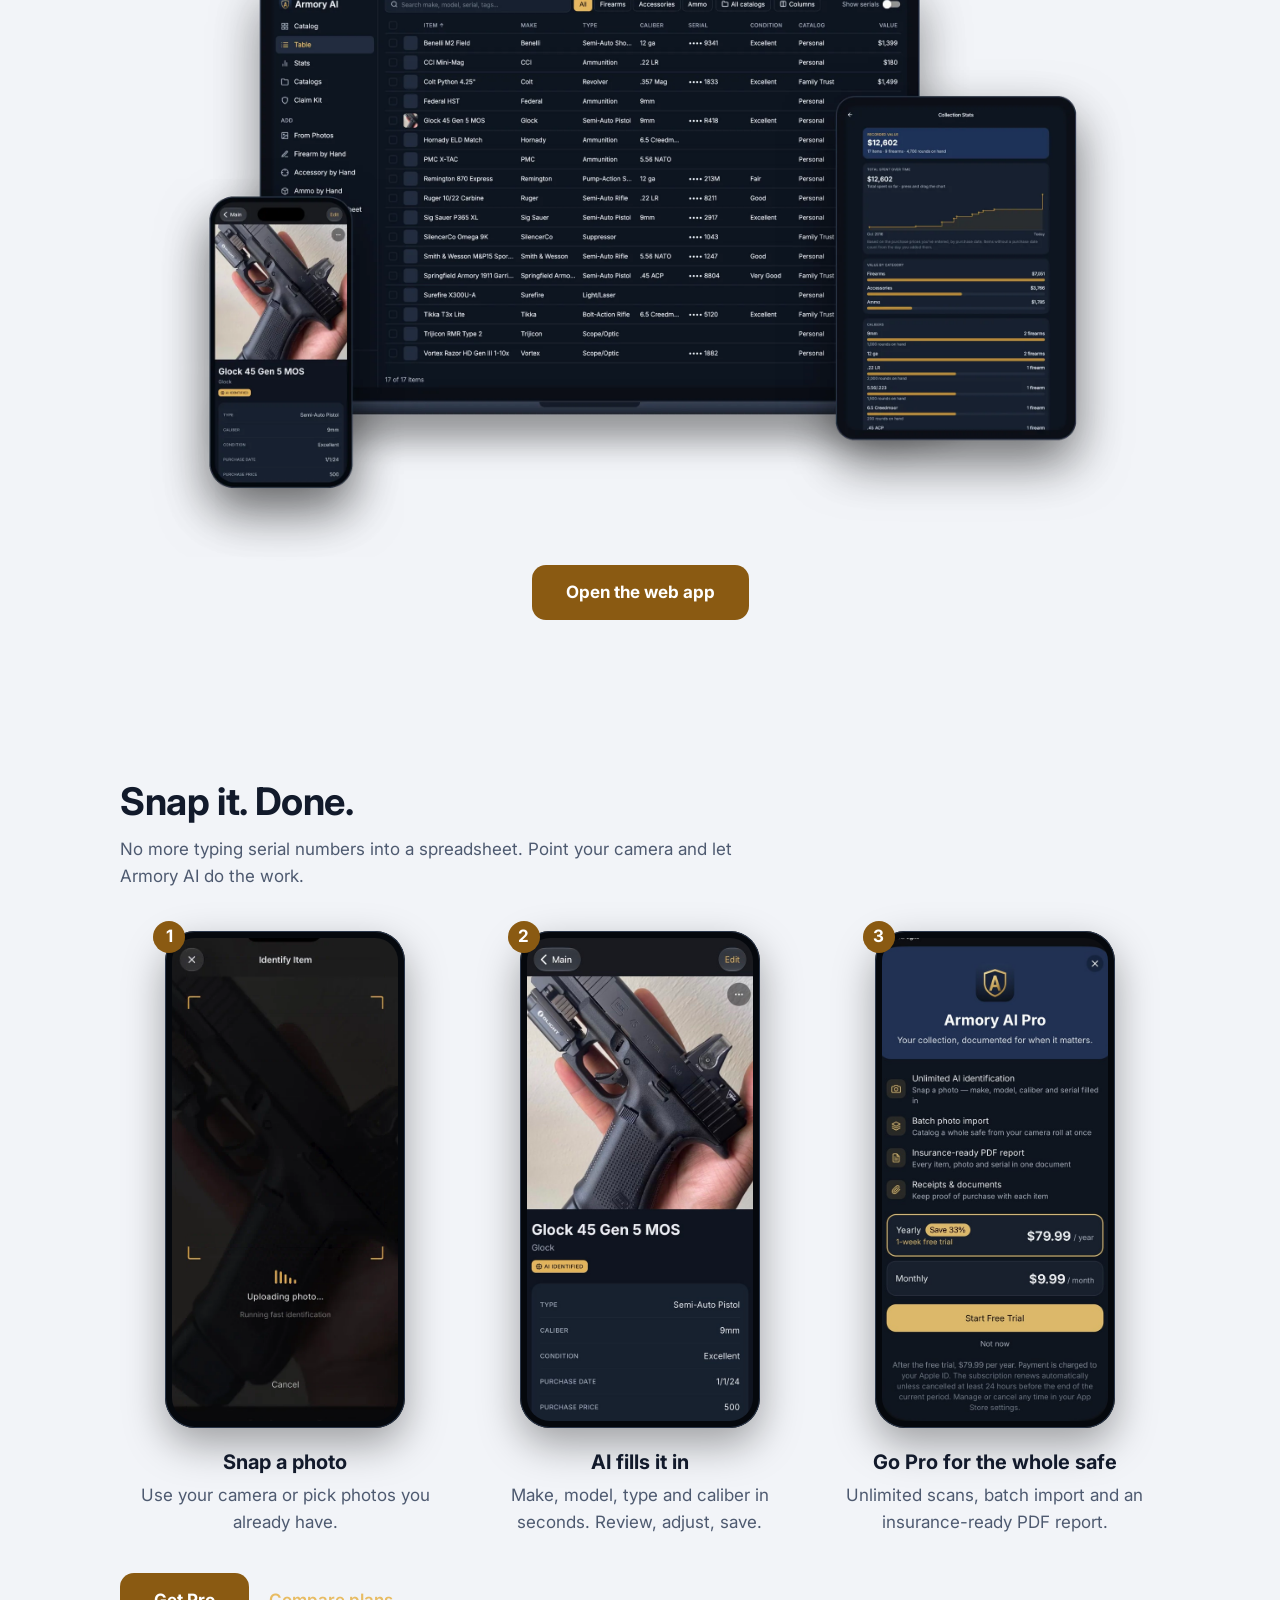
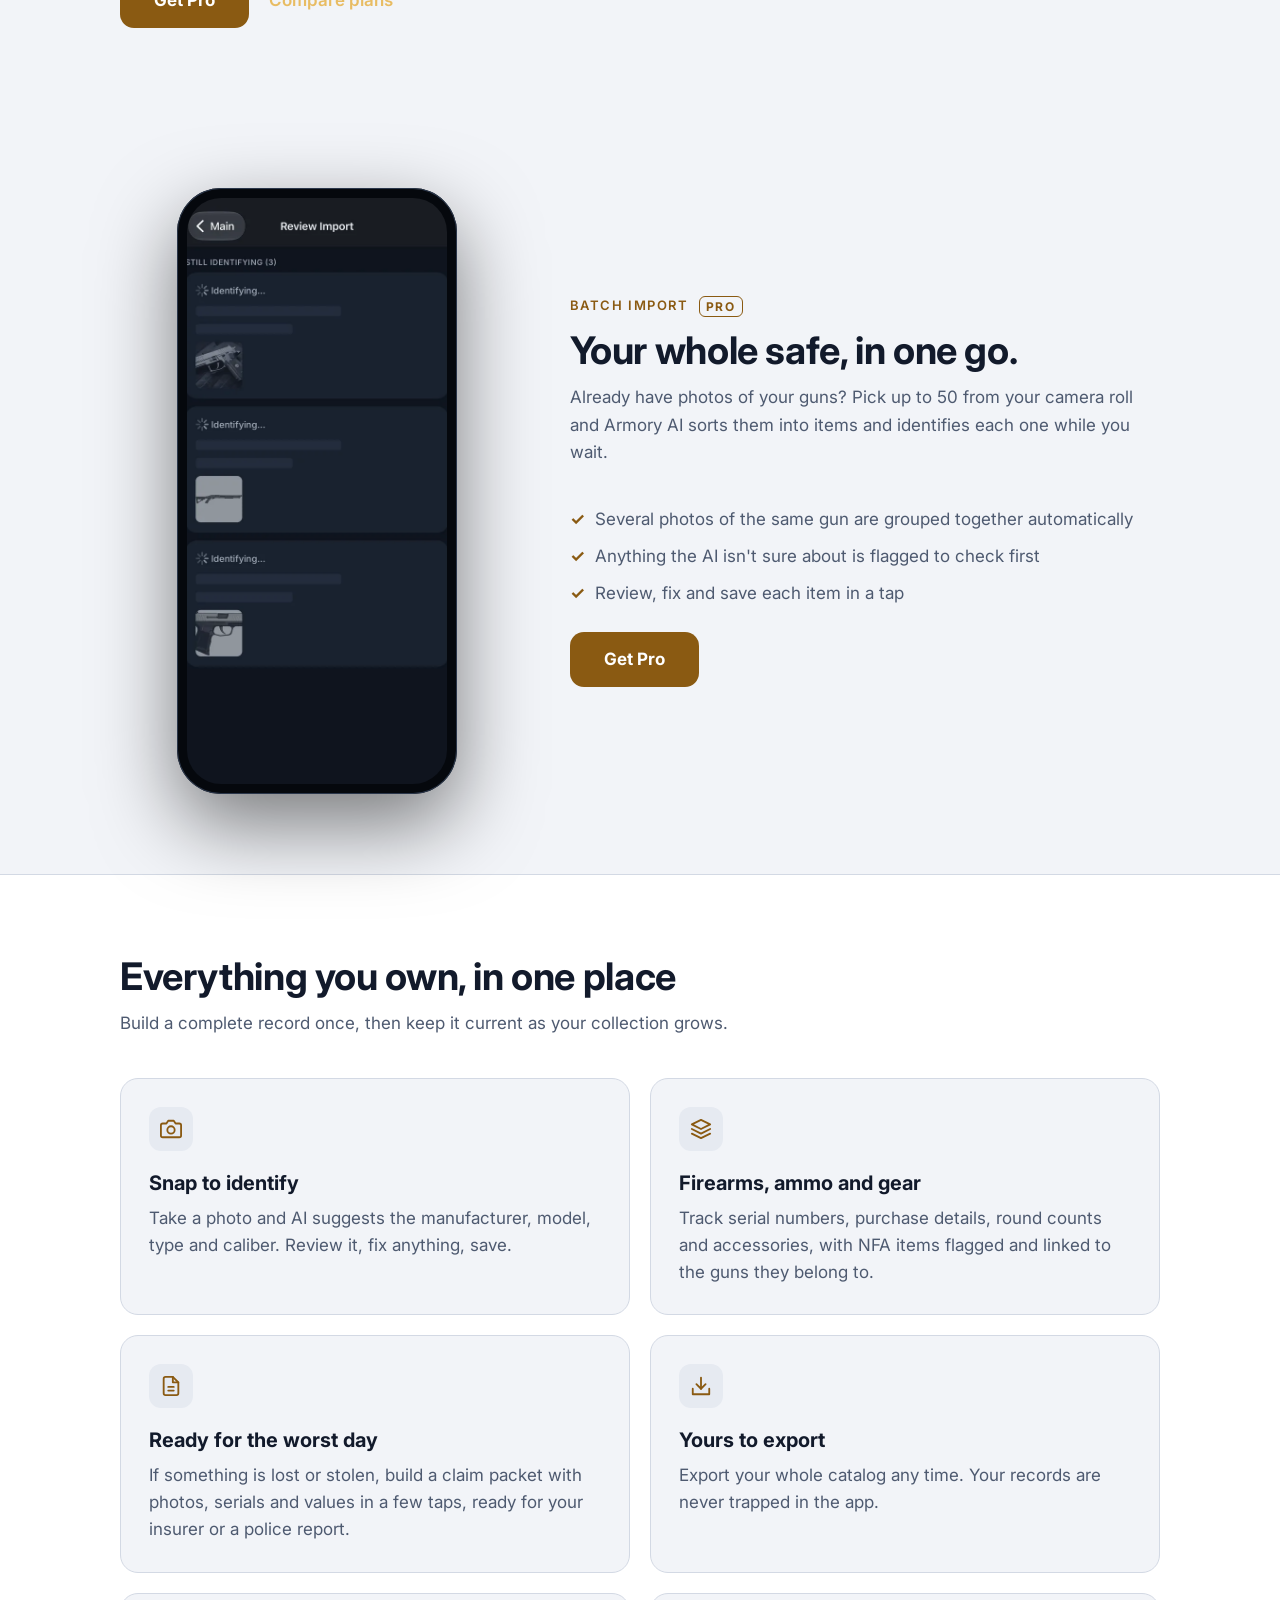
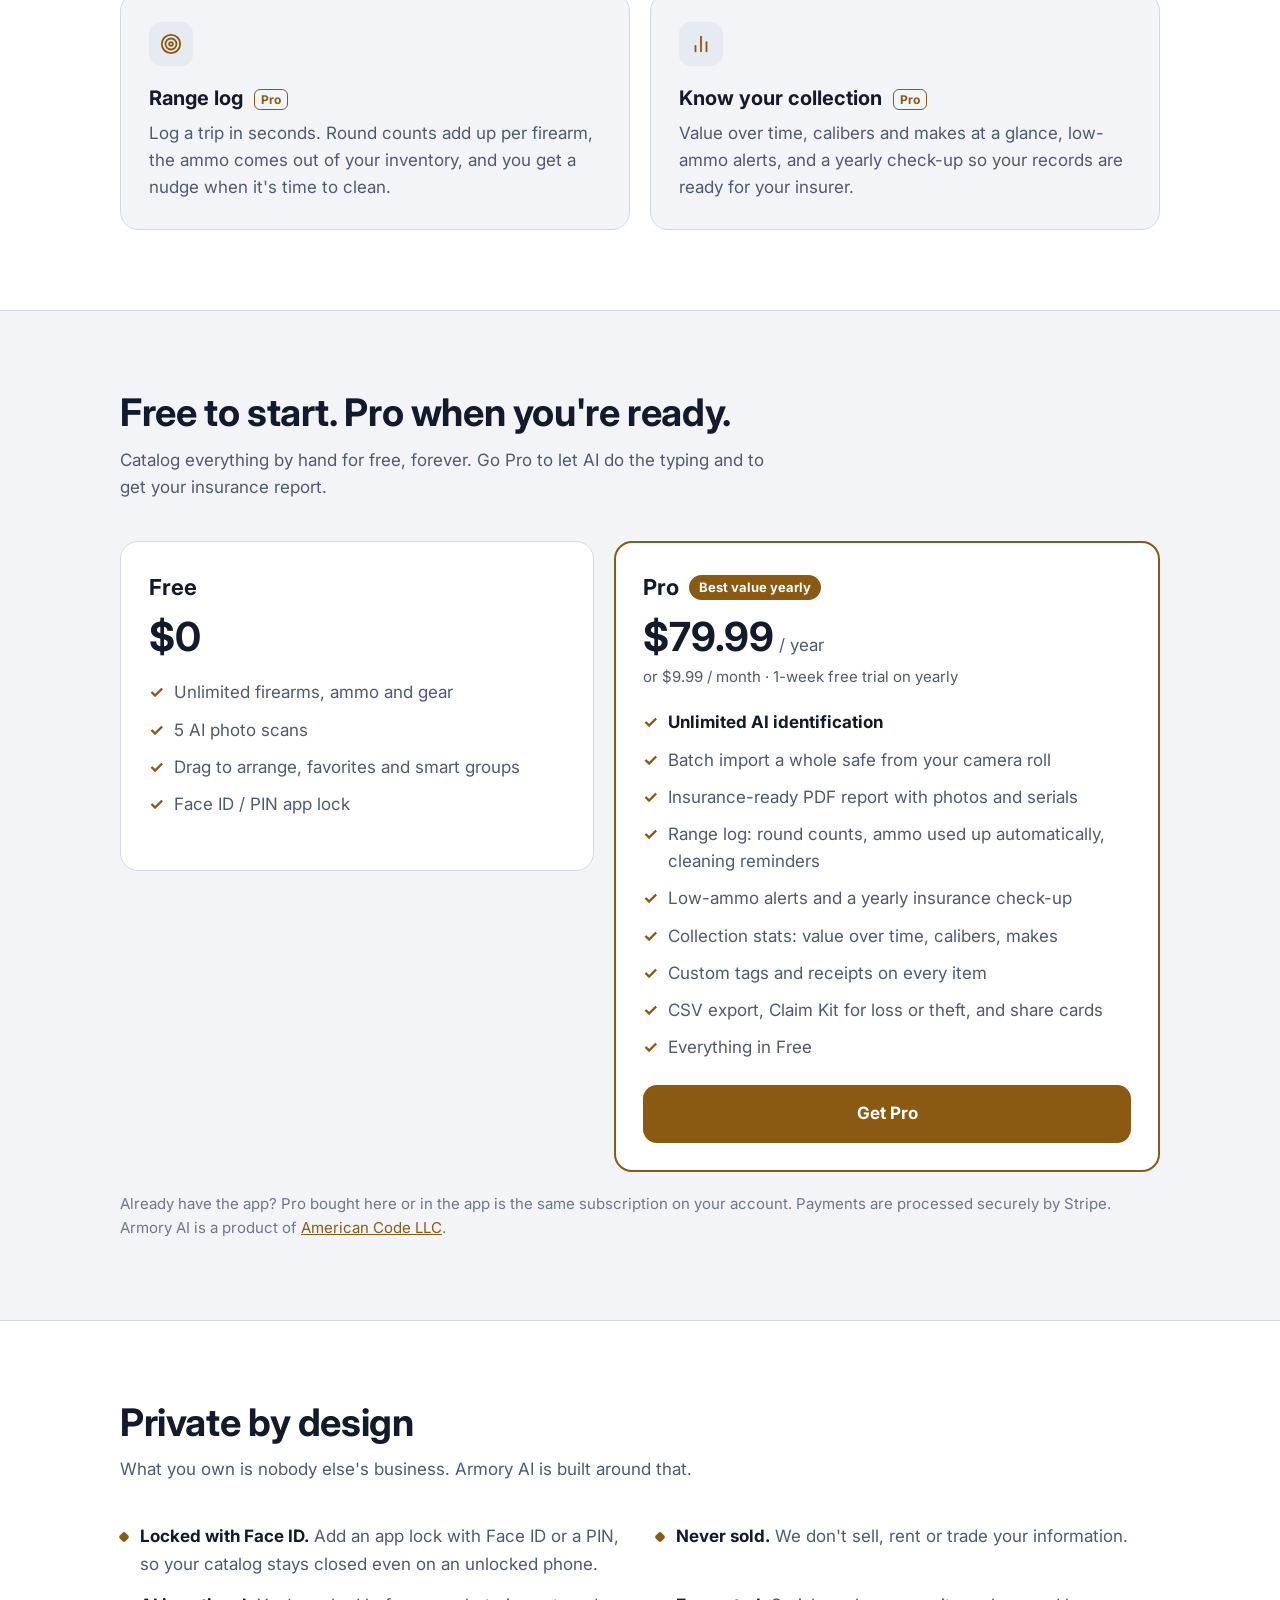
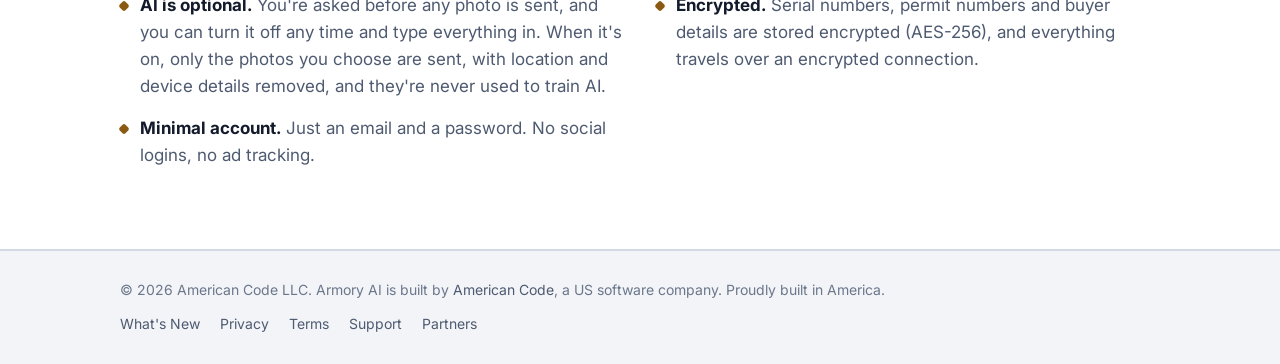
==== commit 1cf42a70: "feat(site): link the partner application from the marketing site Every page's footer gets Partners (" ====
--- a/index.html
+++ b/index.html
@@ -223,6 +223,7 @@
         <a href="/privacy/">Privacy</a>
         <a href="/terms/">Terms</a>
         <a href="/support/">Support</a>
+        <a href="https://my.armoryai.app/partners">Partners</a>
       </nav>
     </div>
   </footer>
